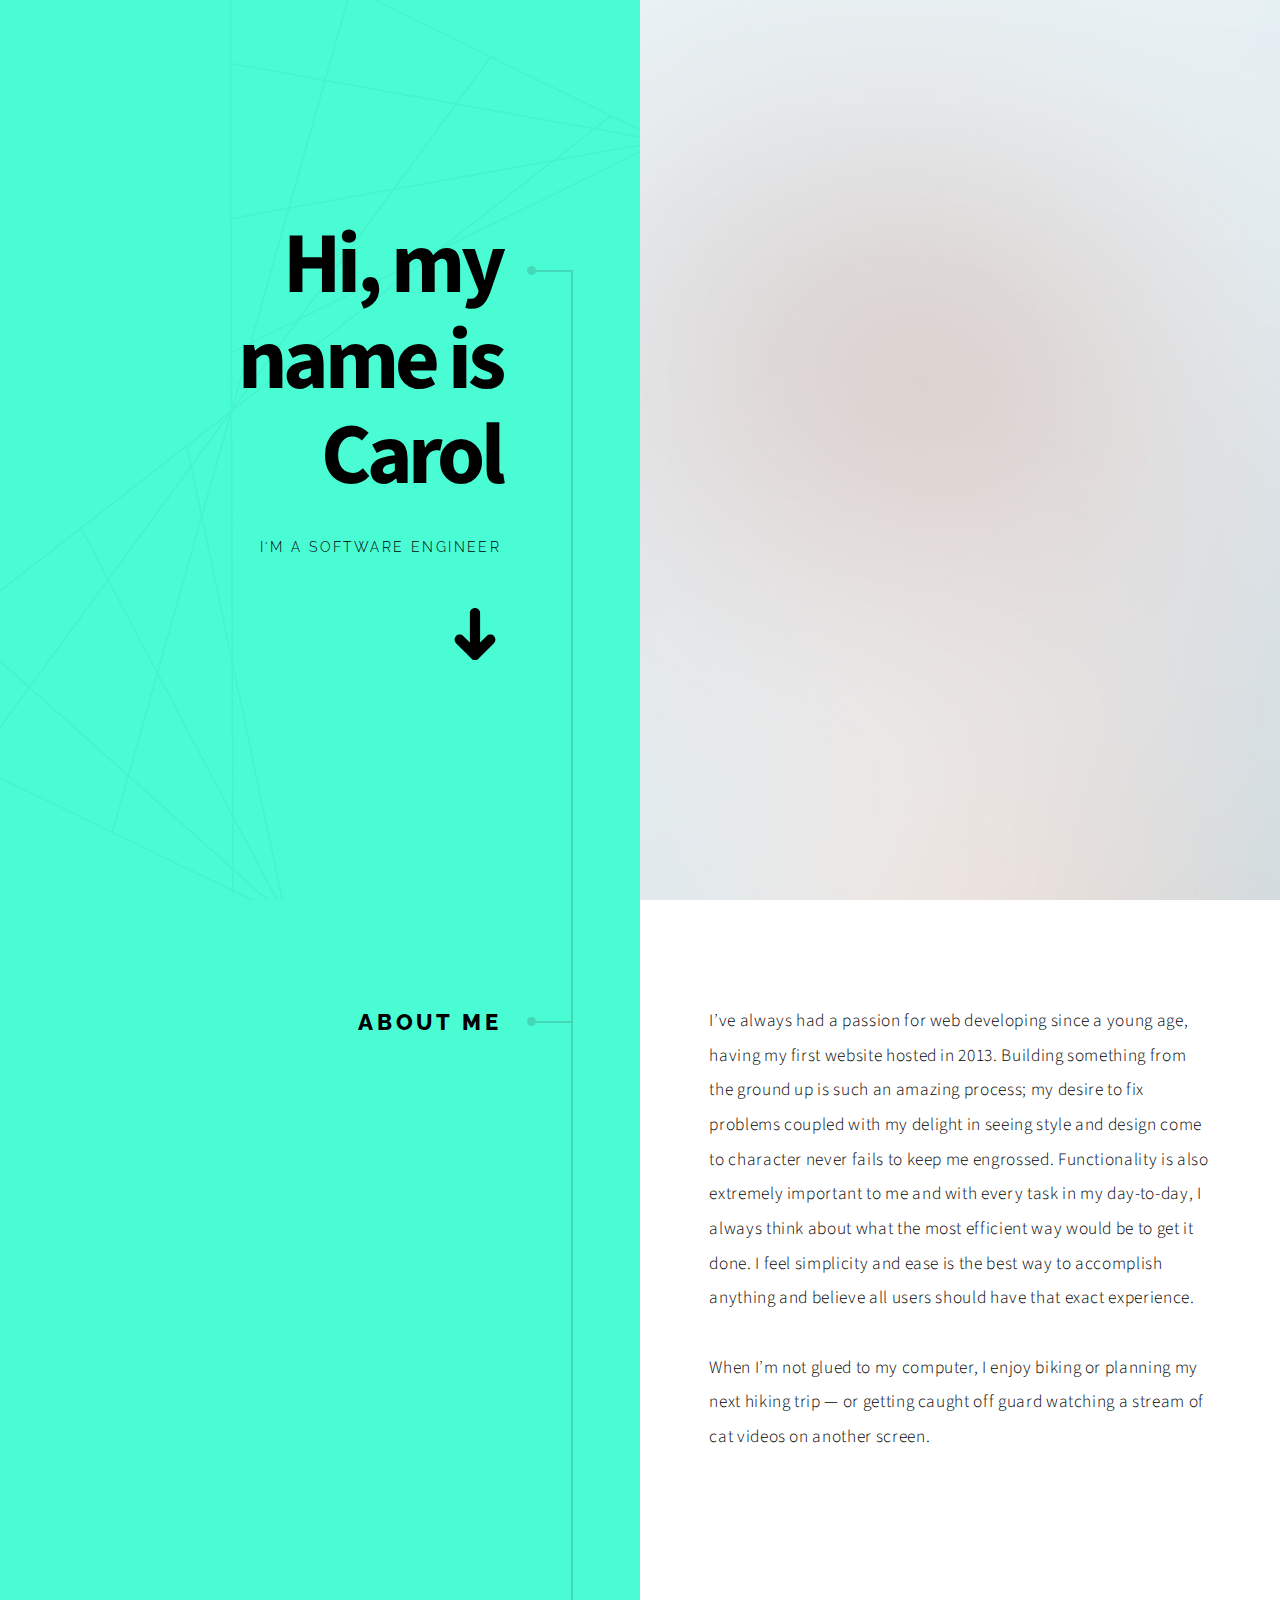
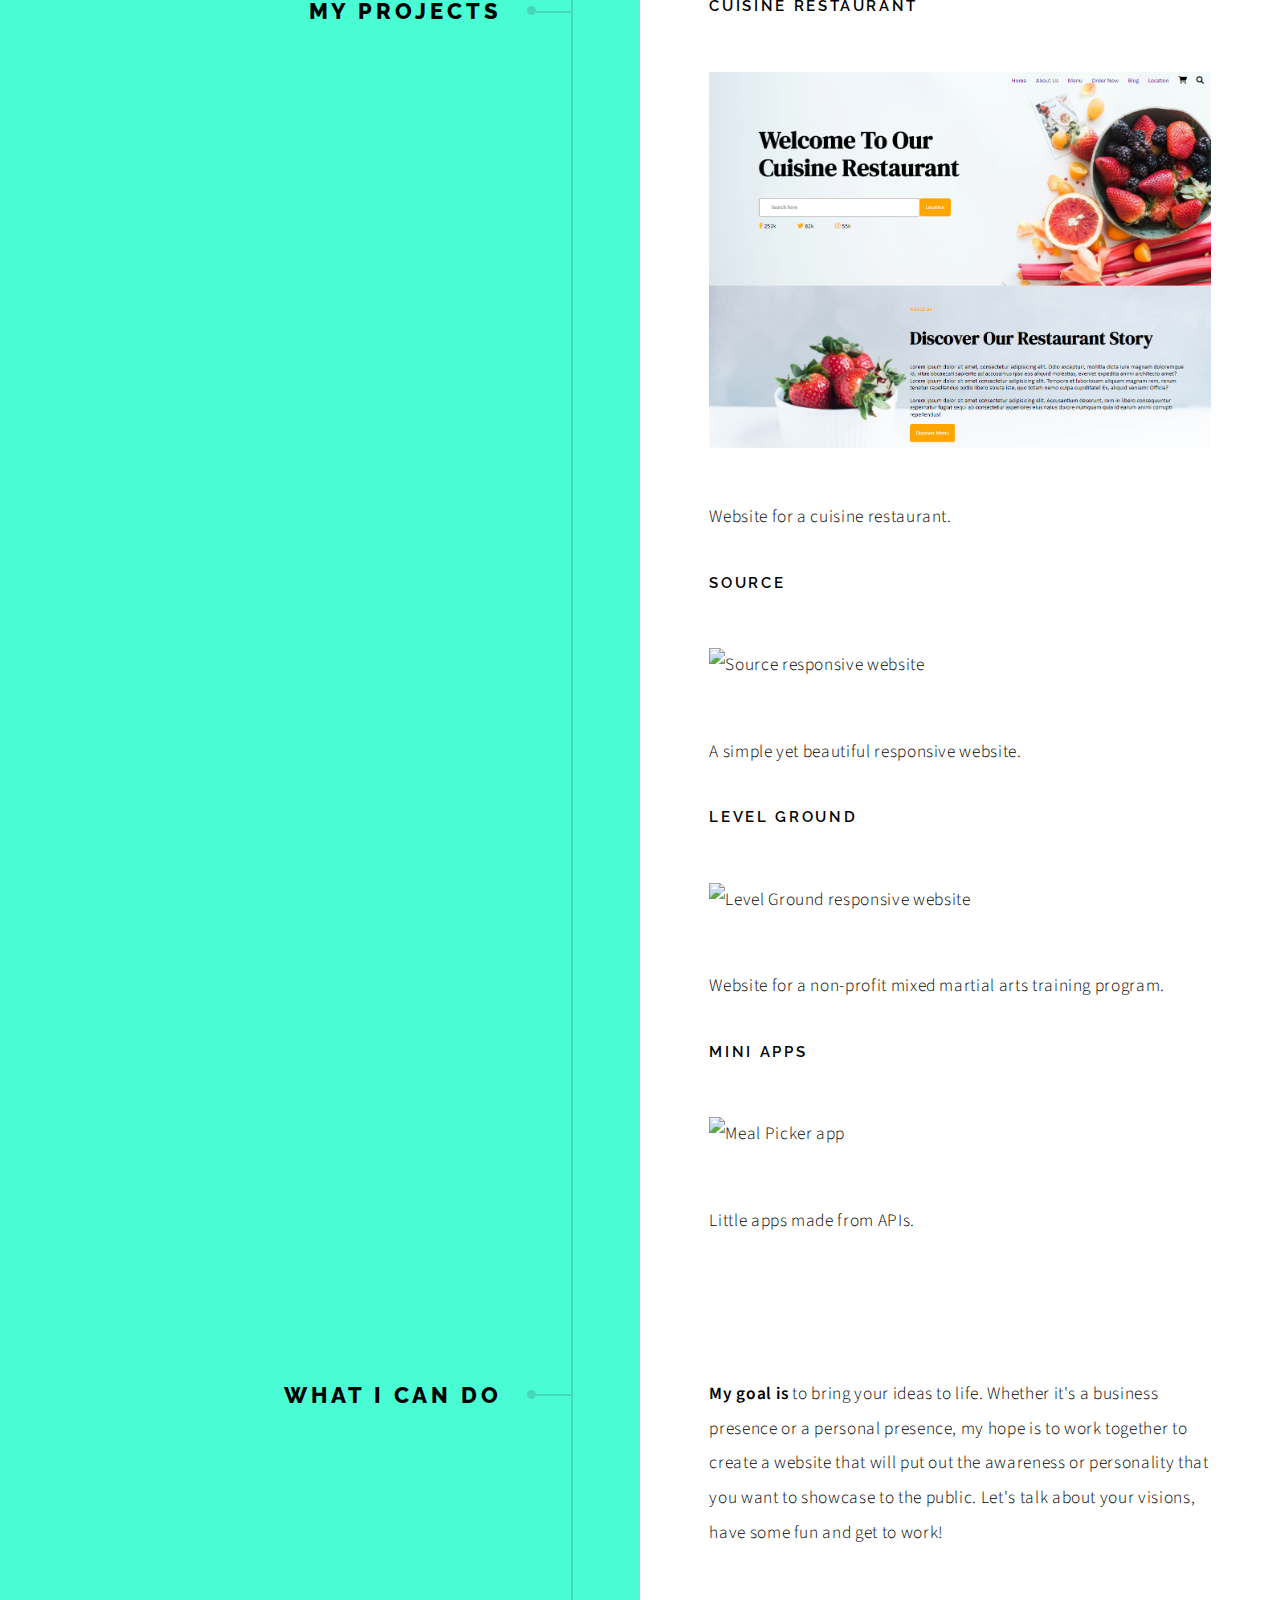
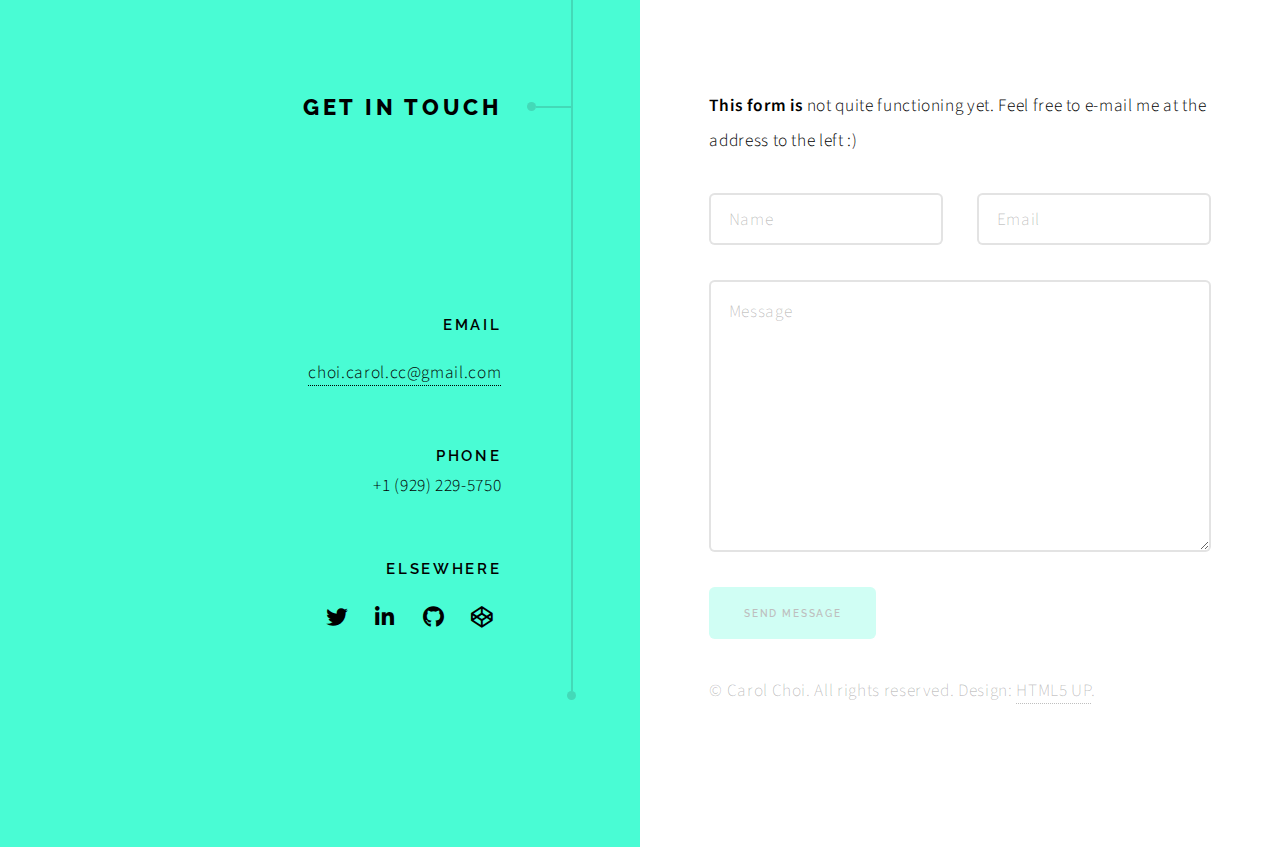
==== index.html @ a2bea5db "added cuisine restaurant to projects" ====
<!DOCTYPE HTML>
<!--
	Paradigm Shift by HTML5 UP
	html5up.net | @ajlkn
	Free for personal and commercial use under the CCA 3.0 license (html5up.net/license)
-->
<html>
	<head>
		<title>Carol Choi's Portfolio</title>
		<meta charset="utf-8" />
		<meta name="viewport" content="width=device-width, initial-scale=1, user-scalable=no" />
		<meta name="description" content="" />
		<meta name="keywords" content="" />
		<link rel="stylesheet" href="assets/css/main.css" />
	</head>
	<body class="is-preload">

		<!-- Wrapper -->
			<div id="wrapper">

				<!-- Intro -->
					<section class="intro">
						<header>
							<h1>Hi, my name is Carol</h1>
							<p>I'm a software engineer</p>
							<ul class="actions">
								<li><a href="#aboutMe" class="arrow scrolly"><span class="label">Next</span></a></li>
							</ul>
						</header>
						<div class="content">
							<span class="image fill" data-position="center"><img src="images/pic01.jpg" alt="" /></span>
						</div>
					</section>

				<!-- Section -->
					<section id="aboutMe">
						<header>
							<h2>About Me</h2>
						</header>
						<div class="content">
							<p>I’ve always had a passion for web developing since a young age, having my first website hosted in 2013. Building something from the ground up is such an amazing process; my desire to fix problems coupled with my delight in seeing style and design come to character never fails to keep me engrossed. Functionality is also extremely important to me and with every task in my day-to-day, I always think about what the most efficient way would be to get it done. I feel simplicity and ease is the best way to accomplish anything and believe all users should have that exact experience.</p>

							<p>When I’m not glued to my computer, I enjoy biking or planning my next hiking trip — or getting caught off guard watching a stream of cat videos on another screen.</p>

							<!-- <p>I have always enjoyed building websites from a young age. Finding new ways to create beautiful designs and spending hours on making the overall look and feel of a site better has always been a passion of mine. I look forward to using my skills and collaborating to create even more beautiful projects. I also enjoy finding answers to problems, so bring it on!</p> -->

							<!-- <span class="image main"><img src="images/pic02.jpg" alt="" /></span> -->
						</div>
					</section>

				<!-- Section -->
					<section>
						<header>
							<h2>My Projects</h2>
						</header>
						<div class="content">
							<!-- <p><strong>This portfolio is</strong> a work in progress. Please check back for updates :)</p>
							<ul class="feature-icons">
								<li class="icon solid fa-laptop">Consequat tempus</li>
								<li class="icon solid fa-bolt">Etiam adipiscing</li>
								<li class="icon solid fa-signal">Libero nullam</li>
								<li class="icon solid fa-cog">Blandit condimentum</li>
								<li class="icon solid fa-map-marker-alt">Lorem ipsum dolor</li>
								<li class="icon solid fa-code">Nibh amet venenatis</li>
							</ul> -->
							<h3>Cuisine Restaurant</h3>
							<p>
							<a href="projects/web-layouts/cuisine-restaurant/index.html" target="_blank"><figure class="image main"><img src="projects/thumbs/cuisine-restaurant.PNG" alt="Cuisine Restaurant website"></figure></a>
							<figcaption>Website for a cuisine restaurant.</figcaption>
							</p>

							<h3>Source</h3>
							<p>
							<a href="projects/web-layouts/source/index.html" target="_blank"><figure class="image main"><img src="projects/thumbs/source.png" alt="Source responsive website"></figure></a>
							<figcaption>A simple yet beautiful responsive website.</figcaption>
							</p>

							<h3>Level Ground</h3>
							<p>
								<a href="projects/web-layouts/levelground/index.html" target="_blank"><figure class="image main"><img src="projects/thumbs/levelground.png" alt="Level Ground responsive website"></figure></a>
								<figcaption>Website for a non-profit mixed martial arts training program.</figcaption>
								</p>
							
							<h3>Mini Apps</h3>
							<p>
							<a href="https://ccppmini-apps.netlify.app/" target="_blank"><figure class="image main"><img src="projects/thumbs/meal-picker.jpg" alt="Meal Picker app"></figure></a>
							<figcaption>Little apps made from APIs.</figcaption>
							</p>
						</div>
					</section>

				<!-- Section -->
					<section>
						<header>
							<h2>What I can do</h2>
						</header>
						<div class="content">
							<p><strong>My goal is</strong> to bring your ideas to life. Whether it's a business presence or a personal presence, my hope is to work together to create a website that will put out the awareness or personality that you want to showcase to the public. Let's talk about your visions, have some fun and get to work!</p>

							<!-- Section -->
								<!-- <section>
									<header>
										<h3>Erat aliquam</h3>
										<p>Vehicula ultrices dolor amet ultricies et condimentum. Magna sed etiam consequat, et lorem adipiscing sed dolor sit amet, consectetur amet do eiusmod tempor incididunt  ipsum suspendisse ultrices gravida.</p>
									</header>
									<div class="content">
										<div class="gallery">
											<a href="images/gallery/fulls/01.jpg" class="landscape"><img src="images/gallery/thumbs/01.jpg" alt="" /></a>
											<a href="images/gallery/fulls/02.jpg"><img src="images/gallery/thumbs/02.jpg" alt="" /></a>
											<a href="images/gallery/fulls/03.jpg"><img src="images/gallery/thumbs/03.jpg" alt="" /></a>
											<a href="images/gallery/fulls/04.jpg" class="landscape"><img src="images/gallery/thumbs/04.jpg" alt="" /></a>
										</div>
									</div>
								</section> -->

							<!-- Section -->
								<!-- <section>
									<header>
										<h3>Nisl consequat</h3>
										<p>Aenean ornare velit lacus, ac varius enim ullamcorper eu. Proin aliquam sed facilisis ante interdum congue. Integer mollis, nisl amet convallis, porttitor magna ullamcorper, amet mauris. Ut magna finibus nisi nec lacinia ipsum maximus.</p>
									</header>
									<div class="content">
										<div class="gallery">
											<a href="images/gallery/fulls/05.jpg" class="landscape"><img src="images/gallery/thumbs/05.jpg" alt="" /></a>
											<a href="images/gallery/fulls/06.jpg"><img src="images/gallery/thumbs/06.jpg" alt="" /></a>
											<a href="images/gallery/fulls/07.jpg"><img src="images/gallery/thumbs/07.jpg" alt="" /></a>
										</div>
									</div>
								</section> -->

							<!-- Section -->
								<!-- <section>
									<header>
										<h3>Lorem gravida</h3>
										<p>Proin aliquam facilisis ante interdum. Sed nulla amet lorem feugiat tempus aenean ornare velit lacus, ac varius sed enim lorem ullamcorper dolore.  ac varius enim lorem ullamcorper dolore. Proin aliquam facilisis.</p>
									</header>
									<div class="content">
										<div class="gallery">
											<a href="images/gallery/fulls/08.jpg" class="portrait"><img src="images/gallery/thumbs/08.jpg" alt="" /></a>
											<a href="images/gallery/fulls/09.jpg" class="portrait"><img src="images/gallery/thumbs/09.jpg" alt="" /></a>
											<a href="images/gallery/fulls/10.jpg" class="landscape"><img src="images/gallery/thumbs/10.jpg" alt="" /></a>
										</div>
									</div>
								</section> -->

						</div>
					</section>

				<!-- Section -->
					<!-- <section>
						<header>
							<h2>Duis sed adpiscing veroeros amet</h2>
						</header>
						<div class="content">
							<p><strong>Proin tempus feugiat</strong> sed varius enim lorem ullamcorper dolore aliquam aenean ornare velit lacus, ac varius enim lorem ullamcorper dolore.</p>
							<ul class="actions">
								<li><a href="#" class="button primary large">Get Started</a></li>
								<li><a href="#" class="button large">Learn More</a></li>
							</ul>
						</div>
					</section> -->

				<!-- Elements -->
<!-- 				
					<section>
						<header>
							<h2>Elements</h2>
						</header>
						<div class="content">

							<section>
								<header>
									<h3>Text</h3>
								</header>
								<div class="content">
									<p>This is <b>bold</b> and this is <strong>strong</strong>. This is <i>italic</i> and this is <em>emphasized</em>.
									This is <sup>superscript</sup> text and this is <sub>subscript</sub> text.
									This is <u>underlined</u> and this is code: <code>for (;;) { ... }</code>. Finally, <a href="#">this is a link</a>.</p>
									<hr />
									<h2>Heading Level 2</h2>
									<h3>Heading Level 3</h3>
									<h4>Heading Level 4</h4>
									<h5>Heading Level 5</h5>
									<hr />
									<h5>Blockquote</h5>
									<blockquote>Fringilla nisl. Donec accumsan interdum nisi, quis tincidunt felis sagittis eget tempus euismod. Vestibulum ante ipsum primis in faucibus vestibulum. Blandit adipiscing eu felis iaculis volutpat ac adipiscing accumsan faucibus. Vestibulum ante ipsum primis in faucibus lorem ipsum dolor sit amet nullam adipiscing eu felis.</blockquote>
									<h5>Preformatted</h5>
									<pre><code>i = 0;

while (!deck.isInOrder()) {
  print 'Iteration ' + i;
  deck.shuffle();
  i++;
}

print 'Sorted in ' + i + ' iterations.';</code></pre>
								</div>
							</section>

							<section>
								<header>
									<h3>Lists</h3>
								</header>
								<div class="content">

									<h4>Unordered</h4>
									<ul>
										<li>Dolor pulvinar etiam.</li>
										<li>Sagittis adipiscing.</li>
										<li>Felis enim feugiat.</li>
									</ul>

									<h4>Alternate</h4>
									<ul class="alt">
										<li>Dolor pulvinar etiam.</li>
										<li>Sagittis adipiscing.</li>
										<li>Felis enim feugiat.</li>
									</ul>

									<h4>Ordered</h4>
									<ol>
										<li>Dolor pulvinar etiam.</li>
										<li>Etiam vel felis viverra.</li>
										<li>Felis enim feugiat.</li>
										<li>Dolor pulvinar etiam.</li>
										<li>Etiam vel felis lorem.</li>
										<li>Felis enim et feugiat.</li>
									</ol>
									<h4>Icons</h4>
									<ul class="icons">
										<li><a href="#" class="icon brands fa-twitter"><span class="label">Twitter</span></a></li>
										<li><a href="#" class="icon brands fa-facebook-f"><span class="label">Facebook</span></a></li>
										<li><a href="#" class="icon brands fa-instagram"><span class="label">Instagram</span></a></li>
										<li><a href="#" class="icon brands fa-github"><span class="label">Github</span></a></li>
									</ul>

									<h4>Actions</h4>
									<ul class="actions">
										<li><a href="#" class="button primary">Default</a></li>
										<li><a href="#" class="button">Default</a></li>
									</ul>
									<ul class="actions stacked">
										<li><a href="#" class="button primary">Default</a></li>
										<li><a href="#" class="button">Default</a></li>
									</ul>
								</div>
							</section>

							<section>
								<header>
									<h3>Table</h3>
								</header>
								<div class="content">
									<h4>Default</h4>
									<div class="table-wrapper">
										<table>
											<thead>
												<tr>
													<th>Name</th>
													<th>Description</th>
													<th>Price</th>
												</tr>
											</thead>
											<tbody>
												<tr>
													<td>Item One</td>
													<td>Ante turpis integer aliquet porttitor.</td>
													<td>29.99</td>
												</tr>
												<tr>
													<td>Item Two</td>
													<td>Vis ac commodo adipiscing arcu aliquet.</td>
													<td>19.99</td>
												</tr>
												<tr>
													<td>Item Three</td>
													<td> Morbi faucibus arcu accumsan lorem.</td>
													<td>29.99</td>
												</tr>
												<tr>
													<td>Item Four</td>
													<td>Vitae integer tempus condimentum.</td>
													<td>19.99</td>
												</tr>
												<tr>
													<td>Item Five</td>
													<td>Ante turpis integer aliquet porttitor.</td>
													<td>29.99</td>
												</tr>
											</tbody>
											<tfoot>
												<tr>
													<td colspan="2"></td>
													<td>100.00</td>
												</tr>
											</tfoot>
										</table>
									</div>

									<h4>Alternate</h4>
									<div class="table-wrapper">
										<table class="alt">
											<thead>
												<tr>
													<th>Name</th>
													<th>Description</th>
													<th>Price</th>
												</tr>
											</thead>
											<tbody>
												<tr>
													<td>Item One</td>
													<td>Ante turpis integer aliquet porttitor.</td>
													<td>29.99</td>
												</tr>
												<tr>
													<td>Item Two</td>
													<td>Vis ac commodo adipiscing arcu aliquet.</td>
													<td>19.99</td>
												</tr>
												<tr>
													<td>Item Three</td>
													<td> Morbi faucibus arcu accumsan lorem.</td>
													<td>29.99</td>
												</tr>
												<tr>
													<td>Item Four</td>
													<td>Vitae integer tempus condimentum.</td>
													<td>19.99</td>
												</tr>
												<tr>
													<td>Item Five</td>
													<td>Ante turpis integer aliquet porttitor.</td>
													<td>29.99</td>
												</tr>
											</tbody>
											<tfoot>
												<tr>
													<td colspan="2"></td>
													<td>100.00</td>
												</tr>
											</tfoot>
										</table>
									</div>
								</div>
							</section>

							<section>
								<header>
									<h3>Buttons</h3>
								</header>
								<div class="content">
									<ul class="actions">
										<li><a href="#" class="button primary">Primary</a></li>
										<li><a href="#" class="button">Default</a></li>
									</ul>
									<ul class="actions">
										<li><a href="#" class="button large">Large</a></li>
										<li><a href="#" class="button">Default</a></li>
										<li><a href="#" class="button small">Small</a></li>
									</ul>
									<ul class="actions">
										<li><a href="#" class="button primary icon solid fa-download">Icon</a></li>
										<li><a href="#" class="button icon solid fa-download">Icon</a></li>
									</ul>
									<ul class="actions">
										<li><span class="button primary disabled">Disabled</span></li>
										<li><span class="button disabled">Disabled</span></li>
									</ul>
								</div>
							</section>

							<section>
								<header>
									<h3>Form</h3>
								</header>
								<div class="content">
									<form method="post" action="#">
										<div class="fields">
											<div class="field half">
												<label for="demo-name">Name</label>
												<input type="text" name="demo-name" id="demo-name" value="" placeholder="Jane Doe" />
											</div>
											<div class="field half">
												<label for="demo-email">Email</label>
												<input type="email" name="demo-email" id="demo-email" value="" placeholder="jane@untitled.tld" />
											</div>
											<div class="field">
												<label for="demo-category">Category</label>
												<select name="demo-category" id="demo-category">
													<option value="">-</option>
													<option value="1">Manufacturing</option>
													<option value="1">Shipping</option>
													<option value="1">Administration</option>
													<option value="1">Human Resources</option>
												</select>
											</div>
											<div class="field half">
												<input type="radio" id="demo-priority-low" name="demo-priority" checked>
												<label for="demo-priority-low">Low</label>
											</div>
											<div class="field half">
												<input type="radio" id="demo-priority-high" name="demo-priority">
												<label for="demo-priority-high">High</label>
											</div>
											<div class="field half">
												<input type="checkbox" id="demo-copy" name="demo-copy">
												<label for="demo-copy">Email me a copy</label>
											</div>
											<div class="field half">
												<input type="checkbox" id="demo-human" name="demo-human" checked>
												<label for="demo-human">Not a robot</label>
											</div>
											<div class="field">
												<label for="demo-message">Message</label>
												<textarea name="demo-message" id="demo-message" placeholder="Enter your message" rows="6"></textarea>
											</div>
										</div>
										<ul class="actions">
											<li><input type="submit" value="Send Message" class="primary" /></li>
											<li><input type="reset" value="Reset" /></li>
										</ul>
									</form>
								</div>
							</section>

						</div>
					</section>
				 -->

				<!-- Section -->
					<section>
						<header>
							<h2>Get in touch</h2>
						</header>
						<div class="content">
							<p><strong>This form is</strong> not quite functioning yet. Feel free to e-mail me at the address to the left :)</p>
							<form>
								<div class="fields">
									<div class="field half">
										<input type="text" name="name" id="name" placeholder="Name" />
									</div>
									<div class="field half">
										<input type="email" name="email" id="email" placeholder="Email" />
									</div>
									<div class="field">
										<textarea name="message" id="message" placeholder="Message" rows="7"></textarea>
									</div>
								</div>
								<ul class="actions">
									<li><input type="submit" value="Send Message" class="button primary disabled" /></li>
								</ul>
							</form>
						</div>
						<footer>
							<ul class="items">
								<li>
									<h3>Email</h3>
									<a href="mailto:choi.carol.cc@gmail.com?subject=Reaching out from your Portfolio">choi.carol.cc@gmail.com</a>
								</li>
								<li>
									<h3>Phone</h3>
									+1 (929) 229-5750
								</li>
								<!-- <li>
									<h3>Address</h3>
									<span>1234 Somewhere Road, Nashville, TN 00000</span>
								</li> -->
								<li>
									<h3>Elsewhere</h3>
									<ul class="icons">
										<li><a href="https://twitter.com/vNuime" class="icon brands fa-twitter" target="_blank"><span class="label">Twitter</span></a></li>
										<!-- <li><a href="#" class="icon brands fa-facebook-f"><span class="label">Facebook</span></a></li> -->
										<!-- <li><a href="#" class="icon brands fa-instagram"><span class="label">Instagram</span></a></li> -->
										<li><a href="https://www.linkedin.com/in/choi-carol/" class="icon brands fa-linkedin-in" target="_blank"><span class="label">LinkedIn</span></a></li>
										<li><a href="https://github.com/saekimidori" class="icon brands fa-github" target="_blank"><span class="label">GitHub</span></a></li>
										<li><a href="https://codepen.io/saekimidori" class="icon brands fa-codepen" target="_blank"><span class="label">Codepen</span></a></li>
									</ul>
								</li>
							</ul>
						</footer>
					</section>

				<!-- Copyright -->
					<div class="copyright">&copy; Carol Choi. All rights reserved. Design: <a href="https://html5up.net">HTML5 UP</a>.</div>

			</div>

		<!-- Scripts -->
			<script src="assets/js/jquery.min.js"></script>
			<script src="assets/js/jquery.scrolly.min.js"></script>
			<script src="assets/js/browser.min.js"></script>
			<script src="assets/js/breakpoints.min.js"></script>
			<script src="assets/js/util.js"></script>
			<script src="assets/js/main.js"></script>

	</body>
</html>
---- assets/css/main.css ----
@import url(fontawesome-all.min.css);
@import url("https://fonts.googleapis.com/css?family=Source+Sans+Pro:300,600,700,300i,600i,700i|Raleway:600,800");

/*
	Paradigm Shift by HTML5 UP
	html5up.net | @ajlkn
	Free for personal and commercial use under the CCA 3.0 license (html5up.net/license)
*/

html, body, div, span, applet, object,
iframe, h1, h2, h3, h4, h5, h6, p, blockquote,
pre, a, abbr, acronym, address, big, cite,
code, del, dfn, em, img, ins, kbd, q, s, samp,
small, strike, strong, sub, sup, tt, var, b,
u, i, center, dl, dt, dd, ol, ul, li, fieldset,
form, label, legend, table, caption, tbody,
tfoot, thead, tr, th, td, article, aside,
canvas, details, embed, figure, figcaption,
footer, header, hgroup, menu, nav, output, ruby,
section, summary, time, mark, audio, video {
	margin: 0;
	padding: 0;
	border: 0;
	font-size: 100%;
	font: inherit;
	vertical-align: baseline;}

article, aside, details, figcaption, figure,
footer, header, hgroup, menu, nav, section {
	display: block;}

body {
	line-height: 1;
}

ol, ul {
	list-style: none;
}

blockquote, q {
	quotes: none;
}

	blockquote:before, blockquote:after, q:before, q:after {
		content: '';
		content: none;
	}

table {
	border-collapse: collapse;
	border-spacing: 0;
}

body {
	-webkit-text-size-adjust: none;
}

mark {
	background-color: transparent;
	color: inherit;
}

input::-moz-focus-inner {
	border: 0;
	padding: 0;
}

input, select, textarea {
	-moz-appearance: none;
	-webkit-appearance: none;
	-ms-appearance: none;
	appearance: none;
}

/* Basic */

	@-ms-viewport {
		width: device-width;
	}

	body {
		-ms-overflow-style: scrollbar;
	}

	@media screen and (max-width: 480px) {

		html, body {
			min-width: 320px;
		}

	}

	html {
		box-sizing: border-box;
	}

	*, *:before, *:after {
		box-sizing: inherit;
	}

	html {
		overflow-x: hidden;
	}

	body {
		background: #ffffff;
		overflow-x: hidden;
	}

		body.is-preload *, body.is-preload *:before, body.is-preload *:after {
			-moz-animation: none !important;
			-webkit-animation: none !important;
			-ms-animation: none !important;
			animation: none !important;
			-moz-transition: none !important;
			-webkit-transition: none !important;
			-ms-transition: none !important;
			transition: none !important;
		}

/* Typography */

	html {
		font-size: 18pt;
	}

		@media screen and (max-width: 1920px) {

			html {
				font-size: 13pt;
			}

		}

		@media screen and (max-width: 1152px) {

			html {
				font-size: 14pt;
			}

		}

		@media screen and (max-width: 736px) {

			html {
				font-size: 12pt;
			}

		}

		@media screen and (max-width: 480px) {

			html {
				font-size: 11pt;
			}

		}

	body {
		background-color: #ffffff;
		color: #000000;
	}

	body, input, select, textarea {
		color: #000000;
		font-family: "Source Sans Pro", Helvetica, sans-serif;
		font-size: 1rem;
		font-weight: 300;
		letter-spacing: 0.0375em;
		line-height: 2;
	}

	a {
		-moz-transition: border-bottom-color 0.25s ease-in-out;
		-webkit-transition: border-bottom-color 0.25s ease-in-out;
		-ms-transition: border-bottom-color 0.25s ease-in-out;
		transition: border-bottom-color 0.25s ease-in-out;
		text-decoration: none;
		color: #000000;
		border-bottom: dotted 1px;
	}

		a:hover {
			text-decoration: none;
			border-bottom-color: transparent;
		}

	strong, b {
		font-weight: 600;
		color: #000000;
	}

	em, i {
		font-style: italic;
	}

	p {
		margin: 0 0 2rem 0;
	}

	h1, h2, h3, h4, h5, h6 {
		color: #000000;
		font-family: "Raleway", Helvetica, sans-serif;
		font-weight: 600;
		letter-spacing: 0.175em;
		line-height: 1.75;
		margin: 0 0 1.5rem 0;
		text-transform: uppercase;
	}

		h1 a, h2 a, h3 a, h4 a, h5 a, h6 a {
			color: inherit;
			text-decoration: none;
		}

	h1 {
		font-family: "Source Sans Pro", Helvetica, sans-serif;
		font-size: 5rem;
		font-weight: 700;
		letter-spacing: -0.05em;
		line-height: 1.1;
		margin: 0 0 1.5rem 0;
		text-transform: none;
	}

	h2 {
		font-size: 1.25rem;
		font-weight: 800;
		margin: 0 0 2rem 0;
	}

	h3 {
		font-size: 0.875rem;
	}

	h4 {
		font-size: 0.875rem;
	}

	h5 {
		font-size: 0.75rem;
	}

	h6 {
		font-size: 0.625rem;
	}

	@media screen and (max-width: 736px) {

		h1 {
			font-size: 4.5rem;
			line-height: 1.1;
		}

		h2 {
			font-size: 1.25rem;
			line-height: 1.7;
		}

		h3 {
			font-size: 0.9rem;
		}

		h4 {
			font-size: 0.75rem;
		}

		h5 {
			font-size: 0.675rem;
		}

	}

	@media screen and (max-width: 360px) {

		h1 {
			font-size: 3.75rem;
		}

		h2 {
			font-size: 1.125rem;
		}

		h3 {
			font-size: 0.8rem;
		}

		h4 {
			font-size: 0.675rem;
		}

		h5 {
			font-size: 0.675rem;
		}

	}

	sub {
		font-size: 0.8rem;
		position: relative;
		top: 0.5rem;
	}

	sup {
		font-size: 0.8rem;
		position: relative;
		top: -0.5rem;
	}

	blockquote {
		border-left: solid 0.5rem rgba(144, 144, 144, 0.25);
		font-style: italic;
		margin: 0 0 2rem 0;
		padding: 1rem 0 1rem 2rem;
	}

	code {
		background: rgba(144, 144, 144, 0.1);
		border-radius: 0.325rem;
		font-family: "Courier New", monospace;
		font-size: 0.9rem;
		margin: 0 0.25rem;
		padding: 0.25rem 0.65rem;
	}

	pre {
		-webkit-overflow-scrolling: touch;
		font-family: "Courier New", monospace;
		font-size: 0.9rem;
		margin: 0 0 2rem 0;
		width: 100%;
	}

		pre code {
			display: block;
			line-height: 1.75;
			padding: 1rem 1.5rem;
			overflow-x: auto;
		}

	hr {
		border: 0;
		border-bottom: solid 2px rgba(144, 144, 144, 0.25);
		margin: 3rem 0;
	}

		hr.major {
			margin: 5rem 0;
		}

		@media screen and (max-width: 736px) {

			hr.major {
				margin: 3rem 0;
			}

		}

/* Row */

	.row {
		display: flex;
		flex-wrap: wrap;
		box-sizing: border-box;
		align-items: stretch;
	}

		.row > * {
			box-sizing: border-box;
		}

		.row.gtr-uniform > * > :last-child {
			margin-bottom: 0;
		}

		.row.aln-left {
			justify-content: flex-start;
		}

		.row.aln-center {
			justify-content: center;
		}

		.row.aln-right {
			justify-content: flex-end;
		}

		.row.aln-top {
			align-items: flex-start;
		}

		.row.aln-middle {
			align-items: center;
		}

		.row.aln-bottom {
			align-items: flex-end;
		}

		.row > .imp {
			order: -1;
		}

		.row > .col-1 {
			width: 8.33333%;
		}

		.row > .off-1 {
			margin-left: 8.33333%;
		}

		.row > .col-2 {
			width: 16.66667%;
		}

		.row > .off-2 {
			margin-left: 16.66667%;
		}

		.row > .col-3 {
			width: 25%;
		}

		.row > .off-3 {
			margin-left: 25%;
		}

		.row > .col-4 {
			width: 33.33333%;
		}

		.row > .off-4 {
			margin-left: 33.33333%;
		}

		.row > .col-5 {
			width: 41.66667%;
		}

		.row > .off-5 {
			margin-left: 41.66667%;
		}

		.row > .col-6 {
			width: 50%;
		}

		.row > .off-6 {
			margin-left: 50%;
		}

		.row > .col-7 {
			width: 58.33333%;
		}

		.row > .off-7 {
			margin-left: 58.33333%;
		}

		.row > .col-8 {
			width: 66.66667%;
		}

		.row > .off-8 {
			margin-left: 66.66667%;
		}

		.row > .col-9 {
			width: 75%;
		}

		.row > .off-9 {
			margin-left: 75%;
		}

		.row > .col-10 {
			width: 83.33333%;
		}

		.row > .off-10 {
			margin-left: 83.33333%;
		}

		.row > .col-11 {
			width: 91.66667%;
		}

		.row > .off-11 {
			margin-left: 91.66667%;
		}

		.row > .col-12 {
			width: 100%;
		}

		.row > .off-12 {
			margin-left: 100%;
		}

		.row.gtr-0 {
			margin-top: 0;
			margin-left: 0rem;
		}

			.row.gtr-0 > * {
				padding: 0 0 0 0rem;
			}

			.row.gtr-0.gtr-uniform {
				margin-top: 0rem;
			}

				.row.gtr-0.gtr-uniform > * {
					padding-top: 0rem;
				}

		.row.gtr-25 {
			margin-top: 0;
			margin-left: -0.5rem;
		}

			.row.gtr-25 > * {
				padding: 0 0 0 0.5rem;
			}

			.row.gtr-25.gtr-uniform {
				margin-top: -0.5rem;
			}

				.row.gtr-25.gtr-uniform > * {
					padding-top: 0.5rem;
				}

		.row.gtr-50 {
			margin-top: 0;
			margin-left: -1rem;
		}

			.row.gtr-50 > * {
				padding: 0 0 0 1rem;
			}

			.row.gtr-50.gtr-uniform {
				margin-top: -1rem;
			}

				.row.gtr-50.gtr-uniform > * {
					padding-top: 1rem;
				}

		.row {
			margin-top: 0;
			margin-left: -2rem;
		}

			.row > * {
				padding: 0 0 0 2rem;
			}

			.row.gtr-uniform {
				margin-top: -2rem;
			}

				.row.gtr-uniform > * {
					padding-top: 2rem;
				}

		.row.gtr-150 {
			margin-top: 0;
			margin-left: -3rem;
		}

			.row.gtr-150 > * {
				padding: 0 0 0 3rem;
			}

			.row.gtr-150.gtr-uniform {
				margin-top: -3rem;
			}

				.row.gtr-150.gtr-uniform > * {
					padding-top: 3rem;
				}

		.row.gtr-200 {
			margin-top: 0;
			margin-left: -4rem;
		}

			.row.gtr-200 > * {
				padding: 0 0 0 4rem;
			}

			.row.gtr-200.gtr-uniform {
				margin-top: -4rem;
			}

				.row.gtr-200.gtr-uniform > * {
					padding-top: 4rem;
				}

		@media screen and (max-width: 1920px) {

			.row {
				display: flex;
				flex-wrap: wrap;
				box-sizing: border-box;
				align-items: stretch;
			}

				.row > * {
					box-sizing: border-box;
				}

				.row.gtr-uniform > * > :last-child {
					margin-bottom: 0;
				}

				.row.aln-left {
					justify-content: flex-start;
				}

				.row.aln-center {
					justify-content: center;
				}

				.row.aln-right {
					justify-content: flex-end;
				}

				.row.aln-top {
					align-items: flex-start;
				}

				.row.aln-middle {
					align-items: center;
				}

				.row.aln-bottom {
					align-items: flex-end;
				}

				.row > .imp-xlarge {
					order: -1;
				}

				.row > .col-1-xlarge {
					width: 8.33333%;
				}

				.row > .off-1-xlarge {
					margin-left: 8.33333%;
				}

				.row > .col-2-xlarge {
					width: 16.66667%;
				}

				.row > .off-2-xlarge {
					margin-left: 16.66667%;
				}

				.row > .col-3-xlarge {
					width: 25%;
				}

				.row > .off-3-xlarge {
					margin-left: 25%;
				}

				.row > .col-4-xlarge {
					width: 33.33333%;
				}

				.row > .off-4-xlarge {
					margin-left: 33.33333%;
				}

				.row > .col-5-xlarge {
					width: 41.66667%;
				}

				.row > .off-5-xlarge {
					margin-left: 41.66667%;
				}

				.row > .col-6-xlarge {
					width: 50%;
				}

				.row > .off-6-xlarge {
					margin-left: 50%;
				}

				.row > .col-7-xlarge {
					width: 58.33333%;
				}

				.row > .off-7-xlarge {
					margin-left: 58.33333%;
				}

				.row > .col-8-xlarge {
					width: 66.66667%;
				}

				.row > .off-8-xlarge {
					margin-left: 66.66667%;
				}

				.row > .col-9-xlarge {
					width: 75%;
				}

				.row > .off-9-xlarge {
					margin-left: 75%;
				}

				.row > .col-10-xlarge {
					width: 83.33333%;
				}

				.row > .off-10-xlarge {
					margin-left: 83.33333%;
				}

				.row > .col-11-xlarge {
					width: 91.66667%;
				}

				.row > .off-11-xlarge {
					margin-left: 91.66667%;
				}

				.row > .col-12-xlarge {
					width: 100%;
				}

				.row > .off-12-xlarge {
					margin-left: 100%;
				}

				.row.gtr-0 {
					margin-top: 0;
					margin-left: 0rem;
				}

					.row.gtr-0 > * {
						padding: 0 0 0 0rem;
					}

					.row.gtr-0.gtr-uniform {
						margin-top: 0rem;
					}

						.row.gtr-0.gtr-uniform > * {
							padding-top: 0rem;
						}

				.row.gtr-25 {
					margin-top: 0;
					margin-left: -0.5rem;
				}

					.row.gtr-25 > * {
						padding: 0 0 0 0.5rem;
					}

					.row.gtr-25.gtr-uniform {
						margin-top: -0.5rem;
					}

						.row.gtr-25.gtr-uniform > * {
							padding-top: 0.5rem;
						}

				.row.gtr-50 {
					margin-top: 0;
					margin-left: -1rem;
				}

					.row.gtr-50 > * {
						padding: 0 0 0 1rem;
					}

					.row.gtr-50.gtr-uniform {
						margin-top: -1rem;
					}

						.row.gtr-50.gtr-uniform > * {
							padding-top: 1rem;
						}

				.row {
					margin-top: 0;
					margin-left: -2rem;
				}

					.row > * {
						padding: 0 0 0 2rem;
					}

					.row.gtr-uniform {
						margin-top: -2rem;
					}

						.row.gtr-uniform > * {
							padding-top: 2rem;
						}

				.row.gtr-150 {
					margin-top: 0;
					margin-left: -3rem;
				}

					.row.gtr-150 > * {
						padding: 0 0 0 3rem;
					}

					.row.gtr-150.gtr-uniform {
						margin-top: -3rem;
					}

						.row.gtr-150.gtr-uniform > * {
							padding-top: 3rem;
						}

				.row.gtr-200 {
					margin-top: 0;
					margin-left: -4rem;
				}

					.row.gtr-200 > * {
						padding: 0 0 0 4rem;
					}

					.row.gtr-200.gtr-uniform {
						margin-top: -4rem;
					}

						.row.gtr-200.gtr-uniform > * {
							padding-top: 4rem;
						}

		}

		@media screen and (max-width: 1280px) {

			.row {
				display: flex;
				flex-wrap: wrap;
				box-sizing: border-box;
				align-items: stretch;
			}

				.row > * {
					box-sizing: border-box;
				}

				.row.gtr-uniform > * > :last-child {
					margin-bottom: 0;
				}

				.row.aln-left {
					justify-content: flex-start;
				}

				.row.aln-center {
					justify-content: center;
				}

				.row.aln-right {
					justify-content: flex-end;
				}

				.row.aln-top {
					align-items: flex-start;
				}

				.row.aln-middle {
					align-items: center;
				}

				.row.aln-bottom {
					align-items: flex-end;
				}

				.row > .imp-large {
					order: -1;
				}

				.row > .col-1-large {
					width: 8.33333%;
				}

				.row > .off-1-large {
					margin-left: 8.33333%;
				}

				.row > .col-2-large {
					width: 16.66667%;
				}

				.row > .off-2-large {
					margin-left: 16.66667%;
				}

				.row > .col-3-large {
					width: 25%;
				}

				.row > .off-3-large {
					margin-left: 25%;
				}

				.row > .col-4-large {
					width: 33.33333%;
				}

				.row > .off-4-large {
					margin-left: 33.33333%;
				}

				.row > .col-5-large {
					width: 41.66667%;
				}

				.row > .off-5-large {
					margin-left: 41.66667%;
				}

				.row > .col-6-large {
					width: 50%;
				}

				.row > .off-6-large {
					margin-left: 50%;
				}

				.row > .col-7-large {
					width: 58.33333%;
				}

				.row > .off-7-large {
					margin-left: 58.33333%;
				}

				.row > .col-8-large {
					width: 66.66667%;
				}

				.row > .off-8-large {
					margin-left: 66.66667%;
				}

				.row > .col-9-large {
					width: 75%;
				}

				.row > .off-9-large {
					margin-left: 75%;
				}

				.row > .col-10-large {
					width: 83.33333%;
				}

				.row > .off-10-large {
					margin-left: 83.33333%;
				}

				.row > .col-11-large {
					width: 91.66667%;
				}

				.row > .off-11-large {
					margin-left: 91.66667%;
				}

				.row > .col-12-large {
					width: 100%;
				}

				.row > .off-12-large {
					margin-left: 100%;
				}

				.row.gtr-0 {
					margin-top: 0;
					margin-left: 0rem;
				}

					.row.gtr-0 > * {
						padding: 0 0 0 0rem;
					}

					.row.gtr-0.gtr-uniform {
						margin-top: 0rem;
					}

						.row.gtr-0.gtr-uniform > * {
							padding-top: 0rem;
						}

				.row.gtr-25 {
					margin-top: 0;
					margin-left: -0.375rem;
				}

					.row.gtr-25 > * {
						padding: 0 0 0 0.375rem;
					}

					.row.gtr-25.gtr-uniform {
						margin-top: -0.375rem;
					}

						.row.gtr-25.gtr-uniform > * {
							padding-top: 0.375rem;
						}

				.row.gtr-50 {
					margin-top: 0;
					margin-left: -0.75rem;
				}

					.row.gtr-50 > * {
						padding: 0 0 0 0.75rem;
					}

					.row.gtr-50.gtr-uniform {
						margin-top: -0.75rem;
					}

						.row.gtr-50.gtr-uniform > * {
							padding-top: 0.75rem;
						}

				.row {
					margin-top: 0;
					margin-left: -1.5rem;
				}

					.row > * {
						padding: 0 0 0 1.5rem;
					}

					.row.gtr-uniform {
						margin-top: -1.5rem;
					}

						.row.gtr-uniform > * {
							padding-top: 1.5rem;
						}

				.row.gtr-150 {
					margin-top: 0;
					margin-left: -2.25rem;
				}

					.row.gtr-150 > * {
						padding: 0 0 0 2.25rem;
					}

					.row.gtr-150.gtr-uniform {
						margin-top: -2.25rem;
					}

						.row.gtr-150.gtr-uniform > * {
							padding-top: 2.25rem;
						}

				.row.gtr-200 {
					margin-top: 0;
					margin-left: -3rem;
				}

					.row.gtr-200 > * {
						padding: 0 0 0 3rem;
					}

					.row.gtr-200.gtr-uniform {
						margin-top: -3rem;
					}

						.row.gtr-200.gtr-uniform > * {
							padding-top: 3rem;
						}

		}

		@media screen and (max-width: 1152px) {

			.row {
				display: flex;
				flex-wrap: wrap;
				box-sizing: border-box;
				align-items: stretch;
			}

				.row > * {
					box-sizing: border-box;
				}

				.row.gtr-uniform > * > :last-child {
					margin-bottom: 0;
				}

				.row.aln-left {
					justify-content: flex-start;
				}

				.row.aln-center {
					justify-content: center;
				}

				.row.aln-right {
					justify-content: flex-end;
				}

				.row.aln-top {
					align-items: flex-start;
				}

				.row.aln-middle {
					align-items: center;
				}

				.row.aln-bottom {
					align-items: flex-end;
				}

				.row > .imp-medium {
					order: -1;
				}

				.row > .col-1-medium {
					width: 8.33333%;
				}

				.row > .off-1-medium {
					margin-left: 8.33333%;
				}

				.row > .col-2-medium {
					width: 16.66667%;
				}

				.row > .off-2-medium {
					margin-left: 16.66667%;
				}

				.row > .col-3-medium {
					width: 25%;
				}

				.row > .off-3-medium {
					margin-left: 25%;
				}

				.row > .col-4-medium {
					width: 33.33333%;
				}

				.row > .off-4-medium {
					margin-left: 33.33333%;
				}

				.row > .col-5-medium {
					width: 41.66667%;
				}

				.row > .off-5-medium {
					margin-left: 41.66667%;
				}

				.row > .col-6-medium {
					width: 50%;
				}

				.row > .off-6-medium {
					margin-left: 50%;
				}

				.row > .col-7-medium {
					width: 58.33333%;
				}

				.row > .off-7-medium {
					margin-left: 58.33333%;
				}

				.row > .col-8-medium {
					width: 66.66667%;
				}

				.row > .off-8-medium {
					margin-left: 66.66667%;
				}

				.row > .col-9-medium {
					width: 75%;
				}

				.row > .off-9-medium {
					margin-left: 75%;
				}

				.row > .col-10-medium {
					width: 83.33333%;
				}

				.row > .off-10-medium {
					margin-left: 83.33333%;
				}

				.row > .col-11-medium {
					width: 91.66667%;
				}

				.row > .off-11-medium {
					margin-left: 91.66667%;
				}

				.row > .col-12-medium {
					width: 100%;
				}

				.row > .off-12-medium {
					margin-left: 100%;
				}

				.row.gtr-0 {
					margin-top: 0;
					margin-left: 0rem;
				}

					.row.gtr-0 > * {
						padding: 0 0 0 0rem;
					}

					.row.gtr-0.gtr-uniform {
						margin-top: 0rem;
					}

						.row.gtr-0.gtr-uniform > * {
							padding-top: 0rem;
						}

				.row.gtr-25 {
					margin-top: 0;
					margin-left: -0.375rem;
				}

					.row.gtr-25 > * {
						padding: 0 0 0 0.375rem;
					}

					.row.gtr-25.gtr-uniform {
						margin-top: -0.375rem;
					}

						.row.gtr-25.gtr-uniform > * {
							padding-top: 0.375rem;
						}

				.row.gtr-50 {
					margin-top: 0;
					margin-left: -0.75rem;
				}

					.row.gtr-50 > * {
						padding: 0 0 0 0.75rem;
					}

					.row.gtr-50.gtr-uniform {
						margin-top: -0.75rem;
					}

						.row.gtr-50.gtr-uniform > * {
							padding-top: 0.75rem;
						}

				.row {
					margin-top: 0;
					margin-left: -1.5rem;
				}

					.row > * {
						padding: 0 0 0 1.5rem;
					}

					.row.gtr-uniform {
						margin-top: -1.5rem;
					}

						.row.gtr-uniform > * {
							padding-top: 1.5rem;
						}

				.row.gtr-150 {
					margin-top: 0;
					margin-left: -2.25rem;
				}

					.row.gtr-150 > * {
						padding: 0 0 0 2.25rem;
					}

					.row.gtr-150.gtr-uniform {
						margin-top: -2.25rem;
					}

						.row.gtr-150.gtr-uniform > * {
							padding-top: 2.25rem;
						}

				.row.gtr-200 {
					margin-top: 0;
					margin-left: -3rem;
				}

					.row.gtr-200 > * {
						padding: 0 0 0 3rem;
					}

					.row.gtr-200.gtr-uniform {
						margin-top: -3rem;
					}

						.row.gtr-200.gtr-uniform > * {
							padding-top: 3rem;
						}

		}

		@media screen and (max-width: 736px) {

			.row {
				display: flex;
				flex-wrap: wrap;
				box-sizing: border-box;
				align-items: stretch;
			}

				.row > * {
					box-sizing: border-box;
				}

				.row.gtr-uniform > * > :last-child {
					margin-bottom: 0;
				}

				.row.aln-left {
					justify-content: flex-start;
				}

				.row.aln-center {
					justify-content: center;
				}

				.row.aln-right {
					justify-content: flex-end;
				}

				.row.aln-top {
					align-items: flex-start;
				}

				.row.aln-middle {
					align-items: center;
				}

				.row.aln-bottom {
					align-items: flex-end;
				}

				.row > .imp-small {
					order: -1;
				}

				.row > .col-1-small {
					width: 8.33333%;
				}

				.row > .off-1-small {
					margin-left: 8.33333%;
				}

				.row > .col-2-small {
					width: 16.66667%;
				}

				.row > .off-2-small {
					margin-left: 16.66667%;
				}

				.row > .col-3-small {
					width: 25%;
				}

				.row > .off-3-small {
					margin-left: 25%;
				}

				.row > .col-4-small {
					width: 33.33333%;
				}

				.row > .off-4-small {
					margin-left: 33.33333%;
				}

				.row > .col-5-small {
					width: 41.66667%;
				}

				.row > .off-5-small {
					margin-left: 41.66667%;
				}

				.row > .col-6-small {
					width: 50%;
				}

				.row > .off-6-small {
					margin-left: 50%;
				}

				.row > .col-7-small {
					width: 58.33333%;
				}

				.row > .off-7-small {
					margin-left: 58.33333%;
				}

				.row > .col-8-small {
					width: 66.66667%;
				}

				.row > .off-8-small {
					margin-left: 66.66667%;
				}

				.row > .col-9-small {
					width: 75%;
				}

				.row > .off-9-small {
					margin-left: 75%;
				}

				.row > .col-10-small {
					width: 83.33333%;
				}

				.row > .off-10-small {
					margin-left: 83.33333%;
				}

				.row > .col-11-small {
					width: 91.66667%;
				}

				.row > .off-11-small {
					margin-left: 91.66667%;
				}

				.row > .col-12-small {
					width: 100%;
				}

				.row > .off-12-small {
					margin-left: 100%;
				}

				.row.gtr-0 {
					margin-top: 0;
					margin-left: 0rem;
				}

					.row.gtr-0 > * {
						padding: 0 0 0 0rem;
					}

					.row.gtr-0.gtr-uniform {
						margin-top: 0rem;
					}

						.row.gtr-0.gtr-uniform > * {
							padding-top: 0rem;
						}

				.row.gtr-25 {
					margin-top: 0;
					margin-left: -0.3125rem;
				}

					.row.gtr-25 > * {
						padding: 0 0 0 0.3125rem;
					}

					.row.gtr-25.gtr-uniform {
						margin-top: -0.3125rem;
					}

						.row.gtr-25.gtr-uniform > * {
							padding-top: 0.3125rem;
						}

				.row.gtr-50 {
					margin-top: 0;
					margin-left: -0.625rem;
				}

					.row.gtr-50 > * {
						padding: 0 0 0 0.625rem;
					}

					.row.gtr-50.gtr-uniform {
						margin-top: -0.625rem;
					}

						.row.gtr-50.gtr-uniform > * {
							padding-top: 0.625rem;
						}

				.row {
					margin-top: 0;
					margin-left: -1.25rem;
				}

					.row > * {
						padding: 0 0 0 1.25rem;
					}

					.row.gtr-uniform {
						margin-top: -1.25rem;
					}

						.row.gtr-uniform > * {
							padding-top: 1.25rem;
						}

				.row.gtr-150 {
					margin-top: 0;
					margin-left: -1.875rem;
				}

					.row.gtr-150 > * {
						padding: 0 0 0 1.875rem;
					}

					.row.gtr-150.gtr-uniform {
						margin-top: -1.875rem;
					}

						.row.gtr-150.gtr-uniform > * {
							padding-top: 1.875rem;
						}

				.row.gtr-200 {
					margin-top: 0;
					margin-left: -2.5rem;
				}

					.row.gtr-200 > * {
						padding: 0 0 0 2.5rem;
					}

					.row.gtr-200.gtr-uniform {
						margin-top: -2.5rem;
					}

						.row.gtr-200.gtr-uniform > * {
							padding-top: 2.5rem;
						}

		}

		@media screen and (max-width: 480px) {

			.row {
				display: flex;
				flex-wrap: wrap;
				box-sizing: border-box;
				align-items: stretch;
			}

				.row > * {
					box-sizing: border-box;
				}

				.row.gtr-uniform > * > :last-child {
					margin-bottom: 0;
				}

				.row.aln-left {
					justify-content: flex-start;
				}

				.row.aln-center {
					justify-content: center;
				}

				.row.aln-right {
					justify-content: flex-end;
				}

				.row.aln-top {
					align-items: flex-start;
				}

				.row.aln-middle {
					align-items: center;
				}

				.row.aln-bottom {
					align-items: flex-end;
				}

				.row > .imp-xsmall {
					order: -1;
				}

				.row > .col-1-xsmall {
					width: 8.33333%;
				}

				.row > .off-1-xsmall {
					margin-left: 8.33333%;
				}

				.row > .col-2-xsmall {
					width: 16.66667%;
				}

				.row > .off-2-xsmall {
					margin-left: 16.66667%;
				}

				.row > .col-3-xsmall {
					width: 25%;
				}

				.row > .off-3-xsmall {
					margin-left: 25%;
				}

				.row > .col-4-xsmall {
					width: 33.33333%;
				}

				.row > .off-4-xsmall {
					margin-left: 33.33333%;
				}

				.row > .col-5-xsmall {
					width: 41.66667%;
				}

				.row > .off-5-xsmall {
					margin-left: 41.66667%;
				}

				.row > .col-6-xsmall {
					width: 50%;
				}

				.row > .off-6-xsmall {
					margin-left: 50%;
				}

				.row > .col-7-xsmall {
					width: 58.33333%;
				}

				.row > .off-7-xsmall {
					margin-left: 58.33333%;
				}

				.row > .col-8-xsmall {
					width: 66.66667%;
				}

				.row > .off-8-xsmall {
					margin-left: 66.66667%;
				}

				.row > .col-9-xsmall {
					width: 75%;
				}

				.row > .off-9-xsmall {
					margin-left: 75%;
				}

				.row > .col-10-xsmall {
					width: 83.33333%;
				}

				.row > .off-10-xsmall {
					margin-left: 83.33333%;
				}

				.row > .col-11-xsmall {
					width: 91.66667%;
				}

				.row > .off-11-xsmall {
					margin-left: 91.66667%;
				}

				.row > .col-12-xsmall {
					width: 100%;
				}

				.row > .off-12-xsmall {
					margin-left: 100%;
				}

				.row.gtr-0 {
					margin-top: 0;
					margin-left: 0rem;
				}

					.row.gtr-0 > * {
						padding: 0 0 0 0rem;
					}

					.row.gtr-0.gtr-uniform {
						margin-top: 0rem;
					}

						.row.gtr-0.gtr-uniform > * {
							padding-top: 0rem;
						}

				.row.gtr-25 {
					margin-top: 0;
					margin-left: -0.3125rem;
				}

					.row.gtr-25 > * {
						padding: 0 0 0 0.3125rem;
					}

					.row.gtr-25.gtr-uniform {
						margin-top: -0.3125rem;
					}

						.row.gtr-25.gtr-uniform > * {
							padding-top: 0.3125rem;
						}

				.row.gtr-50 {
					margin-top: 0;
					margin-left: -0.625rem;
				}

					.row.gtr-50 > * {
						padding: 0 0 0 0.625rem;
					}

					.row.gtr-50.gtr-uniform {
						margin-top: -0.625rem;
					}

						.row.gtr-50.gtr-uniform > * {
							padding-top: 0.625rem;
						}

				.row {
					margin-top: 0;
					margin-left: -1.25rem;
				}

					.row > * {
						padding: 0 0 0 1.25rem;
					}

					.row.gtr-uniform {
						margin-top: -1.25rem;
					}

						.row.gtr-uniform > * {
							padding-top: 1.25rem;
						}

				.row.gtr-150 {
					margin-top: 0;
					margin-left: -1.875rem;
				}

					.row.gtr-150 > * {
						padding: 0 0 0 1.875rem;
					}

					.row.gtr-150.gtr-uniform {
						margin-top: -1.875rem;
					}

						.row.gtr-150.gtr-uniform > * {
							padding-top: 1.875rem;
						}

				.row.gtr-200 {
					margin-top: 0;
					margin-left: -2.5rem;
				}

					.row.gtr-200 > * {
						padding: 0 0 0 2.5rem;
					}

					.row.gtr-200.gtr-uniform {
						margin-top: -2.5rem;
					}

						.row.gtr-200.gtr-uniform > * {
							padding-top: 2.5rem;
						}

		}

/* Box */

	.box {
		border: solid 2px rgba(144, 144, 144, 0.25);
		border-radius: 0.325rem;
		margin-bottom: 2rem;
		padding: 1.5rem;
	}

		.box > :last-child {
			margin-bottom: 0;
		}

		.box.alt {
			border: 0;
			border-radius: 0;
			padding: 0;
		}

/* Button */

	input[type="submit"],
	input[type="reset"],
	input[type="button"],
	button,
	.button {
		-moz-appearance: none;
		-webkit-appearance: none;
		-ms-appearance: none;
		appearance: none;
		-moz-transition: background-color 0.25s ease-in-out, box-shadow 0.25s ease-in-out, color 0.25s ease-in-out;
		-webkit-transition: background-color 0.25s ease-in-out, box-shadow 0.25s ease-in-out, color 0.25s ease-in-out;
		-ms-transition: background-color 0.25s ease-in-out, box-shadow 0.25s ease-in-out, color 0.25s ease-in-out;
		transition: background-color 0.25s ease-in-out, box-shadow 0.25s ease-in-out, color 0.25s ease-in-out;
		background-color: transparent;
		border-radius: 0.325rem;
		border: 0;
		box-shadow: inset 0 0 0 2px rgba(144, 144, 144, 0.25);
		color: #000000 !important;
		cursor: pointer;
		display: inline-block;
		font-family: "Raleway", Helvetica, sans-serif;
		font-size: 0.6rem;
		font-weight: 600;
		height: 3rem;
		letter-spacing: 0.175em;
		line-height: 3rem;
		padding: 0 2rem;
		text-align: center;
		text-decoration: none;
		text-transform: uppercase;
		white-space: nowrap;
	}

		input[type="submit"]:hover,
		input[type="reset"]:hover,
		input[type="button"]:hover,
		button:hover,
		.button:hover {
			box-shadow: inset 0 0 0 2px #2ee4bb;
			color: #2ee4bb !important;
		}

		input[type="submit"]:active,
		input[type="reset"]:active,
		input[type="button"]:active,
		button:active,
		.button:active {
			background-color: rgba(73, 252, 212, 0.25);
			box-shadow: inset 0 0 0 2px #2ee4bb;
			color: #2ee4bb !important;
		}

		input[type="submit"].small,
		input[type="reset"].small,
		input[type="button"].small,
		button.small,
		.button.small {
			font-size: 0.5rem;
			height: 2.25rem;
			line-height: 2.25rem;
			padding: 0 1.25rem;
		}

		input[type="submit"].large,
		input[type="reset"].large,
		input[type="button"].large,
		button.large,
		.button.large {
			font-size: 0.7rem;
			height: 3.2625rem;
			line-height: 3.2625rem;
			padding: 0 3.25rem;
		}

		input[type="submit"].wide,
		input[type="reset"].wide,
		input[type="button"].wide,
		button.wide,
		.button.wide {
			min-width: 13rem;
		}

		input[type="submit"].icon:before,
		input[type="reset"].icon:before,
		input[type="button"].icon:before,
		button.icon:before,
		.button.icon:before {
			margin-right: 0.5rem;
		}

		input[type="submit"].fit,
		input[type="reset"].fit,
		input[type="button"].fit,
		button.fit,
		.button.fit {
			width: 100%;
		}

		input[type="submit"].disabled, input[type="submit"]:disabled,
		input[type="reset"].disabled,
		input[type="reset"]:disabled,
		input[type="button"].disabled,
		input[type="button"]:disabled,
		button.disabled,
		button:disabled,
		.button.disabled,
		.button:disabled {
			pointer-events: none;
			opacity: 0.25;
		}

		input[type="submit"].primary,
		input[type="reset"].primary,
		input[type="button"].primary,
		button.primary,
		.button.primary {
			background-color: #49fcd4;
			box-shadow: none;
			color: #000000 !important;
		}

			input[type="submit"].primary:hover,
			input[type="reset"].primary:hover,
			input[type="button"].primary:hover,
			button.primary:hover,
			.button.primary:hover {
				background-color: #93ffe7;
			}

			input[type="submit"].primary:active,
			input[type="reset"].primary:active,
			input[type="button"].primary:active,
			button.primary:active,
			.button.primary:active {
				background-color: #44f2cb;
			}

		@media screen and (max-width: 736px) {

			input[type="submit"],
			input[type="reset"],
			input[type="button"],
			button,
			.button {
				font-size: 0.7rem;
				height: 3.3rem;
				line-height: 3.3rem;
			}

				input[type="submit"].large,
				input[type="reset"].large,
				input[type="button"].large,
				button.large,
				.button.large {
					font-size: 0.8rem;
					height: 3.75rem;
					line-height: 3.75rem;
				}

				input[type="submit"].small,
				input[type="reset"].small,
				input[type="button"].small,
				button.small,
				.button.small {
					font-size: 0.6rem;
					height: 3rem;
					line-height: 3rem;
				}

		}

/* Form */

	form {
		margin: 0 0 2rem 0;
	}

		form > :last-child {
			margin-bottom: 0;
		}

		form > .fields {
			display: -moz-flex;
			display: -webkit-flex;
			display: -ms-flex;
			display: flex;
			-moz-flex-wrap: wrap;
			-webkit-flex-wrap: wrap;
			-ms-flex-wrap: wrap;
			flex-wrap: wrap;
			margin: -2rem 0 2rem -2rem;
			width: calc(100% + 4rem);
		}

			form > .fields > .field {
				-moz-flex-grow: 0;
				-webkit-flex-grow: 0;
				-ms-flex-grow: 0;
				flex-grow: 0;
				-moz-flex-shrink: 0;
				-webkit-flex-shrink: 0;
				-ms-flex-shrink: 0;
				flex-shrink: 0;
				padding: 2rem 0 0 2rem;
				width: calc(100% - 2rem);
			}

				form > .fields > .field > :last-child {
					margin-bottom: 0;
				}

				form > .fields > .field.half {
					width: calc(50% - 1rem);
				}

				form > .fields > .field.third {
					width: calc(100%/3 - 0.66667rem);
				}

				form > .fields > .field.quarter {
					width: calc(25% - 0.5rem);
				}

		@media screen and (max-width: 480px) {

			form > .fields {
				margin: -1.5rem 0 2rem -1.5rem;
				width: calc(100% + 3rem);
			}

				form > .fields > .field {
					padding: 1.5rem 0 0 1.5rem;
					width: calc(100% - 1.5rem);
				}

					form > .fields > .field.half {
						width: calc(100% - 1.5rem);
					}

					form > .fields > .field.third {
						width: calc(100% - 1.5rem);
					}

					form > .fields > .field.quarter {
						width: calc(100% - 1.5rem);
					}

		}

	input[type="text"],
	input[type="password"],
	input[type="email"],
	input[type="tel"],
	input[type="search"],
	input[type="url"],
	select,
	textarea {
		-moz-appearance: none;
		-webkit-appearance: none;
		-ms-appearance: none;
		appearance: none;
		border-radius: 0.325rem;
		border: solid 2px rgba(144, 144, 144, 0.25);
		color: inherit;
		display: block;
		outline: 0;
		padding: 0 1rem;
		text-decoration: none;
		width: 100%;
	}

		input[type="text"]:invalid,
		input[type="password"]:invalid,
		input[type="email"]:invalid,
		input[type="tel"]:invalid,
		input[type="search"]:invalid,
		input[type="url"]:invalid,
		select:invalid,
		textarea:invalid {
			box-shadow: none;
		}

		input[type="text"]:focus,
		input[type="password"]:focus,
		input[type="email"]:focus,
		input[type="tel"]:focus,
		input[type="search"]:focus,
		input[type="url"]:focus,
		select:focus,
		textarea:focus {
			border-color: #2ee4bb;
		}

	label {
		color: #000000;
		display: block;
		font-family: "Raleway", Helvetica, sans-serif;
		font-size: 0.75rem;
		font-weight: 600;
		letter-spacing: 0.175em;
		line-height: 1.75;
		margin: 0 0 1rem 0;
		text-transform: uppercase;
	}

	input[type="text"],
	input[type="password"],
	input[type="email"],
	input[type="tel"],
	input[type="search"],
	input[type="url"] {
		height: 3rem;
	}

	select {
		background-image: url("data:image/svg+xml;charset=utf8,%3Csvg xmlns='http://www.w3.org/2000/svg' width='40' height='40' preserveAspectRatio='none' viewBox='0 0 40 40'%3E%3Cpath d='M9.4,12.3l10.4,10.4l10.4-10.4c0.2-0.2,0.5-0.4,0.9-0.4c0.3,0,0.6,0.1,0.9,0.4l3.3,3.3c0.2,0.2,0.4,0.5,0.4,0.9 c0,0.4-0.1,0.6-0.4,0.9L20.7,31.9c-0.2,0.2-0.5,0.4-0.9,0.4c-0.3,0-0.6-0.1-0.9-0.4L4.3,17.3c-0.2-0.2-0.4-0.5-0.4-0.9 c0-0.4,0.1-0.6,0.4-0.9l3.3-3.3c0.2-0.2,0.5-0.4,0.9-0.4S9.1,12.1,9.4,12.3z' fill='rgba(144, 144, 144, 0.25)' /%3E%3C/svg%3E");
		background-position: calc(100% - 1rem) center;
		background-repeat: no-repeat;
		background-size: 1.25rem;
		height: 3rem;
		padding-right: 3rem;
		text-overflow: ellipsis;
	}

		select option {
			background-color: #ffffff;
			color: #000000;
		}

		select:focus::-ms-value {
			background-color: transparent;
		}

		select::-ms-expand {
			display: none;
		}

	textarea {
		padding: 0.75rem 1rem;
	}

	input[type="checkbox"],
	input[type="radio"] {
		-moz-appearance: none;
		-webkit-appearance: none;
		-ms-appearance: none;
		appearance: none;
		display: block;
		float: left;
		margin-right: -2rem;
		opacity: 0;
		width: 1rem;
		z-index: -1;
	}

		input[type="checkbox"] + label,
		input[type="radio"] + label {
			text-decoration: none;
			color: #000000;
			cursor: pointer;
			display: inline-block;
			font-family: "Source Sans Pro", Helvetica, sans-serif;
			font-size: 1rem;
			font-weight: 300;
			letter-spacing: 0.0375em;
			padding-left: 2.675rem;
			padding-right: 0.875rem;
			position: relative;
			text-transform: none;
		}

			input[type="checkbox"] + label:before,
			input[type="radio"] + label:before {
				-moz-osx-font-smoothing: grayscale;
				-webkit-font-smoothing: antialiased;
				display: inline-block;
				font-style: normal;
				font-variant: normal;
				text-rendering: auto;
				line-height: 1;
				text-transform: none !important;
				font-family: 'Font Awesome 5 Free';
				font-weight: 900;
			}

			input[type="checkbox"] + label:before,
			input[type="radio"] + label:before {
				border-radius: 0.325rem;
				border: solid 2px rgba(144, 144, 144, 0.25);
				content: '';
				display: inline-block;
				font-size: 0.8rem;
				height: 2.25rem;
				left: 0;
				line-height: 2.25rem;
				position: absolute;
				text-align: center;
				top: -0.15rem;
				width: 2.25rem;
			}

		input[type="checkbox"]:checked + label:before,
		input[type="radio"]:checked + label:before {
			content: '\f00c';
			background-color: #49fcd4;
			border-color: #49fcd4;
			color: #ffffff;
		}

		input[type="checkbox"]:focus + label:before,
		input[type="radio"]:focus + label:before {
			border-color: #49fcd4;
			box-shadow: 0 0 0 1px #49fcd4;
		}

	input[type="checkbox"] + label:before {
		border-radius: 0.325rem;
	}

	input[type="radio"] + label:before {
		border-radius: 100%;
	}

	::-webkit-input-placeholder {
		opacity: 1.0;
		color: rgba(0, 0, 0, 0.25) !important;
	}

	:-moz-placeholder {
		opacity: 1.0;
		color: rgba(0, 0, 0, 0.25) !important;
	}

	::-moz-placeholder {
		opacity: 1.0;
		color: rgba(0, 0, 0, 0.25) !important;
	}

	:-ms-input-placeholder {
		opacity: 1.0;
		color: rgba(0, 0, 0, 0.25) !important;
	}

	@media screen and (max-width: 736px) {

		label {
			font-size: 0.675rem;
		}

		input[type="checkbox"] + label,
		input[type="radio"] + label {
			font-size: 1rem;
		}

	}

	@media screen and (max-width: 360px) {

		label {
			font-size: 0.675rem;
		}

		input[type="checkbox"] + label,
		input[type="radio"] + label {
			font-size: 1rem;
		}

	}

/* Icon */

	.icon {
		text-decoration: none;
		border-bottom: none;
		position: relative;
	}

		.icon:before {
			-moz-osx-font-smoothing: grayscale;
			-webkit-font-smoothing: antialiased;
			display: inline-block;
			font-style: normal;
			font-variant: normal;
			text-rendering: auto;
			line-height: 1;
			text-transform: none !important;
			font-family: 'Font Awesome 5 Free';
			font-weight: 400;
		}

		.icon > .label {
			display: none;
		}

		.icon.solid:before {
			font-weight: 900;
		}

		.icon.brands:before {
			font-family: 'Font Awesome 5 Brands';
		}

/* Image */

	.image {
		border: 0;
		display: inline-block;
		position: relative;
	}

		.image img {
			display: block;
		}

		.image[data-position] img {
			-moz-object-fit: cover;
			-webkit-object-fit: cover;
			-ms-object-fit: cover;
			object-fit: cover;
			display: block;
			position: absolute;
			top: 0;
			left: 0;
			width: 100%;
			height: 100%;
		}

		.image[data-position="top left"] img {
			-moz-object-position: top left;
			-webkit-object-position: top left;
			-ms-object-position: top left;
			object-position: top left;
		}

		.image[data-position="top"] img {
			-moz-object-position: top;
			-webkit-object-position: top;
			-ms-object-position: top;
			object-position: top;
		}

		.image[data-position="top right"] img {
			-moz-object-position: top right;
			-webkit-object-position: top right;
			-ms-object-position: top right;
			object-position: top right;
		}

		.image[data-position="right"] img {
			-moz-object-position: right;
			-webkit-object-position: right;
			-ms-object-position: right;
			object-position: right;
		}

		.image[data-position="bottom right"] img {
			-moz-object-position: bottom right;
			-webkit-object-position: bottom right;
			-ms-object-position: bottom right;
			object-position: bottom right;
		}

		.image[data-position="bottom"] img {
			-moz-object-position: bottom;
			-webkit-object-position: bottom;
			-ms-object-position: bottom;
			object-position: bottom;
		}

		.image[data-position="bottom left"] img {
			-moz-object-position: bottom left;
			-webkit-object-position: bottom left;
			-ms-object-position: bottom left;
			object-position: bottom left;
		}

		.image[data-position="left"] img {
			-moz-object-position: left;
			-webkit-object-position: left;
			-ms-object-position: left;
			object-position: left;
		}

		.image[data-position="center"] img {
			-moz-object-position: center;
			-webkit-object-position: center;
			-ms-object-position: center;
			object-position: center;
		}

		.image[data-position="25% 25%"] img {
			-moz-object-position: 25% 25%;
			-webkit-object-position: 25% 25%;
			-ms-object-position: 25% 25%;
			object-position: 25% 25%;
		}

		.image[data-position="75% 25%"] img {
			-moz-object-position: 75% 25%;
			-webkit-object-position: 75% 25%;
			-ms-object-position: 75% 25%;
			object-position: 75% 25%;
		}

		.image[data-position="75% 75%"] img {
			-moz-object-position: 75% 75%;
			-webkit-object-position: 75% 75%;
			-ms-object-position: 75% 75%;
			object-position: 75% 75%;
		}

		.image[data-position="25% 75%"] img {
			-moz-object-position: 25% 75%;
			-webkit-object-position: 25% 75%;
			-ms-object-position: 25% 75%;
			object-position: 25% 75%;
		}

		.image.left, .image.right {
			max-width: 40%;
		}

			.image.left img, .image.right img {
				width: 100%;
			}

		.image.left {
			float: left;
			margin: 0 2rem 2rem 0;
			top: 0.25rem;
		}

		.image.right {
			float: right;
			margin: 0 0 2rem 2rem;
			top: 0.25rem;
		}

		.image.fit {
			display: block;
			margin: 0 0 2rem 0;
			width: 100%;
		}

			.image.fit img {
				width: 100%;
			}

		.image.main {
			display: block;
			margin: 3rem 0;
			width: 100%;
		}

			.image.main img {
				width: 100%;
			}

			.image.main:first-child {
				margin-top: 0;
			}

		.image.fill {
			height: 100%;
			left: 0;
			position: absolute;
			top: 0;
			width: 100%;
		}

			.image.fill img {
				height: 100%;
				left: 0;
				position: absolute;
				top: 0;
				width: 100%;
			}

/* List */

	ol {
		list-style: decimal;
		margin: 0 0 2rem 0;
		padding-left: 1.25rem;
	}

		ol li {
			padding-left: 0.25rem;
		}

	ul {
		list-style: disc;
		margin: 0 0 2rem 0;
		padding-left: 1rem;
	}

		ul li {
			padding-left: 0.325rem;
		}

		ul.alt {
			list-style: none;
			padding-left: 0;
		}

			ul.alt > li {
				border-top: solid 1px rgba(144, 144, 144, 0.25);
				padding: 0.75rem 0;
			}

				ul.alt > li:first-child {
					border-top: 0;
					padding-top: 0;
				}

				ul.alt > li:last-child {
					padding-bottom: 0;
				}

		ul.items {
			list-style: none;
			padding-left: 0;
		}

			ul.items > li {
				padding-left: 0;
				margin: 0 0 3rem 0;
			}

				ul.items > li > h3 {
					margin: 0 0 1rem 0;
				}

				ul.items > li > :last-child {
					margin-bottom: 0;
				}

				ul.items > li:last-child {
					margin-bottom: 0;
				}

		@media screen and (max-width: 736px) {

			ul.items > li {
				margin: 0 0 2rem 0;
			}

		}

	dl {
		margin: 0 0 2rem 0;
	}

		dl dt {
			display: block;
			font-weight: 600;
			margin: 0 0 1rem 0;
		}

		dl dd {
			margin-left: 1.5rem;
		}

/* Actions */

	ul.actions {
		display: -moz-flex;
		display: -webkit-flex;
		display: -ms-flex;
		display: flex;
		cursor: default;
		list-style: none;
		margin-left: -1rem;
		padding-left: 0;
	}

		ul.actions li {
			padding: 0 0 0 1rem;
			vertical-align: middle;
		}

		ul.actions.special {
			-moz-justify-content: center;
			-webkit-justify-content: center;
			-ms-justify-content: center;
			justify-content: center;
			width: 100%;
			margin-left: 0;
		}

			ul.actions.special li:first-child {
				padding-left: 0;
			}

		ul.actions.stacked {
			-moz-flex-direction: column;
			-webkit-flex-direction: column;
			-ms-flex-direction: column;
			flex-direction: column;
			margin-left: 0;
		}

			ul.actions.stacked li {
				padding: 1.3rem 0 0 0;
			}

				ul.actions.stacked li:first-child {
					padding-top: 0;
				}

		ul.actions.fit {
			width: calc(100% + 1rem);
		}

			ul.actions.fit li {
				-moz-flex-grow: 1;
				-webkit-flex-grow: 1;
				-ms-flex-grow: 1;
				flex-grow: 1;
				-moz-flex-shrink: 1;
				-webkit-flex-shrink: 1;
				-ms-flex-shrink: 1;
				flex-shrink: 1;
				width: 100%;
			}

				ul.actions.fit li > * {
					width: 100%;
				}

			ul.actions.fit.stacked {
				width: 100%;
			}

		@media screen and (max-width: 480px) {

			ul.actions:not(.fixed) {
				-moz-flex-direction: column;
				-webkit-flex-direction: column;
				-ms-flex-direction: column;
				flex-direction: column;
				margin-left: 0;
				width: 100% !important;
			}

				ul.actions:not(.fixed) li {
					-moz-flex-grow: 1;
					-webkit-flex-grow: 1;
					-ms-flex-grow: 1;
					flex-grow: 1;
					-moz-flex-shrink: 1;
					-webkit-flex-shrink: 1;
					-ms-flex-shrink: 1;
					flex-shrink: 1;
					padding: 1rem 0 0 0;
					text-align: center;
					width: 100%;
				}

					ul.actions:not(.fixed) li > * {
						width: 100%;
					}

					ul.actions:not(.fixed) li:first-child {
						padding-top: 0;
					}

					ul.actions:not(.fixed) li input[type="submit"],
					ul.actions:not(.fixed) li input[type="reset"],
					ul.actions:not(.fixed) li input[type="button"],
					ul.actions:not(.fixed) li button,
					ul.actions:not(.fixed) li .button {
						width: 100%;
					}

						ul.actions:not(.fixed) li input[type="submit"].icon:before,
						ul.actions:not(.fixed) li input[type="reset"].icon:before,
						ul.actions:not(.fixed) li input[type="button"].icon:before,
						ul.actions:not(.fixed) li button.icon:before,
						ul.actions:not(.fixed) li .button.icon:before {
							margin-left: -0.5rem;
						}

		}

/* Icons */

	ul.icons {
		cursor: default;
		list-style: none;
		padding-left: 0;
	}

		ul.icons li {
			display: inline-block;
		}

			ul.icons li:last-child {
				padding-right: 0;
			}

			ul.icons li .icon {
				-moz-transition: background-color 0.25s ease-in-out;
				-webkit-transition: background-color 0.25s ease-in-out;
				-ms-transition: background-color 0.25s ease-in-out;
				transition: background-color 0.25s ease-in-out;
				width: 2.25rem;
				height: 2.25rem;
				text-align: center;
				line-height: 2.25rem;
				border-radius: 2.25rem;
				display: inline-block;
			}

				ul.icons li .icon:before {
					font-size: 1.25rem;
				}

				ul.icons li .icon:hover {
					background-color: rgba(144, 144, 144, 0.1);
				}

/* Table */

	.table-wrapper {
		-webkit-overflow-scrolling: touch;
		overflow-x: auto;
	}

	table {
		margin: 0 0 2rem 0;
		width: 100%;
	}

		table tbody tr {
			border: solid 1px rgba(144, 144, 144, 0.25);
			border-left: 0;
			border-right: 0;
		}

			table tbody tr:nth-child(2n + 1) {
				background-color: rgba(144, 144, 144, 0.1);
			}

		table td {
			padding: 0.75rem 0.75rem;
		}

		table th {
			color: #000000;
			font-size: 0.9rem;
			font-weight: 600;
			padding: 0 0.75rem 0.75rem 0.75rem;
			text-align: left;
		}

		table thead {
			border-bottom: solid 2px rgba(144, 144, 144, 0.25);
		}

		table tfoot {
			border-top: solid 2px rgba(144, 144, 144, 0.25);
		}

		table.alt {
			border-collapse: separate;
		}

			table.alt tbody tr td {
				border: solid 1px rgba(144, 144, 144, 0.25);
				border-left-width: 0;
				border-top-width: 0;
			}

				table.alt tbody tr td:first-child {
					border-left-width: 1px;
				}

			table.alt tbody tr:first-child td {
				border-top-width: 1px;
			}

			table.alt thead {
				border-bottom: 0;
			}

			table.alt tfoot {
				border-top: 0;
			}

/* Arrow */

	a.arrow {
		border-bottom: 0;
		display: inline-block;
		height: 4rem;
		position: relative;
		width: 6rem;
	}

		a.arrow .label {
			display: none;
		}

		a.arrow:before {
			background-image: url("data:image/svg+xml;charset=utf8,%3Csvg xmlns='http://www.w3.org/2000/svg' x='0px' y='0px' viewBox='0 0 512 512'%3E%3Cpath d='M442.53,346.28L293.65,495.16c-0.33,0.33-0.7,0.62-1.05,0.94c-9.16,9.77-22.15,15.9-36.6,15.9 c-14.44,0-27.43-6.13-36.59-15.88c-0.35-0.33-0.72-0.62-1.06-0.96L69.47,346.28c-19.62-19.62-19.62-51.44,0-71.05 c19.62-19.62,51.43-19.62,71.06,0l65.23,65.23V50.24C205.76,22.5,228.25,0,256,0s50.24,22.5,50.24,50.24v290.21l65.23-65.23 c19.62-19.62,51.43-19.62,71.05,0C462.15,294.84,462.15,326.66,442.53,346.28z' fill='%23000000' /%3E%3C/svg%3E");
			background-position: center;
			background-repeat: no-repeat;
			background-size: contain;
			content: '';
			display: inline-block;
			height: 100%;
			position: relative;
			width: 3rem;
		}

/* Gallery */

	@-moz-keyframes gallery-modal-spinner {
		0% {
			-moz-transform: rotate(0deg);
			-webkit-transform: rotate(0deg);
			-ms-transform: rotate(0deg);
			transform: rotate(0deg);
		}

		100% {
			-moz-transform: rotate(360deg);
			-webkit-transform: rotate(360deg);
			-ms-transform: rotate(360deg);
			transform: rotate(360deg);
		}
	}

	@-webkit-keyframes gallery-modal-spinner {
		0% {
			-moz-transform: rotate(0deg);
			-webkit-transform: rotate(0deg);
			-ms-transform: rotate(0deg);
			transform: rotate(0deg);
		}

		100% {
			-moz-transform: rotate(360deg);
			-webkit-transform: rotate(360deg);
			-ms-transform: rotate(360deg);
			transform: rotate(360deg);
		}
	}

	@-ms-keyframes gallery-modal-spinner {
		0% {
			-moz-transform: rotate(0deg);
			-webkit-transform: rotate(0deg);
			-ms-transform: rotate(0deg);
			transform: rotate(0deg);
		}

		100% {
			-moz-transform: rotate(360deg);
			-webkit-transform: rotate(360deg);
			-ms-transform: rotate(360deg);
			transform: rotate(360deg);
		}
	}

	@keyframes gallery-modal-spinner {
		0% {
			-moz-transform: rotate(0deg);
			-webkit-transform: rotate(0deg);
			-ms-transform: rotate(0deg);
			transform: rotate(0deg);
		}

		100% {
			-moz-transform: rotate(360deg);
			-webkit-transform: rotate(360deg);
			-ms-transform: rotate(360deg);
			transform: rotate(360deg);
		}
	}

	.gallery {
		display: flex;
		flex-wrap: wrap;
		margin: -1.25rem 0 0 -1.25rem;
		width: calc(100% + 1.25rem);
	}

		.gallery a {
			border-bottom: 0;
			display: block;
			margin: 1.25rem 0 0 1.25rem;
			outline: 0;
			position: relative;
			width: calc(50% - 1.25rem);
		}

			.gallery a img {
				display: block;
				height: 25vw;
				min-height: 18rem;
				object-fit: cover;
				object-position: center;
				width: 100%;
			}

			.gallery a.landscape {
				width: 100%;
			}

				.gallery a.landscape img {
					height: 30vw;
				}

			.gallery a.portrait img {
				height: 30vw;
			}

		.gallery .modal {
			display: -moz-flex;
			display: -webkit-flex;
			display: -ms-flex;
			display: flex;
			-moz-align-items: center;
			-webkit-align-items: center;
			-ms-align-items: center;
			align-items: center;
			-moz-justify-content: center;
			-webkit-justify-content: center;
			-ms-justify-content: center;
			justify-content: center;
			pointer-events: none;
			-moz-user-select: none;
			-webkit-user-select: none;
			-ms-user-select: none;
			user-select: none;
			-moz-transition: opacity 0.5s ease, visibility 0.5s, z-index 0.5s;
			-webkit-transition: opacity 0.5s ease, visibility 0.5s, z-index 0.5s;
			-ms-transition: opacity 0.5s ease, visibility 0.5s, z-index 0.5s;
			transition: opacity 0.5s ease, visibility 0.5s, z-index 0.5s;
			-webkit-tap-highlight-color: rgba(0, 0, 0, 0);
			background-color: rgba(255, 255, 255, 0.875);
			height: 100%;
			left: 0;
			opacity: 0;
			outline: 0;
			position: fixed;
			top: 0;
			visibility: none;
			width: 100%;
			z-index: 0;
		}

			.gallery .modal:before {
				-moz-animation: gallery-modal-spinner 1s infinite linear;
				-webkit-animation: gallery-modal-spinner 1s infinite linear;
				-ms-animation: gallery-modal-spinner 1s infinite linear;
				animation: gallery-modal-spinner 1s infinite linear;
				-moz-transition: opacity 0.25s ease;
				-webkit-transition: opacity 0.25s ease;
				-ms-transition: opacity 0.25s ease;
				transition: opacity 0.25s ease;
				-moz-transition-delay: 0.5s;
				-webkit-transition-delay: 0.5s;
				-ms-transition-delay: 0.5s;
				transition-delay: 0.5s;
				background-image: url("data:image/svg+xml;charset=utf8,%3Csvg xmlns='http://www.w3.org/2000/svg' xmlns:xlink='http://www.w3.org/1999/xlink' width='96px' height='96px' viewBox='0 0 96 96' zoomAndPan='disable'%3E%3Cstyle%3Ecircle %7Bfill: transparent%3B stroke: %23000000%3B stroke-width: 2px%3B %7D%3C/style%3E%3Cdefs%3E%3CclipPath id='corner'%3E%3Cpolygon points='0,0 48,0 48,48 96,48 96,96 0,96' /%3E%3C/clipPath%3E%3C/defs%3E%3Cg clip-path='url(%23corner)'%3E%3Ccircle cx='48' cy='48' r='32'/%3E%3C/g%3E%3C/svg%3E");
				background-position: center;
				background-repeat: no-repeat;
				background-size: 4rem;
				content: '';
				display: block;
				height: 4rem;
				left: 50%;
				margin: -2rem 0 0 -2rem;
				opacity: 0;
				position: absolute;
				top: 50%;
				width: 4rem;
			}

			.gallery .modal:after {
				background-image: url("data:image/svg+xml;charset=utf8,%3Csvg xmlns='http://www.w3.org/2000/svg' xmlns:xlink='http://www.w3.org/1999/xlink' width='64px' height='64px' viewBox='0 0 64 64' zoomAndPan='disable'%3E%3Cstyle%3Eline %7Bstroke: %23000000%3Bstroke-width: 2px%3B%7D%3C/style%3E%3Cline x1='20' y1='20' x2='44' y2='44' /%3E%3Cline x1='20' y1='44' x2='44' y2='20' /%3E%3C/svg%3E");
				background-position: center;
				background-repeat: no-repeat;
				background-size: 3rem;
				content: '';
				cursor: pointer;
				display: block;
				height: 4rem;
				position: absolute;
				right: 0.5rem;
				top: 0.5rem;
				width: 4rem;
			}

			.gallery .modal .inner {
				-moz-transform: translateY(0.75rem);
				-webkit-transform: translateY(0.75rem);
				-ms-transform: translateY(0.75rem);
				transform: translateY(0.75rem);
				-moz-transition: opacity 0.25s ease, -moz-transform 0.25s ease;
				-webkit-transition: opacity 0.25s ease, -webkit-transform 0.25s ease;
				-ms-transition: opacity 0.25s ease, -ms-transform 0.25s ease;
				transition: opacity 0.25s ease, transform 0.25s ease;
				opacity: 0;
			}

				.gallery .modal .inner img {
					box-shadow: 0 1rem 3rem 0 rgba(0, 0, 0, 0.35);
					display: block;
					max-height: 90vh;
					max-width: 90vw;
				}

			.gallery .modal.visible {
				pointer-events: auto;
				opacity: 1;
				visibility: visible;
				z-index: 11000;
			}

				.gallery .modal.visible:before {
					opacity: 1;
				}

			.gallery .modal.loaded .inner {
				-moz-transform: translateY(0);
				-webkit-transform: translateY(0);
				-ms-transform: translateY(0);
				transform: translateY(0);
				-moz-transition: opacity 0.5s ease, -moz-transform 0.5s ease;
				-webkit-transition: opacity 0.5s ease, -webkit-transform 0.5s ease;
				-ms-transition: opacity 0.5s ease, -ms-transform 0.5s ease;
				transition: opacity 0.5s ease, transform 0.5s ease;
				opacity: 1;
			}

			.gallery .modal.loaded:before {
				-moz-transition-delay: 0s;
				-webkit-transition-delay: 0s;
				-ms-transition-delay: 0s;
				transition-delay: 0s;
				opacity: 0;
			}

		@media screen and (max-width: 1152px) {

			.gallery a img {
				height: 20rem;
			}

			.gallery a.landscape img {
				height: 25rem;
			}

			.gallery a.portrait img {
				height: 25rem;
			}

			.gallery .modal .inner img {
				max-width: 100vw;
			}

		}

		@media screen and (max-width: 736px) {

			.gallery {
				margin: -0.625rem 0 0 -0.625rem;
				width: calc(100% + 0.625rem);
			}

				.gallery a {
					margin: 0.625rem 0 0 0.625rem;
					width: calc(50% - 0.625rem);
				}

					.gallery a img {
						height: 20rem;
					}

					.gallery a.landscape img {
						height: 20rem;
					}

					.gallery a.portrait img {
						height: 30rem;
					}

		}

		@media screen and (max-width: 480px) {

			.gallery a img {
				height: 12rem;
				min-height: 0;
			}

			.gallery a.landscape img {
				height: 12rem;
			}

			.gallery a.portrait img {
				height: 14rem;
			}

		}

/* Feature Icons */

	ul.feature-icons {
		display: flex;
		flex-wrap: wrap;
		list-style: none;
		margin: 3rem 0;
		padding-left: 0;
	}

		ul.feature-icons:first-child {
			margin-top: 0;
		}

		ul.feature-icons li {
			margin: 2.5rem 0 0 0;
			padding: 0.5rem 0 0 4.5rem;
			position: relative;
			width: 50%;
		}

			ul.feature-icons li:before {
				background-image: url("data:image/svg+xml;charset=utf8,%3Csvg xmlns='http://www.w3.org/2000/svg' x='0px' y='0px' viewBox='0 0 512 512'%3E%3Cpath d='M256,0l221.7,128v256L256,512L34.3,384V128L256,0z' fill='rgba(144, 144, 144, 0.1)' /%3E%3C/svg%3E");
				background-position: center;
				background-repeat: no-repeat;
				background-size: contain;
				color: #000000;
				display: block;
				font-size: 1.25rem;
				height: 3.25rem;
				left: 0;
				line-height: 3.25rem;
				position: absolute;
				text-align: center;
				top: 0;
				width: 3.25rem;
			}

			ul.feature-icons li:nth-child(1), ul.feature-icons li:nth-child(2) {
				margin-top: 0;
			}

		@media screen and (max-width: 736px) {

			ul.feature-icons {
				margin: 0 0 3rem 0;
			}

				ul.feature-icons li {
					width: 100%;
				}

					ul.feature-icons li:nth-child(2) {
						margin-top: 2rem;
					}

		}

/* Wrapper */

	#wrapper {
		position: relative;
		width: 100vw;
		padding: 0 0 10rem 0;
	}

		#wrapper:before {
			background-attachment: fixed;
			background-color: #49fcd4;
			background-image: url("data:image/svg+xml;charset=utf8,%3Csvg xmlns='http://www.w3.org/2000/svg' viewBox='0 0 920 1750' x='0px' y='0px'%3E %3Cpath style='fill: rgba(67, 217, 184, 0.25)' d='M889.72,1137.55l-2.91-0.75l-364.39,282.94l-0.7-0.9l-0.51,0.11l-94.77-451.5l-32.51-15.75l-16.73-8.11l0,0.68 l-1.46,0l0-1.39l-1.89-0.92l-112.41-54.47l-0.29,1.03l-1.41-0.37l0.37-1.31l-34.14-16.54l-98.56-47.76l-0.59,0.81l-1.16-0.88 l0.42-0.57L11.43,766.33l-0.25,0.2l-0.9-1.15l102.87-79.98l0.08-0.1l0.02,0.02l116.68-90.72l-0.18-0.34l1.3-0.66l0.05,0.09 l100.5-78.14l-0.07-0.32l0.65-0.14l42.3-32.89l-0.15-54.54l-0.59,0.29l-0.64-1.31l1.23-0.6l-0.01-4.54l-0.33-122.47l-0.99,0.18 l-0.28-1.43l1.27-0.23l-0.4-147.49l-0.87-0.16l0.28-1.43l0.58,0.1l-0.35-127.48l-0.13-0.06l0.64-1.31L489.97,76.8l0.73,0.19 l-0.04,0.14l132.63,65.11l0.33-0.45l1.16,0.88l-0.16,0.22l114.21,56.07l0.45-0.35l0.72,0.93l47.89,23.51l2.76-1.36l0.56,4.61 l-3.32-1.63L571.52,330.88L375.95,482.93l0.66,239.95l51.12,243.57l222.53,107.83l236.23,60.93l2.27-1.77 M375.8,425.34l17.25-8.47 l36.13-127.75l-53.73,9.66L375.8,425.34z M551,241.05l38.19-52.2l-123.83-22.27l-34.13,120.68l98.99-17.81L551,241.05z M532.3,269.09l151.34-27.22l37.63-29.25l-130.48-23.47L532.3,269.09z M303.38,733.9l-2.36-4.48l-44.18-83.78L182.5,747.25 l40.78,36.46l52.69,47.11L303.38,733.9z M277.18,831.91l56.95,50.93L375.69,920l-0.13-49.23l-71.19-135L277.18,831.91z M303.96,731.86l41.93-148.25l-9.74-46.39L257.8,644.33L303.96,731.86z M304.94,733.73l9.55,18.12l61.05,115.78l-0.39-144.6 l-16.9-80.53l-11.71-55.81L304.94,733.73z M375.21,211.79l0.23,85.51l54.17-9.74l34.29-121.23l-88.87-15.98L375.21,211.79z M430.78,288.83l-17.88,63.21L394.81,416l44.01-21.6l90.15-123.23L430.78,288.83z M287.76,898.62l87.99,42.64l-0.05-19.29 l-91.37-81.71l-7.59-6.78l-14.88,52.59L287.76,898.62z M174.26,843.62l86.26,41.8l15-53.03l-93.89-83.95l-53.34,72.91L174.26,843.62 z M113.18,687.22L12.71,765.33l55.69,26.99l58.56,28.38l53.58-73.24l-34.83-31.14L113.18,687.22z M230.62,595.92l-116.27,90.4 l63.02,56.36l4.03,3.61l74.67-102.08l-7.47-14.17L230.62,595.92z M331.94,517.15l-100.15,77.86l25.25,47.88l78.71-107.59l-1.71-8.14 L331.94,517.15z M333.22,516.15l2.02,9.64l1.66,7.92l34.65-47.37L333.22,516.15z M337.31,535.63l9.43,44.95l26.67-94.3 L337.31,535.63z M347.39,583.66l27.74,132.16l-0.62-228.04L347.39,583.66z M374.7,21.83l0.35,127.02l89.27,16.06l24.61-87 L374.7,21.83z M490.25,78.56l-22.26,78.7l-2.24,7.91l124.39,22.37l10.23-13.99l22.04-30.12L490.25,78.56z M623.74,144.09 l-12.29,16.8l-19.71,26.95l131.07,23.58l14.73-11.45L623.74,144.09z M739,200.67l-13.3,10.34l-0.96,0.74l58.14,10.46L739,200.67z M723.19,212.96l-25.33,19.69l-11.14,8.66l97.03-17.45L723.19,212.96z M782.89,225.5l-98.64,17.74l-107.06,83.23L782.89,225.5z M631.68,282.26l49.48-38.47l-150.1,27l-89.41,122.22l129.1-63.37L631.68,282.26z M565.06,334.05l-125.28,61.5l-45.94,62.8 l-14.96,20.44L565.06,334.05z M425.31,412.87l11.65-15.93l-42.69,20.96l-13.66,48.3l-3.58,12.67L425.31,412.87z M392.51,418.76 l-16.71,8.2l0.01,4.72l0.12,45.68L392.51,418.76z M377.21,941.96l21.37,10.36l24.14,11.7l-45.56-40.74L377.21,941.96z M377.15,921.31l34.83,31.15l12.57,11.24l-47.53-90.14L377.15,921.31z M376.63,730.07l0.38,140.33l48.29,91.59L376.63,730.07z M806.29,1197.48l75.8-58.86l-28.56,11.47l-25.6,10.28l14.96,7.25l-0.64,1.31l-16.16-7.83l-124.76,50.1l40.56,36.27L806.29,1197.48z M522.43,1146.18l58.88,111.66l52.71-21.17l64.61-25.95l-75.11-67.17L522.43,1146.18z M621.92,1142.14l-115.78-103.53l-46.8-12.07 l62.33,118.2l7.06-0.18L621.92,1142.14z M700.14,1210.12l124.19-49.87l-42.89-20.78l-155.8,4.04L700.14,1210.12z M679.7,1295.77 l61.03-47.39l-40.9-36.57l-117.85,47.32l42.09,79.82L679.7,1295.77z M522.48,1417.85l1.83-1.42l98.6-76.56l-42.28-80.19 l-84.25,33.83L522.48,1417.85z M496.08,1292.06l83.87-33.68l-59.14-112.16l-55.04,1.43L496.08,1292.06z M465.46,1146.2l54.58-1.42 l-62.61-118.74l-18.03-4.65l0.36-1.41l16.74,4.32l-27.63-52.4L465.46,1146.2z M458.42,1024.79l45.35,11.7l-74.14-66.29 L458.42,1024.79z M431.46,969.87l75.38,67.41l136.26,35.15L431.46,969.87z M649.76,1075.65l-140.54-36.25l114.83,102.68l154.53-4.01 L649.76,1075.65z M656.92,1077.5l124.84,60.5l51.97-1.35l47.7-1.24L656.92,1077.5z M784.62,1139.38l41.54,20.13l56.45-22.67 L784.62,1139.38z'/%3E %3C/svg%3E");
			background-position: -50% 10%;
			background-repeat: repeat-y;
			background-size: 75% auto;
			content: '';
			display: block;
			height: 100%;
			left: 0;
			position: absolute;
			top: 0;
			width: 50vw;
			z-index: -1;
		}

		#wrapper section {
			display: grid;
			grid-template-areas: "header content" "footer content";
			grid-template-columns: 50vw 50vw;
			grid-template-rows: 1fr;
		}

			#wrapper section:first-child {
				margin-top: 0;
			}

			#wrapper section > header {
				grid-area: header;
				justify-self: end;
				text-align: right;
			}

				#wrapper section > header h2 {
					margin: 0 0 5rem 0;
				}

				#wrapper section > header h1 + p {
					font-family: "Raleway", Helvetica, sans-serif;
					font-size: 0.8rem;
					letter-spacing: 0.175em;
					line-height: 2.5;
					text-transform: uppercase;
				}

				#wrapper section > header ul.actions {
					justify-content: flex-end;
				}

			#wrapper section > .content {
				grid-area: content;
				max-width: 60rem;
				position: relative;
			}

			#wrapper section > footer {
				grid-area: footer;
				text-align: right;
			}

				#wrapper section > footer ul.actions {
					justify-content: flex-end;
				}

		#wrapper > section {
			position: relative;
		}

			#wrapper > section > header:before {
				background: #43d9b8;
				content: '';
				display: block;
				margin-top: 1rem;
				position: absolute;
				width: 2px;
			}

			#wrapper > section > header h1, #wrapper > section > header h2 {
				position: relative;
			}

				#wrapper > section > header h1:before, #wrapper > section > header h2:before {
					background: #43d9b8;
					content: '';
					display: block;
					height: 2px;
					position: absolute;
					top: 1rem;
				}

				#wrapper > section > header h1:after, #wrapper > section > header h2:after {
					background: #43d9b8;
					border-radius: 0.5rem;
					content: '';
					display: block;
					height: 0.5rem;
					position: absolute;
					top: 0.75rem;
					width: 0.5rem;
				}

			#wrapper > section > header h1 {
				margin-top: -2rem;
			}

				#wrapper > section > header h1:before {
					top: 3rem;
				}

				#wrapper > section > header h1:after {
					top: 2.75rem;
				}

			#wrapper > section > .content > section {
				position: relative;
			}

				#wrapper > section > .content > section:first-child {
					margin-top: 6rem;
				}

			#wrapper > section.intro {
				align-items: center;
			}

				#wrapper > section.intro > header {
					padding-top: 4rem;
					width: 100%;
				}

					#wrapper > section.intro > header > * {
						margin-left: auto;
					}

					#wrapper > section.intro > header:before {
						left: auto;
					}

				#wrapper > section.intro > .content {
					height: 100vh;
					max-width: none;
				}

			#wrapper > section:last-of-type > header:before {
				height: 100%;
			}

			#wrapper > section:last-of-type > header:after {
				background: #43d9b8;
				border-radius: 0.5rem;
				bottom: -1.5rem;
				content: '';
				display: block;
				height: 0.5rem;
				position: absolute;
				width: 0.5rem;
				z-index: 1;
			}

		#wrapper .copyright {
			color: rgba(0, 0, 0, 0.25);
			font-size: 1rem;
			left: 50vw;
			position: relative;
			width: 50vw;
		}

			#wrapper .copyright a {
				color: inherit;
			}

		#wrapper section {
			margin: 7.5rem 0 0 0;
		}

			#wrapper section > header {
				padding: 0 10rem 0 5rem;
				width: 35rem;
			}

			#wrapper section > .content {
				padding: 0 5rem;
			}

			#wrapper section > footer {
				padding: 0 10rem;
			}

		#wrapper > section > header:before {
			height: calc(100% + 10rem);
			left: calc(50vw - 5rem);
		}

		#wrapper > section > header h1:before, #wrapper > section > header h2:before {
			right: -5rem;
			width: 2.5rem;
		}

		#wrapper > section > header h1:after, #wrapper > section > header h2:after {
			right: -2.5rem;
		}

		#wrapper > section > .content > section {
			left: calc(-50vw - 5rem);
		}

			#wrapper > section > .content > section > header {
				width: 32rem;
			}

		#wrapper > section.intro > header > * {
			width: 20rem;
		}

		#wrapper > section.intro > header:before {
			margin-left: calc(50vw - 10rem);
		}

		@media screen and (max-width: 1152px) {

			#wrapper > section.intro > header > * {
				width: 100%;
			}

			#wrapper > section.intro > header:before {
				margin-left: 0;
			}

		}

		#wrapper > section:last-of-type > header:after {
			left: calc(50vw - 5rem - 0.25rem + 1px);
		}

		#wrapper .copyright {
			padding: 0 5rem;
		}

		@media screen and (max-width: 1280px) {

			#wrapper {
				padding: 0 0 8rem 0;
			}

				#wrapper section {
					margin: 6rem 0 0 0;
				}

					#wrapper section > header {
						padding: 0 8rem 0 4rem;
						width: 33rem;
					}

					#wrapper section > .content {
						padding: 0 4rem;
					}

					#wrapper section > footer {
						padding: 0 8rem;
					}

				#wrapper > section > header:before {
					height: calc(100% + 8rem);
					left: calc(50vw - 4rem);
				}

				#wrapper > section > header h1:before, #wrapper > section > header h2:before {
					right: -4rem;
					width: 2rem;
				}

				#wrapper > section > header h1:after, #wrapper > section > header h2:after {
					right: -2rem;
				}

				#wrapper > section > .content > section {
					left: calc(-50vw - 4rem);
				}

					#wrapper > section > .content > section > header {
						width: 30rem;
					}

				#wrapper > section.intro > header > * {
					width: 21rem;
				}

				#wrapper > section.intro > header:before {
					margin-left: calc(50vw - 8rem);
				}

		}

		@media screen and (max-width: 1280px) and (max-width: 1152px) {

			#wrapper > section.intro > header > * {
				width: 100%;
			}

			#wrapper > section.intro > header:before {
				margin-left: 0;
			}

		}

		@media screen and (max-width: 1280px) {

				#wrapper > section:last-of-type > header:after {
					left: calc(50vw - 4rem - 0.25rem + 1px);
				}

				#wrapper .copyright {
					padding: 0 4rem;
				}

		}

		@media screen and (max-width: 1152px) {

			#wrapper {
				padding: 0;
			}

				#wrapper:before {
					display: none;
				}

				#wrapper section {
					grid-template-areas: "header" "content" "footer";
					grid-template-columns: 1fr;
					grid-template-rows: 3fr;
				}

					#wrapper section > header {
						justify-self: start;
						padding: 0;
						text-align: left;
						width: 100%;
					}

						#wrapper section > header ul.actions {
							justify-content: flex-start;
						}

					#wrapper section > .content {
						padding: 0;
						width: 100%;
						overflow-x: hidden;
					}

					#wrapper section > footer {
						padding: 0;
						text-align: left;
					}

						#wrapper section > footer ul.actions {
							justify-content: flex-start;
						}

				#wrapper > section {
					margin: 0;
				}

					#wrapper > section > header {
						background-attachment: fixed;
						background-color: #49fcd4;
						background-image: url("data:image/svg+xml;charset=utf8,%3Csvg xmlns='http://www.w3.org/2000/svg' viewBox='0 0 920 1750' x='0px' y='0px'%3E %3Cpath style='fill: rgba(67, 217, 184, 0.5)' d='M889.72,1137.55l-2.91-0.75l-364.39,282.94l-0.7-0.9l-0.51,0.11l-94.77-451.5l-32.51-15.75l-16.73-8.11l0,0.68 l-1.46,0l0-1.39l-1.89-0.92l-112.41-54.47l-0.29,1.03l-1.41-0.37l0.37-1.31l-34.14-16.54l-98.56-47.76l-0.59,0.81l-1.16-0.88 l0.42-0.57L11.43,766.33l-0.25,0.2l-0.9-1.15l102.87-79.98l0.08-0.1l0.02,0.02l116.68-90.72l-0.18-0.34l1.3-0.66l0.05,0.09 l100.5-78.14l-0.07-0.32l0.65-0.14l42.3-32.89l-0.15-54.54l-0.59,0.29l-0.64-1.31l1.23-0.6l-0.01-4.54l-0.33-122.47l-0.99,0.18 l-0.28-1.43l1.27-0.23l-0.4-147.49l-0.87-0.16l0.28-1.43l0.58,0.1l-0.35-127.48l-0.13-0.06l0.64-1.31L489.97,76.8l0.73,0.19 l-0.04,0.14l132.63,65.11l0.33-0.45l1.16,0.88l-0.16,0.22l114.21,56.07l0.45-0.35l0.72,0.93l47.89,23.51l2.76-1.36l0.56,4.61 l-3.32-1.63L571.52,330.88L375.95,482.93l0.66,239.95l51.12,243.57l222.53,107.83l236.23,60.93l2.27-1.77 M375.8,425.34l17.25-8.47 l36.13-127.75l-53.73,9.66L375.8,425.34z M551,241.05l38.19-52.2l-123.83-22.27l-34.13,120.68l98.99-17.81L551,241.05z M532.3,269.09l151.34-27.22l37.63-29.25l-130.48-23.47L532.3,269.09z M303.38,733.9l-2.36-4.48l-44.18-83.78L182.5,747.25 l40.78,36.46l52.69,47.11L303.38,733.9z M277.18,831.91l56.95,50.93L375.69,920l-0.13-49.23l-71.19-135L277.18,831.91z M303.96,731.86l41.93-148.25l-9.74-46.39L257.8,644.33L303.96,731.86z M304.94,733.73l9.55,18.12l61.05,115.78l-0.39-144.6 l-16.9-80.53l-11.71-55.81L304.94,733.73z M375.21,211.79l0.23,85.51l54.17-9.74l34.29-121.23l-88.87-15.98L375.21,211.79z M430.78,288.83l-17.88,63.21L394.81,416l44.01-21.6l90.15-123.23L430.78,288.83z M287.76,898.62l87.99,42.64l-0.05-19.29 l-91.37-81.71l-7.59-6.78l-14.88,52.59L287.76,898.62z M174.26,843.62l86.26,41.8l15-53.03l-93.89-83.95l-53.34,72.91L174.26,843.62 z M113.18,687.22L12.71,765.33l55.69,26.99l58.56,28.38l53.58-73.24l-34.83-31.14L113.18,687.22z M230.62,595.92l-116.27,90.4 l63.02,56.36l4.03,3.61l74.67-102.08l-7.47-14.17L230.62,595.92z M331.94,517.15l-100.15,77.86l25.25,47.88l78.71-107.59l-1.71-8.14 L331.94,517.15z M333.22,516.15l2.02,9.64l1.66,7.92l34.65-47.37L333.22,516.15z M337.31,535.63l9.43,44.95l26.67-94.3 L337.31,535.63z M347.39,583.66l27.74,132.16l-0.62-228.04L347.39,583.66z M374.7,21.83l0.35,127.02l89.27,16.06l24.61-87 L374.7,21.83z M490.25,78.56l-22.26,78.7l-2.24,7.91l124.39,22.37l10.23-13.99l22.04-30.12L490.25,78.56z M623.74,144.09 l-12.29,16.8l-19.71,26.95l131.07,23.58l14.73-11.45L623.74,144.09z M739,200.67l-13.3,10.34l-0.96,0.74l58.14,10.46L739,200.67z M723.19,212.96l-25.33,19.69l-11.14,8.66l97.03-17.45L723.19,212.96z M782.89,225.5l-98.64,17.74l-107.06,83.23L782.89,225.5z M631.68,282.26l49.48-38.47l-150.1,27l-89.41,122.22l129.1-63.37L631.68,282.26z M565.06,334.05l-125.28,61.5l-45.94,62.8 l-14.96,20.44L565.06,334.05z M425.31,412.87l11.65-15.93l-42.69,20.96l-13.66,48.3l-3.58,12.67L425.31,412.87z M392.51,418.76 l-16.71,8.2l0.01,4.72l0.12,45.68L392.51,418.76z M377.21,941.96l21.37,10.36l24.14,11.7l-45.56-40.74L377.21,941.96z M377.15,921.31l34.83,31.15l12.57,11.24l-47.53-90.14L377.15,921.31z M376.63,730.07l0.38,140.33l48.29,91.59L376.63,730.07z M806.29,1197.48l75.8-58.86l-28.56,11.47l-25.6,10.28l14.96,7.25l-0.64,1.31l-16.16-7.83l-124.76,50.1l40.56,36.27L806.29,1197.48z M522.43,1146.18l58.88,111.66l52.71-21.17l64.61-25.95l-75.11-67.17L522.43,1146.18z M621.92,1142.14l-115.78-103.53l-46.8-12.07 l62.33,118.2l7.06-0.18L621.92,1142.14z M700.14,1210.12l124.19-49.87l-42.89-20.78l-155.8,4.04L700.14,1210.12z M679.7,1295.77 l61.03-47.39l-40.9-36.57l-117.85,47.32l42.09,79.82L679.7,1295.77z M522.48,1417.85l1.83-1.42l98.6-76.56l-42.28-80.19 l-84.25,33.83L522.48,1417.85z M496.08,1292.06l83.87-33.68l-59.14-112.16l-55.04,1.43L496.08,1292.06z M465.46,1146.2l54.58-1.42 l-62.61-118.74l-18.03-4.65l0.36-1.41l16.74,4.32l-27.63-52.4L465.46,1146.2z M458.42,1024.79l45.35,11.7l-74.14-66.29 L458.42,1024.79z M431.46,969.87l75.38,67.41l136.26,35.15L431.46,969.87z M649.76,1075.65l-140.54-36.25l114.83,102.68l154.53-4.01 L649.76,1075.65z M656.92,1077.5l124.84,60.5l51.97-1.35l47.7-1.24L656.92,1077.5z M784.62,1139.38l41.54,20.13l56.45-22.67 L784.62,1139.38z'/%3E %3C/svg%3E");
						background-position: 25% 50%;
						background-repeat: repeat-y;
						background-size: 40rem auto;
					}

						#wrapper > section > header > * {
							max-width: 25rem;
						}

						#wrapper > section > header > :last-child {
							margin-bottom: 0;
						}

						#wrapper > section > header:before {
							display: none;
						}

						#wrapper > section > header h1:before, #wrapper > section > header h2:before {
							display: none;
						}

						#wrapper > section > header h1:after, #wrapper > section > header h2:after {
							display: none;
						}

					#wrapper > section > .content > :last-child {
						margin-bottom: 0;
					}

					#wrapper > section > .content > section {
						left: 0;
					}

						#wrapper > section > .content > section:first-child {
							margin-top: 0;
						}

						#wrapper > section > .content > section > header {
							width: 100%;
						}

						#wrapper > section > .content > section:last-child {
							margin-bottom: 0;
						}

					#wrapper > section > footer > :last-child {
						margin-bottom: 0;
					}

					#wrapper > section.intro {
						margin-bottom: 0;
					}

						#wrapper > section.intro > header {
							margin-bottom: 0;
						}

							#wrapper > section.intro > header ul.actions {
								display: none;
							}

							#wrapper > section.intro > header > * {
								margin-left: 0;
								margin-right: 0;
								width: 100%;
							}

							#wrapper > section.intro > header > ul.actions {
								margin-left: -1rem;
							}

							#wrapper > section.intro > header:before {
								margin-left: 0;
							}

					#wrapper > section:last-of-type > header:after {
						display: none;
					}

				#wrapper .copyright {
					left: 0;
					width: 100%;
				}

				#wrapper section {
					margin: 6rem 0 0 0;
				}

				#wrapper > section {
					margin: 0;
				}

					#wrapper > section > header {
						padding: 4rem 4rem;
					}

					#wrapper > section > .content {
						padding: 4rem 4rem;
					}

						#wrapper > section > .content > section {
							margin: 4rem 0;
						}

					#wrapper > section > footer {
						padding: 0 4rem 4rem 4rem;
					}

					#wrapper > section.intro > header {
						padding: 8rem 4rem 5rem 4rem;
					}

				#wrapper .copyright {
					padding: 0 4rem 4rem 4rem;
				}

		}

		@media screen and (max-width: 736px) {

			#wrapper section {
				margin: 3rem 0 0 0;
			}

			#wrapper > section {
				margin: 0;
			}

				#wrapper > section > header {
					padding: 3rem 2rem;
				}

				#wrapper > section > .content {
					padding: 3rem 2rem;
				}

					#wrapper > section > .content > section {
						margin: 3rem 0;
					}

				#wrapper > section > footer {
					padding: 0 2rem 3rem 2rem;
				}

				#wrapper > section.intro > header {
					padding: 5.5rem 2rem 2.5rem 2rem;
				}

			#wrapper .copyright {
				padding: 0 2rem 2rem 2rem;
			}

		}

		@media screen and (max-width: 360px) {

			#wrapper section {
				margin: 2.25rem 0 0 0;
			}

			#wrapper > section {
				margin: 0;
			}

				#wrapper > section > header {
					padding: 2.25rem 1.5rem;
				}

				#wrapper > section > .content {
					padding: 2.25rem 1.5rem;
				}

					#wrapper > section > .content > section {
						margin: 2.25rem 0;
					}

				#wrapper > section > footer {
					padding: 0 1.5rem 2.25rem 1.5rem;
				}

				#wrapper > section.intro > header {
					padding: 4.875rem 1.5rem 1.875rem 1.5rem;
				}

			#wrapper .copyright {
				padding: 0 1.5rem 1.5rem 1.5rem;
			}

		}

	body.is-mobile #wrapper:before {
		background-attachment: scroll;
		background-position: 50% -3%;
		background-repeat: repeat-y;
		background-size: 150% auto;
	}

	body.is-mobile #wrapper > section > header {
		background-attachment: scroll;
		background-position: 25% 50%;
	}

	body.is-mobile #wrapper > section.intro > header {
		background-position: 25% 23%;
	}

	#wrapper:before {
		transition: opacity 1s ease;
	}

		body.is-preload #wrapper:before {
			opacity: 0;
		}

	#wrapper > section.intro {
		transition: opacity 1s ease;
		opacity: 1;
	}

		#wrapper > section.intro > header {
			transition: transform 1s ease;
		}

		#wrapper > section.intro > .content {
			transition: transform 1s ease;
		}

		body.is-preload #wrapper > section.intro {
			opacity: 0;
		}

			body.is-preload #wrapper > section.intro > header {
				transform: translateY(1rem);
			}

			body.is-preload #wrapper > section.intro > .content {
				transform: translateY(-1rem);
			}

		@media screen and (max-width: 1280px) {

			#wrapper > section.intro > header > * {
				transition: transform 1s ease, opacity 1s ease;
			}

			body.is-preload #wrapper > section.intro > header {
				transform: none;
			}

				body.is-preload #wrapper > section.intro > header > * {
					transform: translate(-0.5rem);
					opacity: 0;
				}

			body.is-preload #wrapper > section.intro > .content {
				transform: none;
			}

		}

	body.is-ie #wrapper section {
		display: flex;
		flex-wrap: wrap;
	}

		body.is-ie #wrapper section > header {
			width: 50%;
		}

		body.is-ie #wrapper section > .content {
			width: 50%;
		}

		body.is-ie #wrapper section > footer {
			width: 50%;
			text-align: left;
			margin-left: 50%;
			padding: 5rem;
		}

	body.is-ie #wrapper > section > .content > section {
		width: 100vw;
	}

	@media screen and (max-width: 1280px) {

		body.is-ie #wrapper section > footer {
			padding: 4rem;
		}

	}
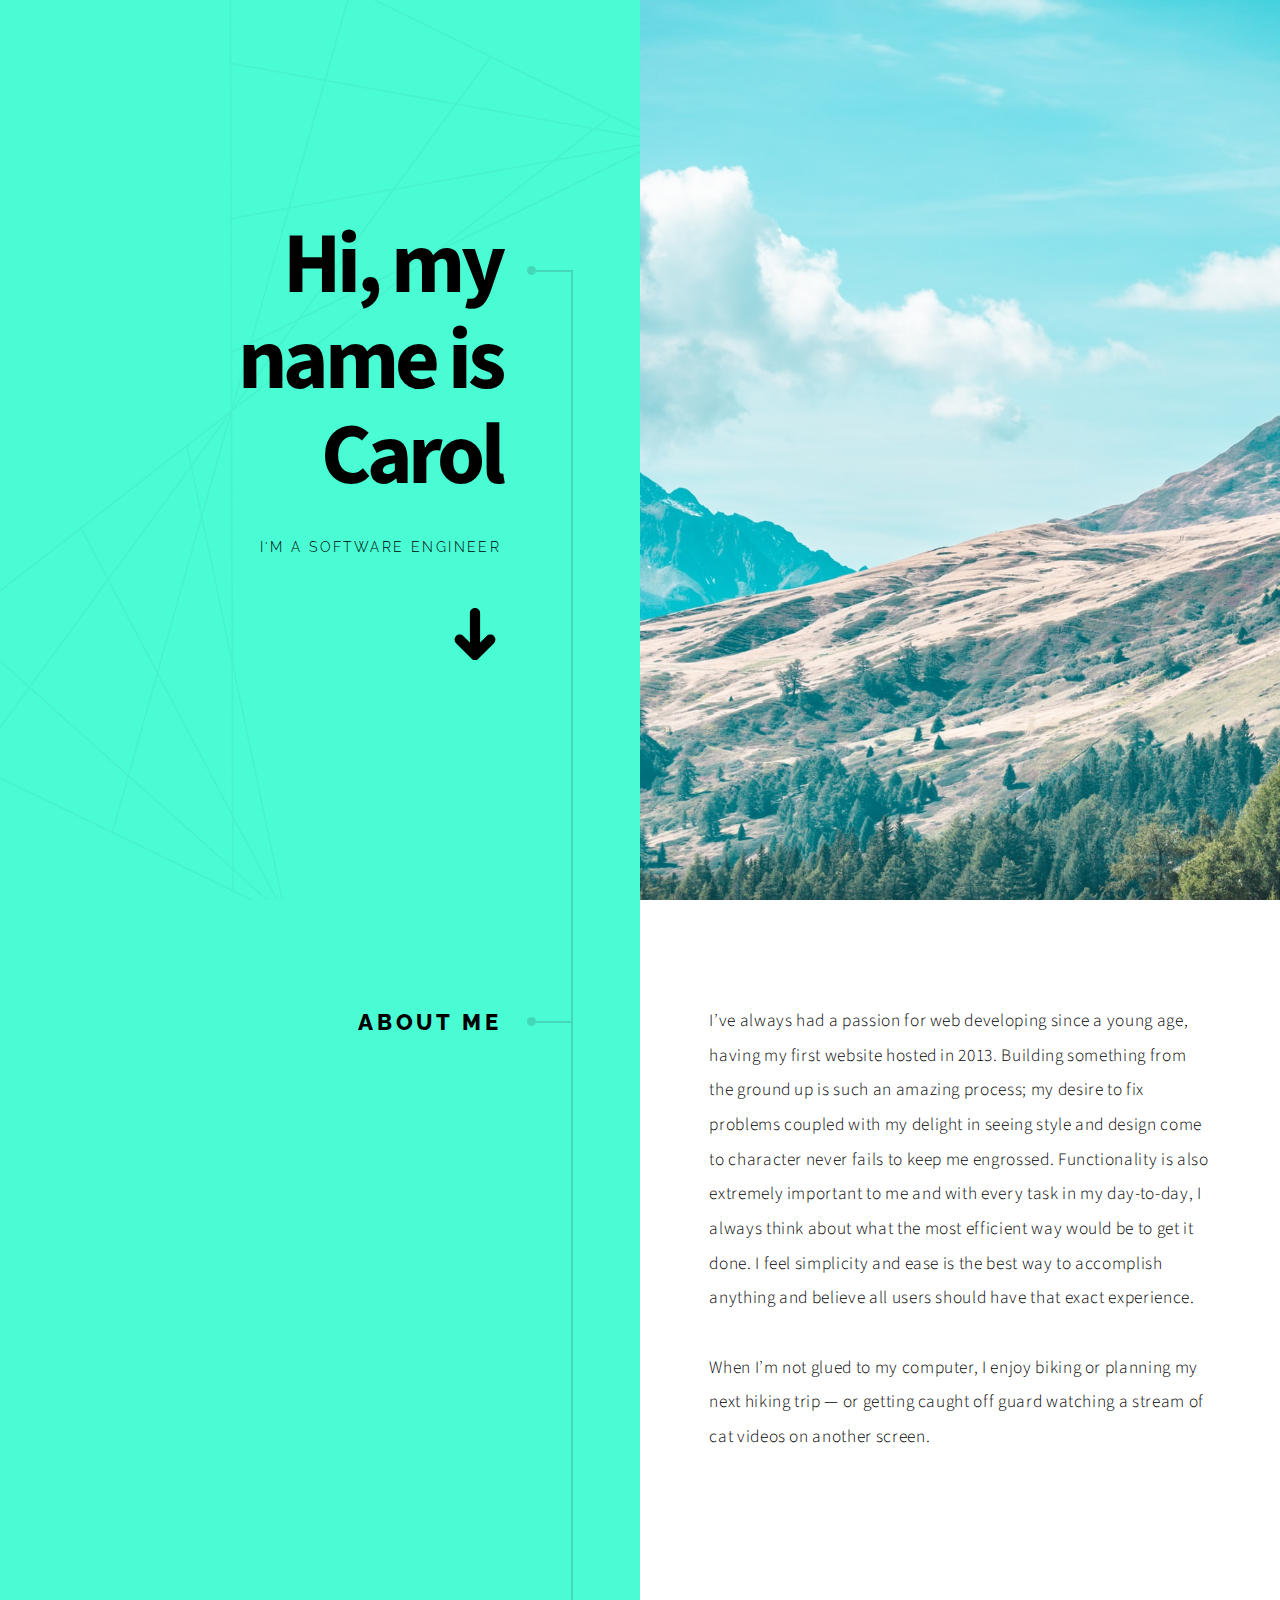
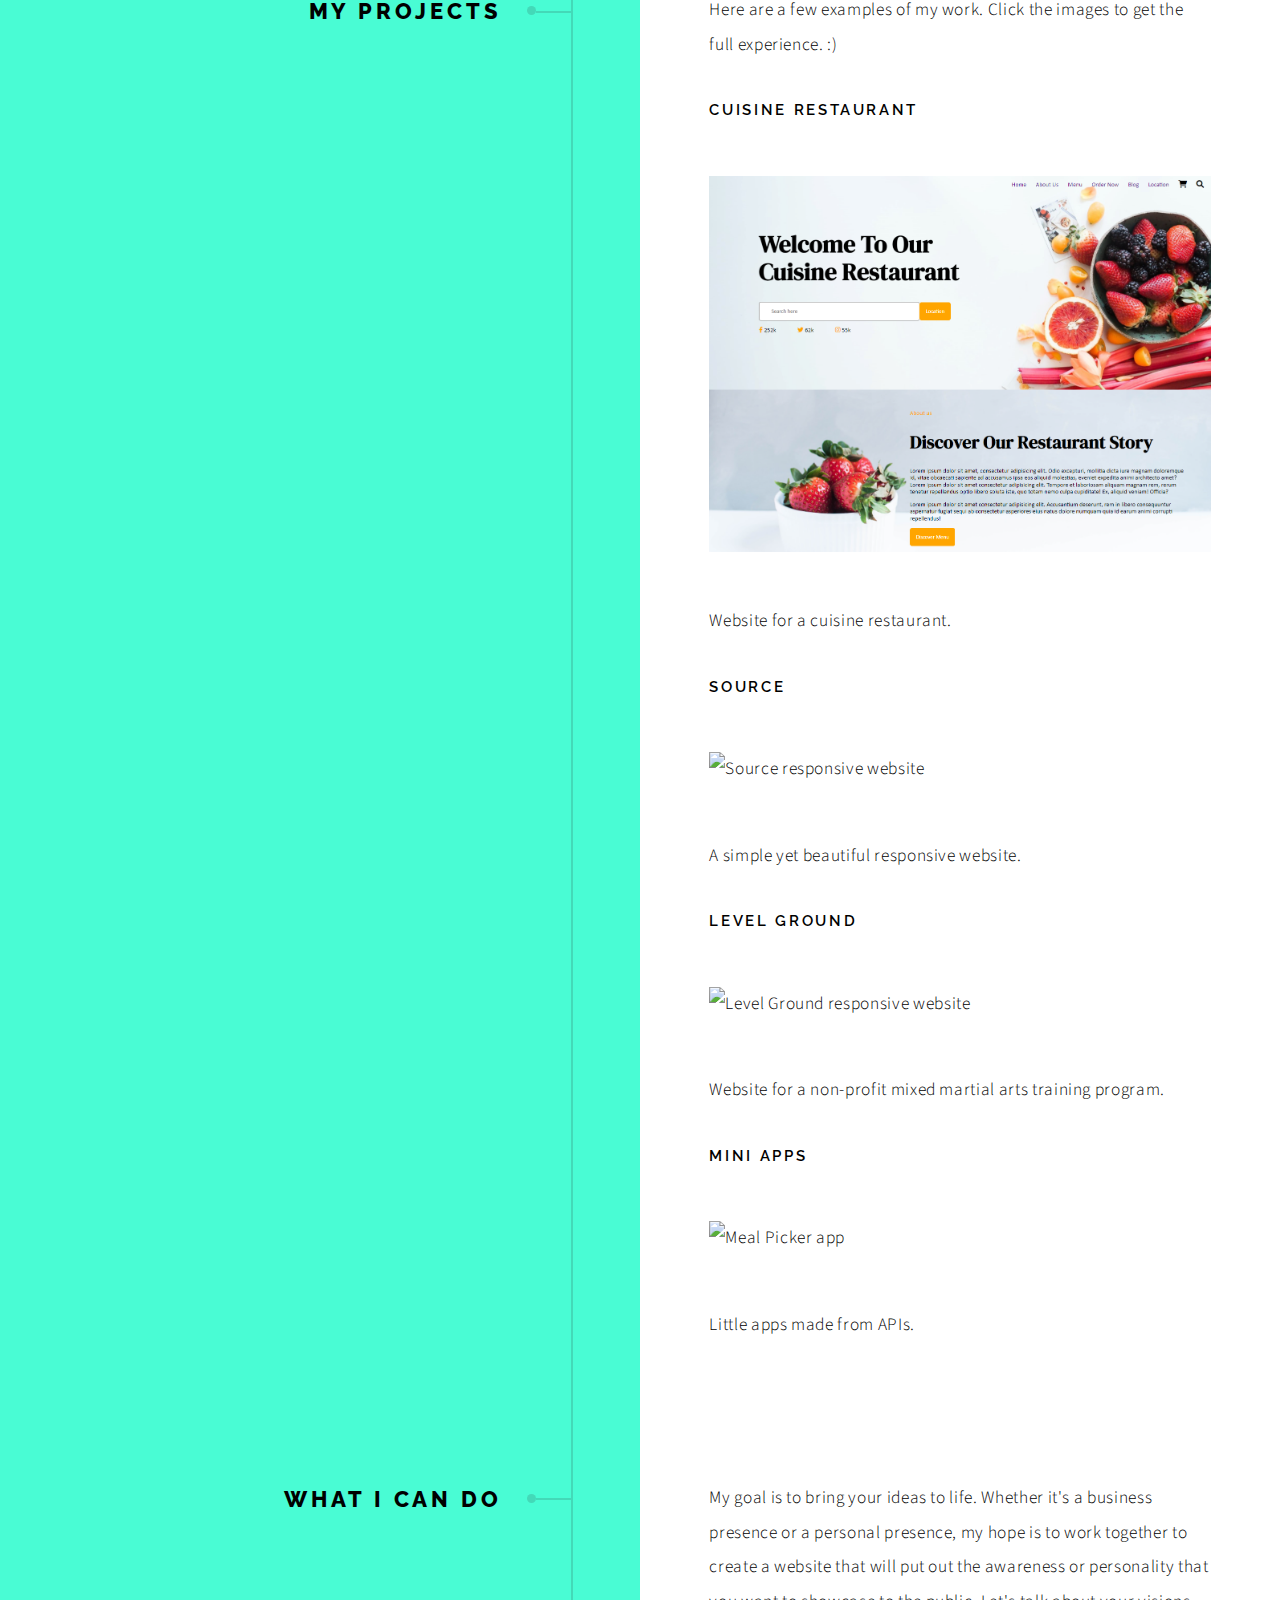
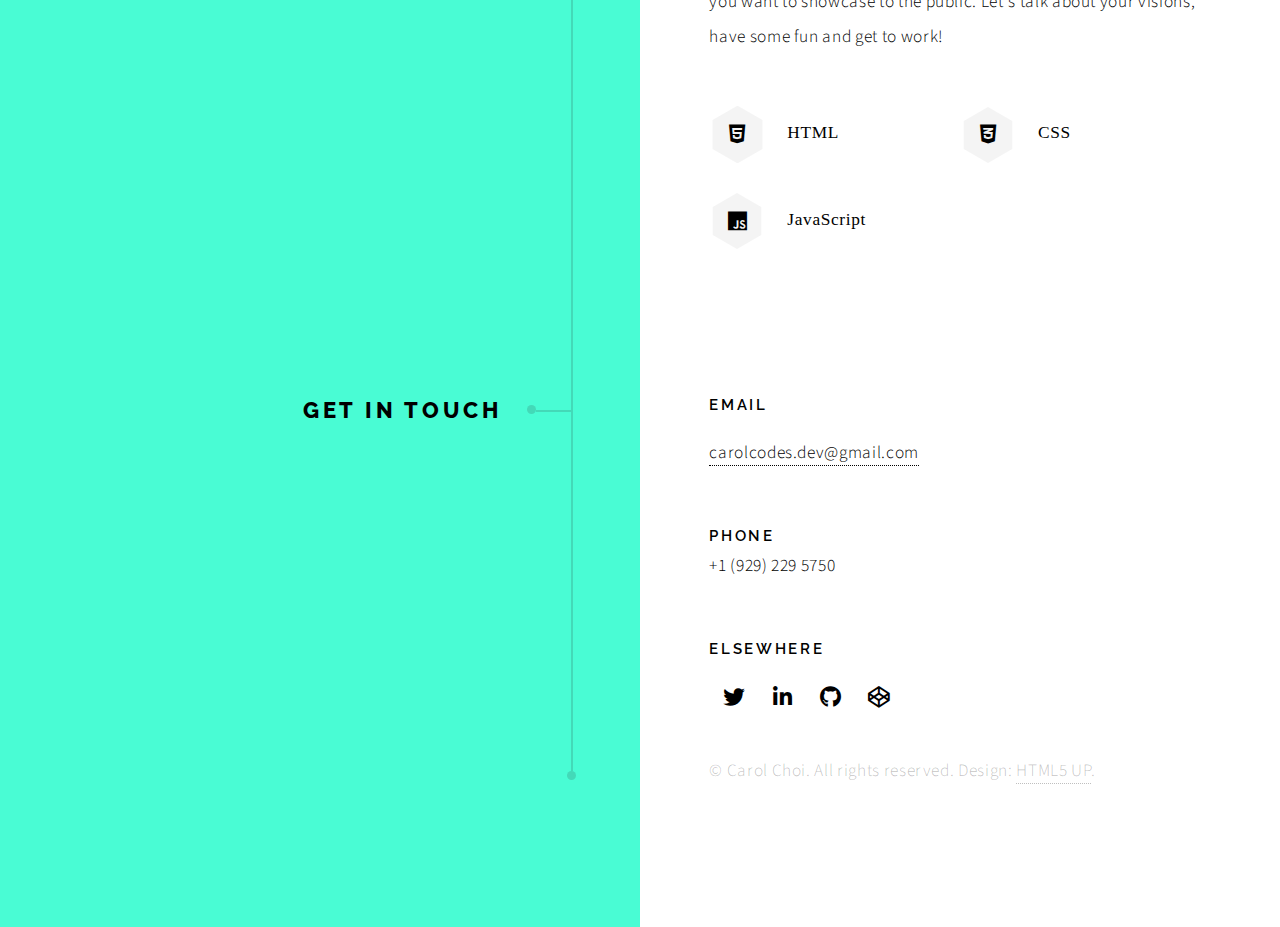
==== commit ab7fecb9: "assets/css/fontawesome-brands.cs" ====
--- a/index.html
+++ b/index.html
@@ -28,7 +28,7 @@
 							</ul>
 						</header>
 						<div class="content">
-							<span class="image fill" data-position="center"><img src="images/pic01.jpg" alt="" /></span>
+							<span class="image fill" data-position="center"><img src="images/main.jpg" alt="" /></span>
 						</div>
 					</section>
 
@@ -54,15 +54,7 @@
 							<h2>My Projects</h2>
 						</header>
 						<div class="content">
-							<!-- <p><strong>This portfolio is</strong> a work in progress. Please check back for updates :)</p>
-							<ul class="feature-icons">
-								<li class="icon solid fa-laptop">Consequat tempus</li>
-								<li class="icon solid fa-bolt">Etiam adipiscing</li>
-								<li class="icon solid fa-signal">Libero nullam</li>
-								<li class="icon solid fa-cog">Blandit condimentum</li>
-								<li class="icon solid fa-map-marker-alt">Lorem ipsum dolor</li>
-								<li class="icon solid fa-code">Nibh amet venenatis</li>
-							</ul> -->
+							<p>Here are a few examples of my work. Click the images to get the full experience. :)</p>
 							<h3>Cuisine Restaurant</h3>
 							<p>
 							<a href="projects/web-layouts/cuisine-restaurant/index.html" target="_blank"><figure class="image main"><img src="projects/thumbs/cuisine-restaurant.PNG" alt="Cuisine Restaurant website"></figure></a>
@@ -95,7 +87,13 @@
 							<h2>What I can do</h2>
 						</header>
 						<div class="content">
-							<p><strong>My goal is</strong> to bring your ideas to life. Whether it's a business presence or a personal presence, my hope is to work together to create a website that will put out the awareness or personality that you want to showcase to the public. Let's talk about your visions, have some fun and get to work!</p>
+							<p>My goal is to bring your ideas to life. Whether it's a business presence or a personal presence, my hope is to work together to create a website that will put out the awareness or personality that you want to showcase to the public. Let's talk about your visions, have some fun and get to work!</p>
+
+							<ul class="feature-icons">
+								<li class="fa-brands fa-html5">HTML</li>
+								<li class="fa-brands fa-css3-alt">CSS</li>
+								<li class="fa-brands fa-js">JavaScript</li>
+							</ul>
 
 							<!-- Section -->
 								<!-- <section>
@@ -434,8 +432,8 @@
 							<h2>Get in touch</h2>
 						</header>
 						<div class="content">
-							<p><strong>This form is</strong> not quite functioning yet. Feel free to e-mail me at the address to the left :)</p>
-							<form>
+							<!-- <p><strong>This form is</strong> not quite functioning yet. Feel free to e-mail me at carolcodes.dev@gmail.com :)</p> -->
+							<!-- <form>
 								<div class="fields">
 									<div class="field half">
 										<input type="text" name="name" id="name" placeholder="Name" />
@@ -450,17 +448,15 @@
 								<ul class="actions">
 									<li><input type="submit" value="Send Message" class="button primary disabled" /></li>
 								</ul>
-							</form>
-						</div>
-						<footer>
+							</form> -->
 							<ul class="items">
 								<li>
 									<h3>Email</h3>
-									<a href="mailto:choi.carol.cc@gmail.com?subject=Reaching out from your Portfolio">choi.carol.cc@gmail.com</a>
+									<a href="mailto:carolcodes.dev@gmail.com?subject=Reaching out from your Portfolio">carolcodes.dev@gmail.com</a>
 								</li>
 								<li>
 									<h3>Phone</h3>
-									+1 (929) 229-5750
+									+1 (929) 229 5750
 								</li>
 								<!-- <li>
 									<h3>Address</h3>
@@ -478,11 +474,14 @@
 									</ul>
 								</li>
 							</ul>
-						</footer>
+						</div>
+						<!-- <footer>
+							
+						</footer> -->
 					</section>
 
 				<!-- Copyright -->
-					<div class="copyright">&copy; Carol Choi. All rights reserved. Design: <a href="https://html5up.net">HTML5 UP</a>.</div>
+					<div class="copyright">&copy; Carol Choi. All rights reserved. Design: <a href="https://html5up.net" target="_blank">HTML5 UP</a>.</div>
 
 			</div>
 
--- a/assets/css/main.css
+++ b/assets/css/main.css
@@ -1,4 +1,5 @@
 @import url(fontawesome-all.min.css);
+@import url(fontawesome-brands.css);
 @import url("https://fonts.googleapis.com/css?family=Source+Sans+Pro:300,600,700,300i,600i,700i|Raleway:600,800");
 
 /*
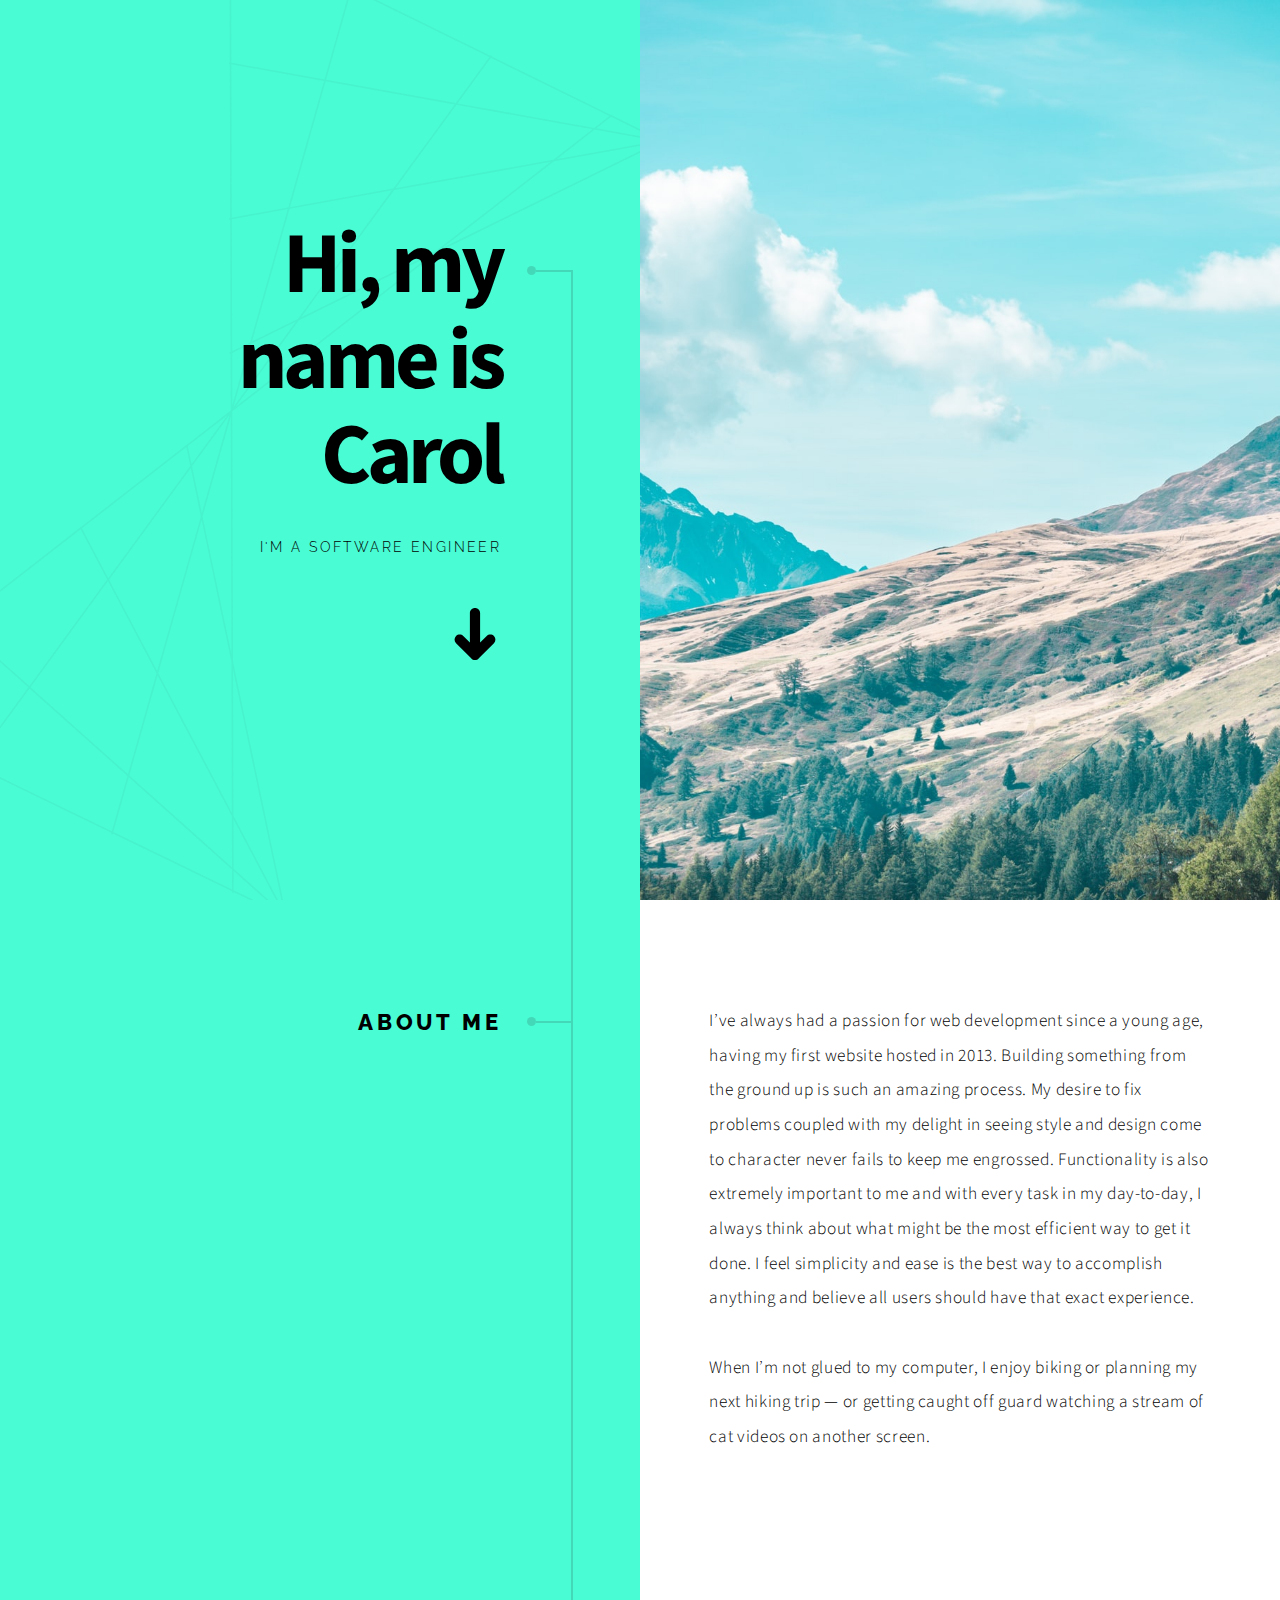
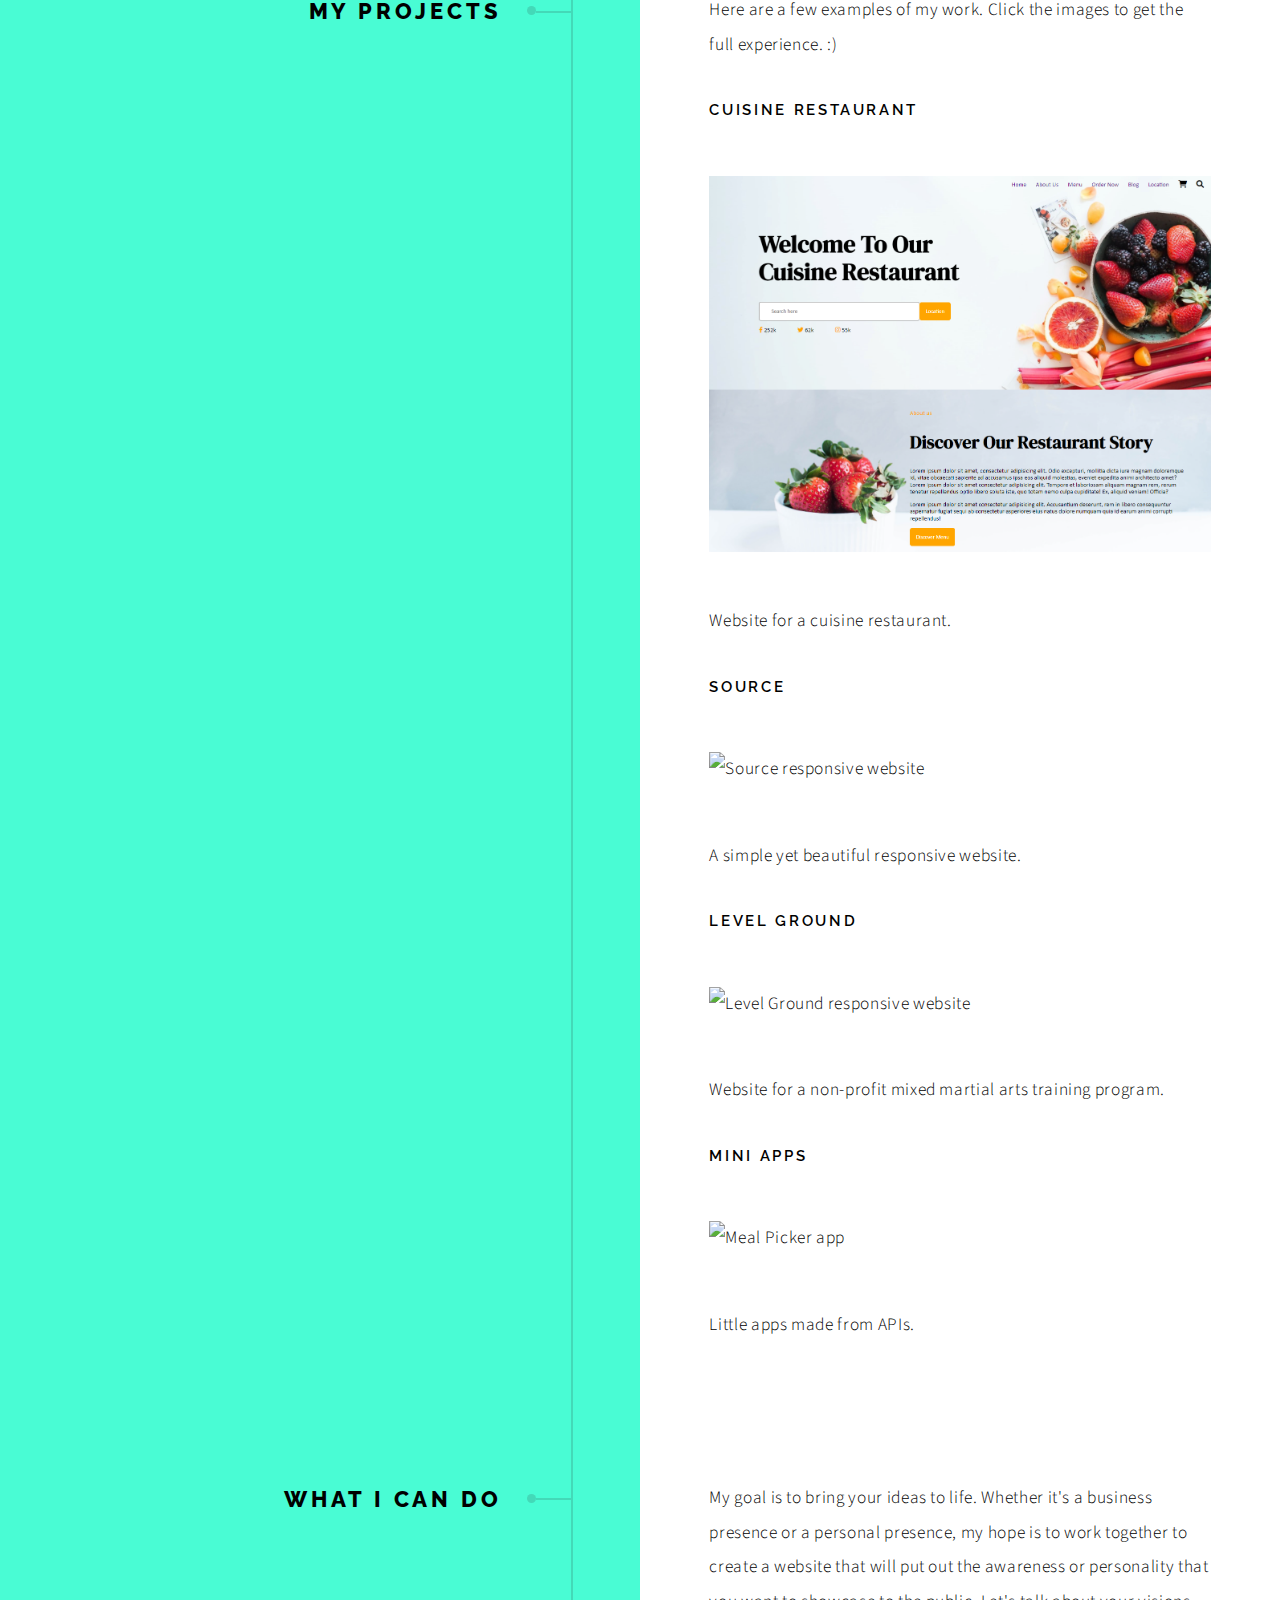
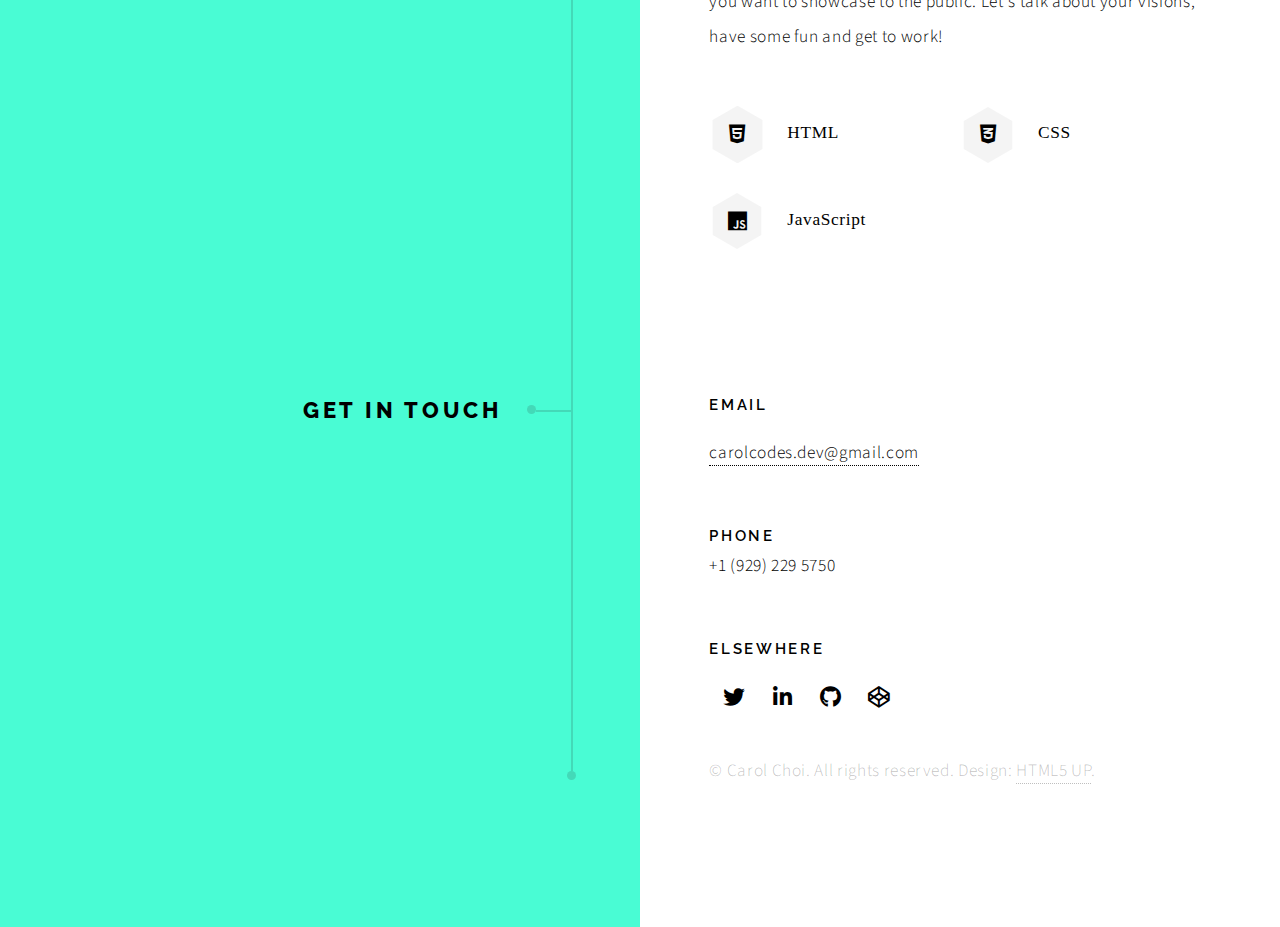
==== commit 4bc18928: "fixed grammar in about me" ====
--- a/index.html
+++ b/index.html
@@ -38,7 +38,7 @@
 							<h2>About Me</h2>
 						</header>
 						<div class="content">
-							<p>I’ve always had a passion for web developing since a young age, having my first website hosted in 2013. Building something from the ground up is such an amazing process; my desire to fix problems coupled with my delight in seeing style and design come to character never fails to keep me engrossed. Functionality is also extremely important to me and with every task in my day-to-day, I always think about what the most efficient way would be to get it done. I feel simplicity and ease is the best way to accomplish anything and believe all users should have that exact experience.</p>
+							<p>I’ve always had a passion for web development since a young age, having my first website hosted in 2013. Building something from the ground up is such an amazing process. My desire to fix problems coupled with my delight in seeing style and design come to character never fails to keep me engrossed. Functionality is also extremely important to me and with every task in my day-to-day, I always think about what might be the most efficient way to get it done. I feel simplicity and ease is the best way to accomplish anything and believe all users should have that exact experience.</p>
 
 							<p>When I’m not glued to my computer, I enjoy biking or planning my next hiking trip — or getting caught off guard watching a stream of cat videos on another screen.</p>
 
@@ -57,25 +57,25 @@
 							<p>Here are a few examples of my work. Click the images to get the full experience. :)</p>
 							<h3>Cuisine Restaurant</h3>
 							<p>
-							<a href="projects/web-layouts/cuisine-restaurant/index.html" target="_blank"><figure class="image main"><img src="projects/thumbs/cuisine-restaurant.PNG" alt="Cuisine Restaurant website"></figure></a>
+							<a href="projects/web-layouts/cuisine-restaurant/index.html"><figure class="image main"><img src="projects/thumbs/cuisine-restaurant.PNG" alt="Cuisine Restaurant website"></figure></a>
 							<figcaption>Website for a cuisine restaurant.</figcaption>
 							</p>
 
 							<h3>Source</h3>
 							<p>
-							<a href="projects/web-layouts/source/index.html" target="_blank"><figure class="image main"><img src="projects/thumbs/source.png" alt="Source responsive website"></figure></a>
+							<a href="projects/web-layouts/source/index.html"><figure class="image main"><img src="projects/thumbs/source.png" alt="Source responsive website"></figure></a>
 							<figcaption>A simple yet beautiful responsive website.</figcaption>
 							</p>
 
 							<h3>Level Ground</h3>
 							<p>
-								<a href="projects/web-layouts/levelground/index.html" target="_blank"><figure class="image main"><img src="projects/thumbs/levelground.png" alt="Level Ground responsive website"></figure></a>
+								<a href="projects/web-layouts/levelground/index.html"><figure class="image main"><img src="projects/thumbs/levelground.png" alt="Level Ground responsive website"></figure></a>
 								<figcaption>Website for a non-profit mixed martial arts training program.</figcaption>
 								</p>
 							
 							<h3>Mini Apps</h3>
 							<p>
-							<a href="https://ccppmini-apps.netlify.app/" target="_blank"><figure class="image main"><img src="projects/thumbs/meal-picker.jpg" alt="Meal Picker app"></figure></a>
+							<a href="https://ccppmini-apps.netlify.app/" target="_blank"><figure class="image main"><img src="projects/thumbs/mini-apps.gif" alt="Meal Picker app"></figure></a>
 							<figcaption>Little apps made from APIs.</figcaption>
 							</p>
 						</div>
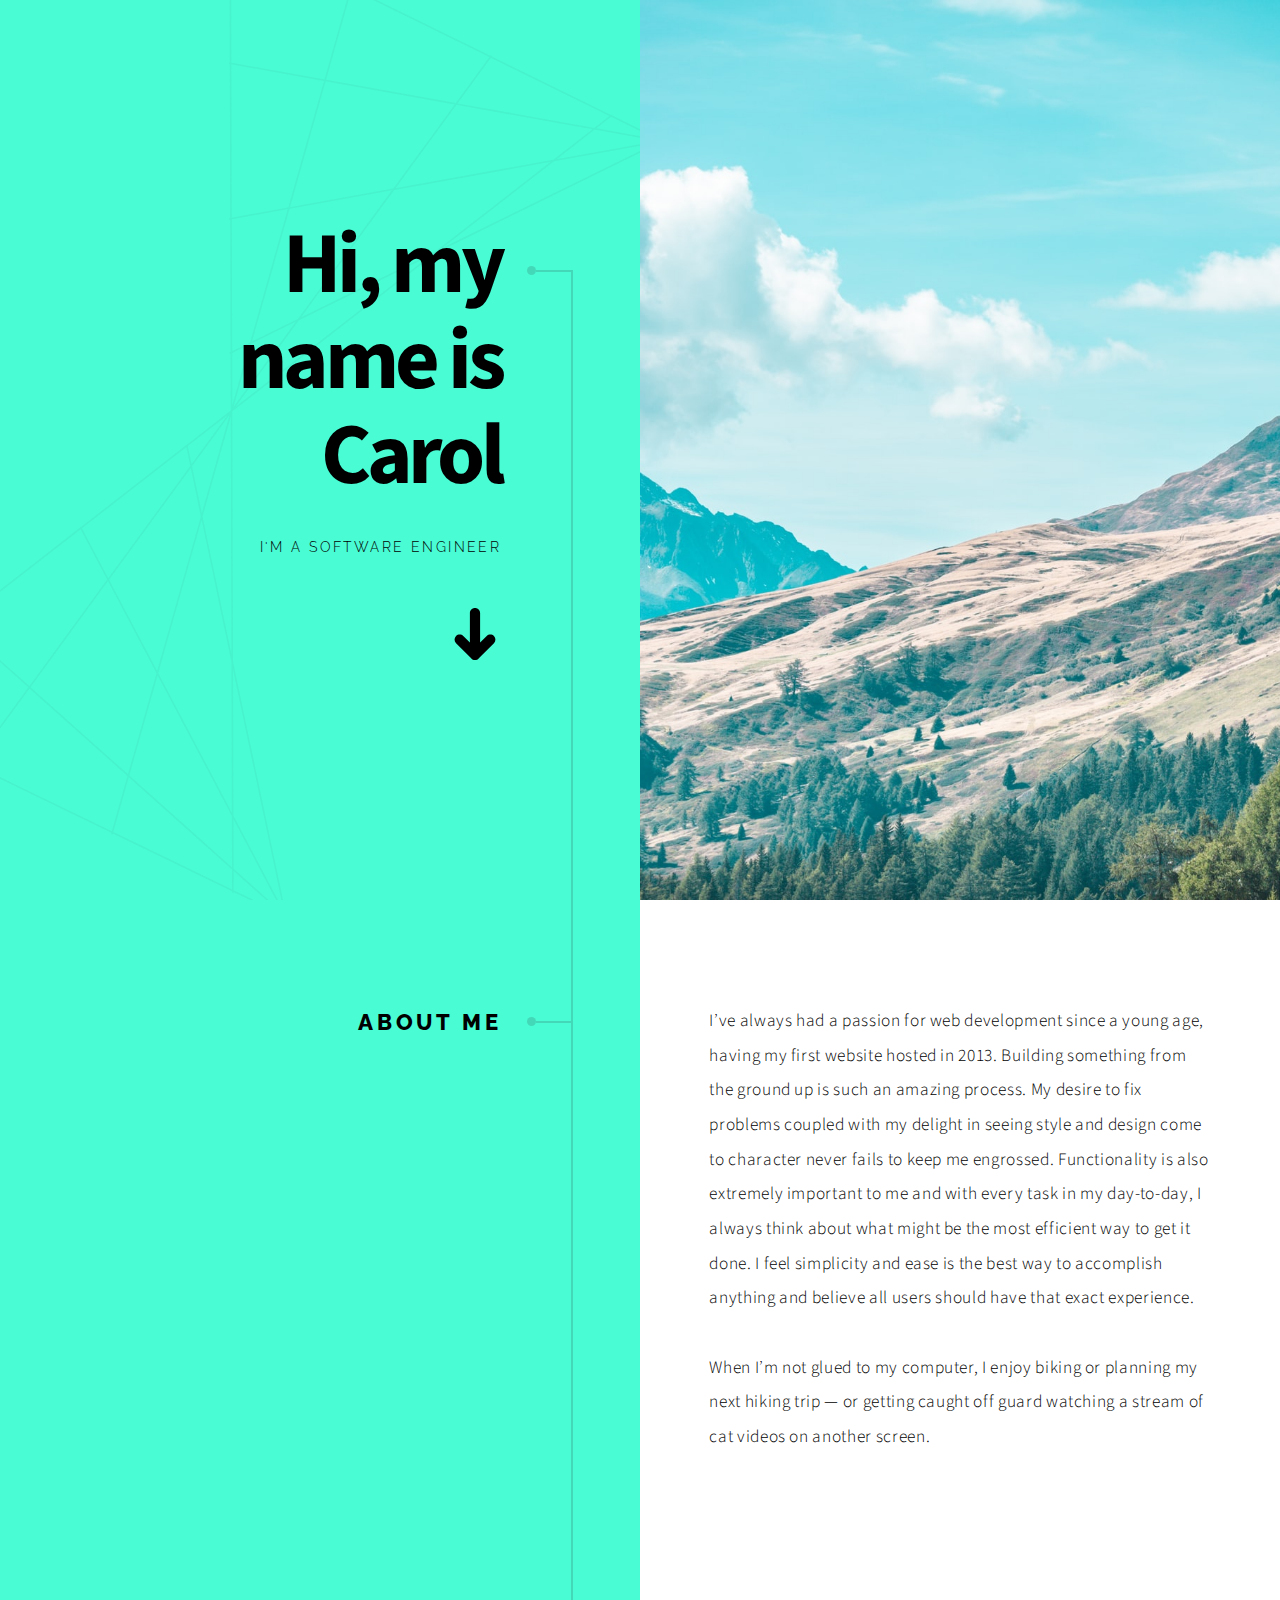
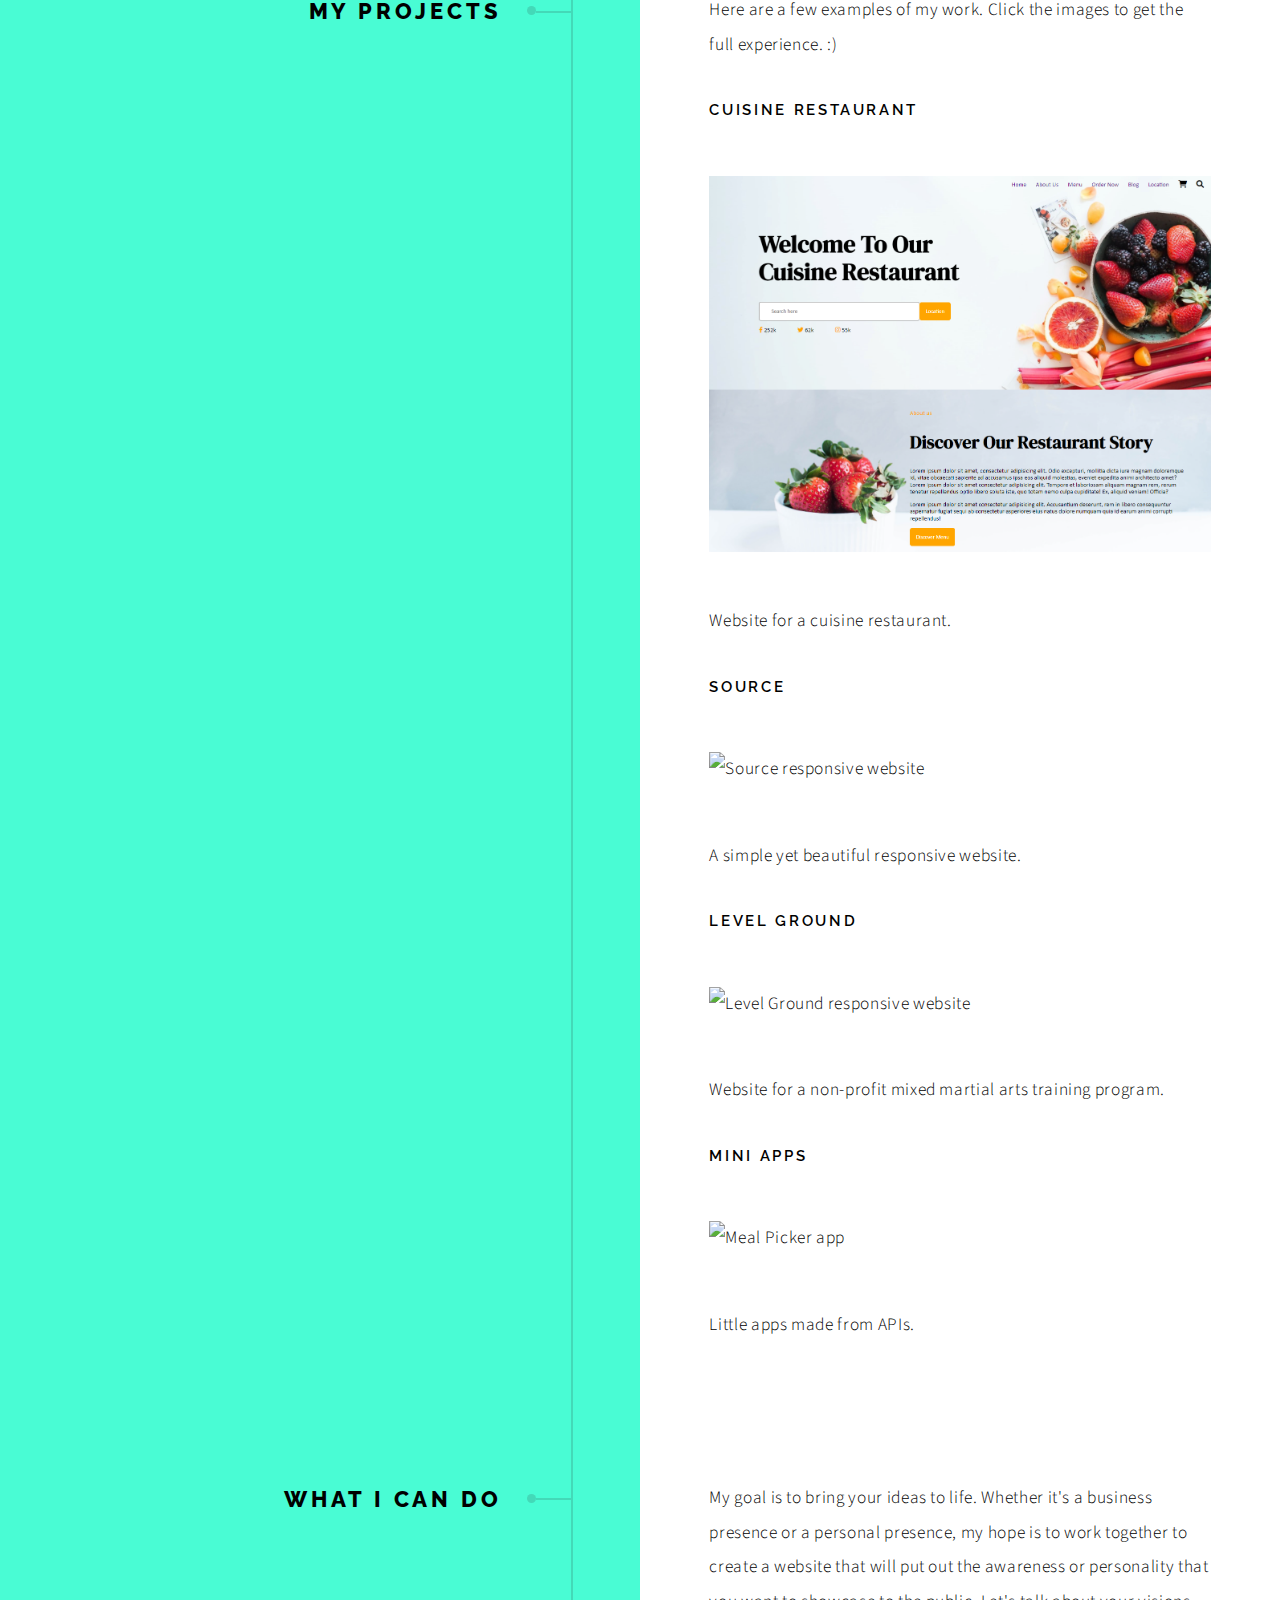
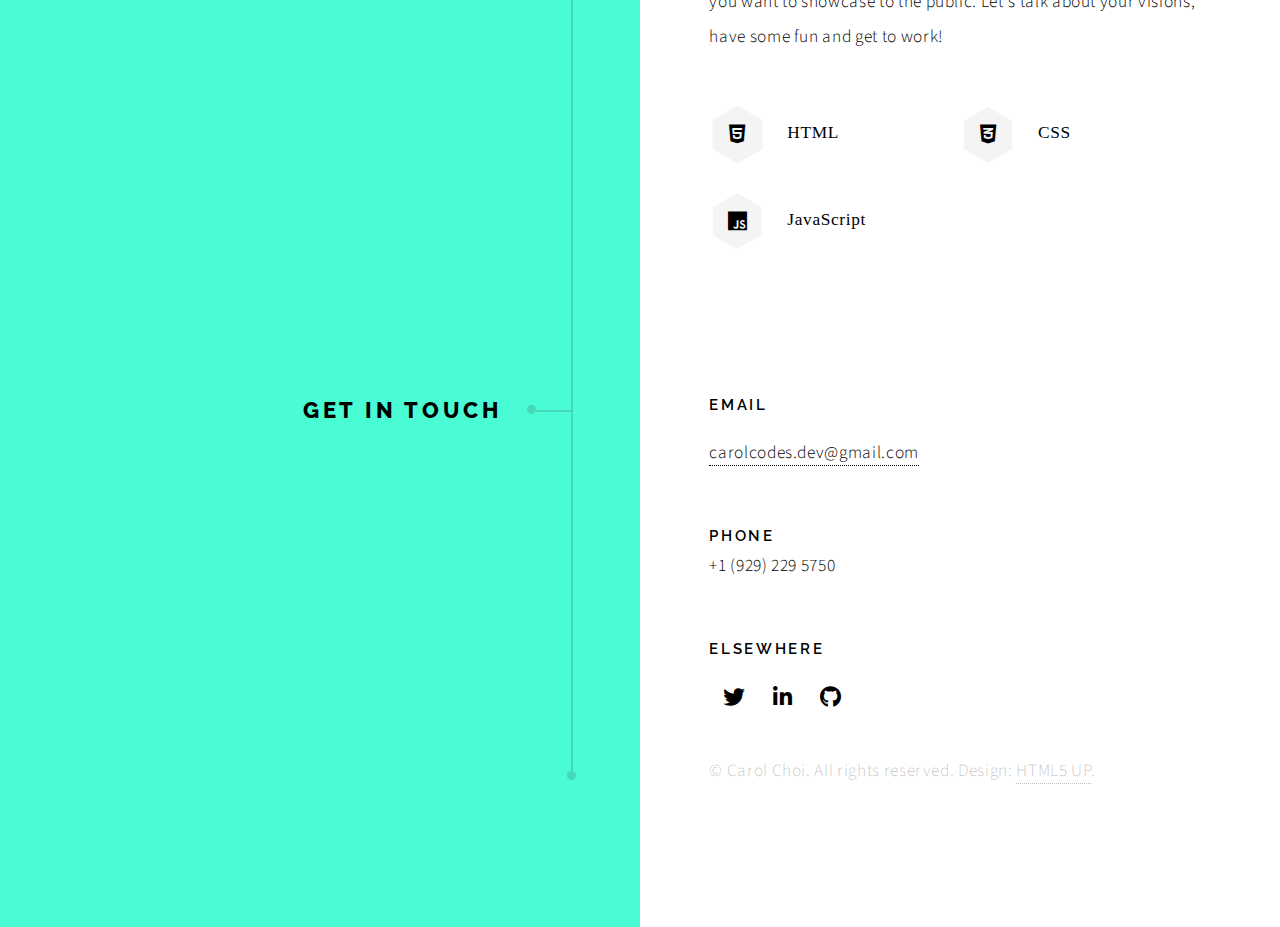
==== commit 0b5c19c7: "removed codepen" ====
--- a/index.html
+++ b/index.html
@@ -470,7 +470,7 @@
 										<!-- <li><a href="#" class="icon brands fa-instagram"><span class="label">Instagram</span></a></li> -->
 										<li><a href="https://www.linkedin.com/in/choi-carol/" class="icon brands fa-linkedin-in" target="_blank"><span class="label">LinkedIn</span></a></li>
 										<li><a href="https://github.com/saekimidori" class="icon brands fa-github" target="_blank"><span class="label">GitHub</span></a></li>
-										<li><a href="https://codepen.io/saekimidori" class="icon brands fa-codepen" target="_blank"><span class="label">Codepen</span></a></li>
+										<!-- <li><a href="https://codepen.io/saekimidori" class="icon brands fa-codepen" target="_blank"><span class="label">Codepen</span></a></li> -->
 									</ul>
 								</li>
 							</ul>
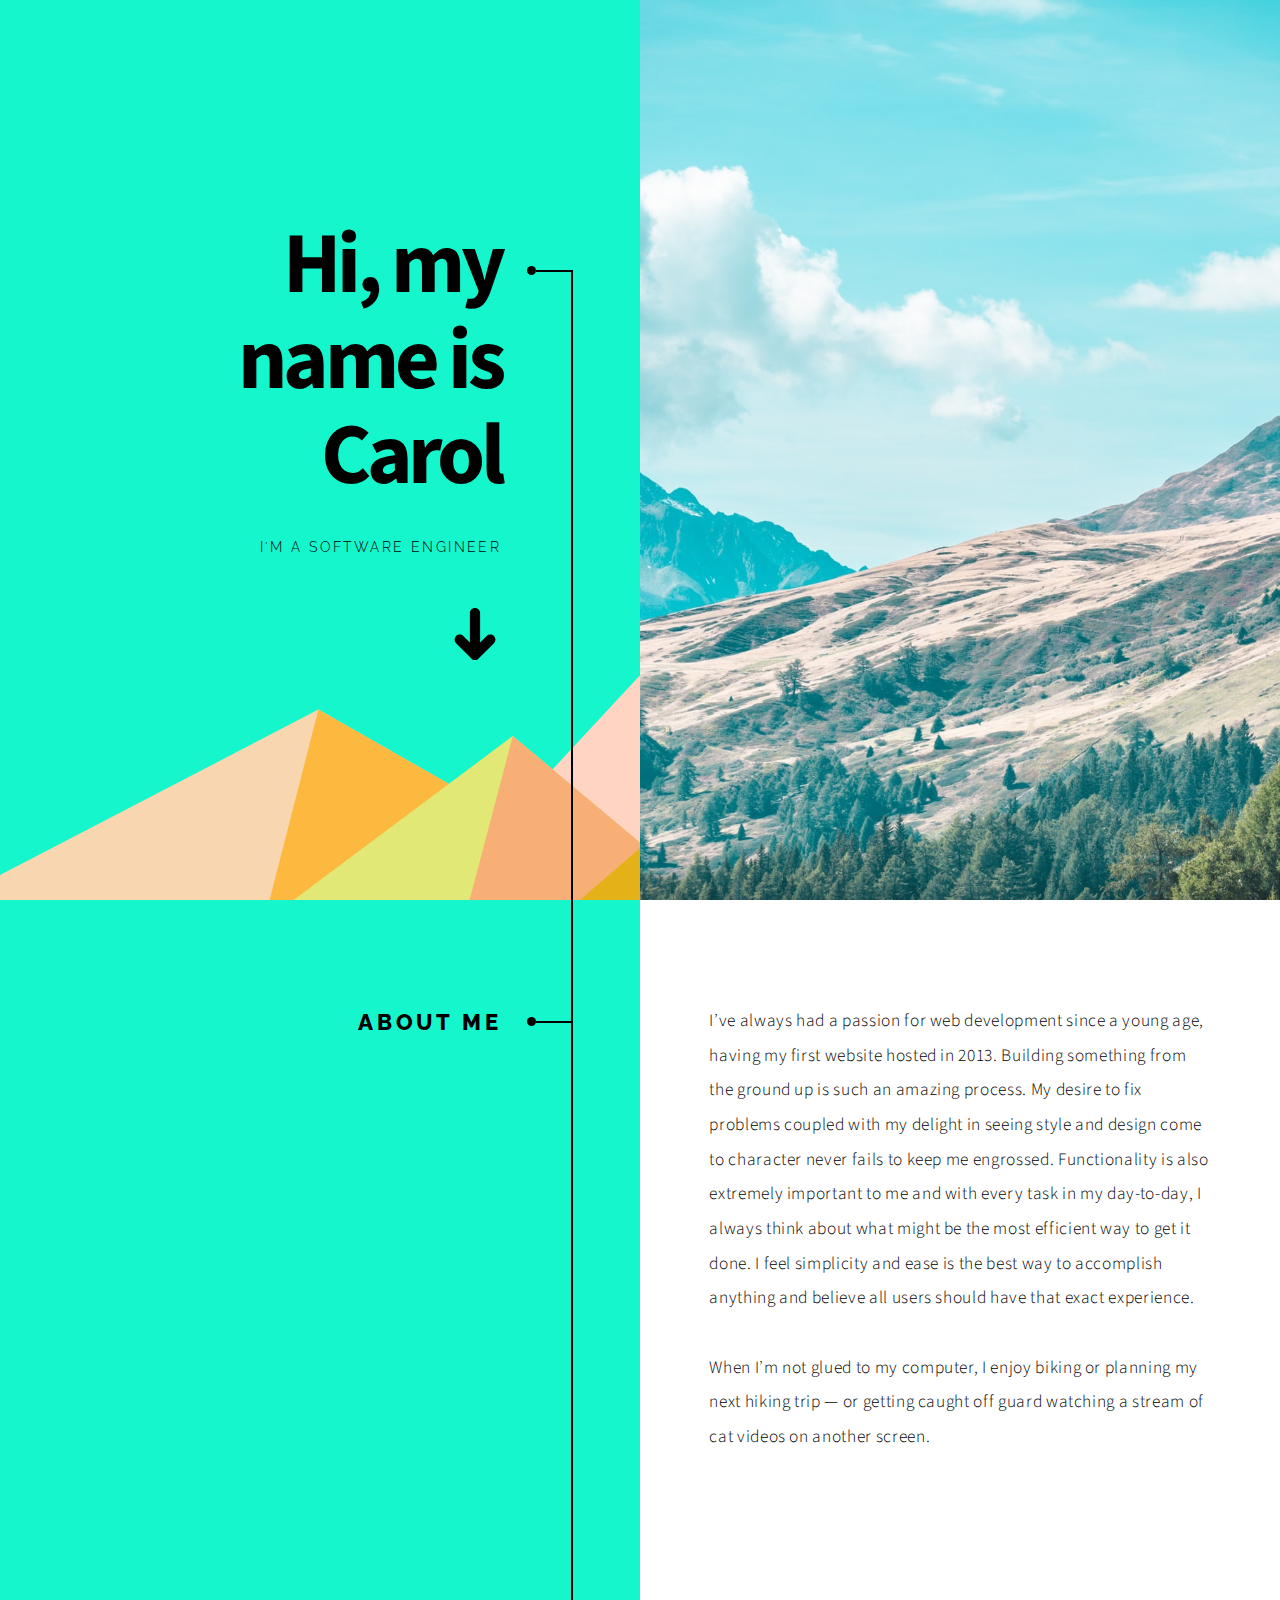
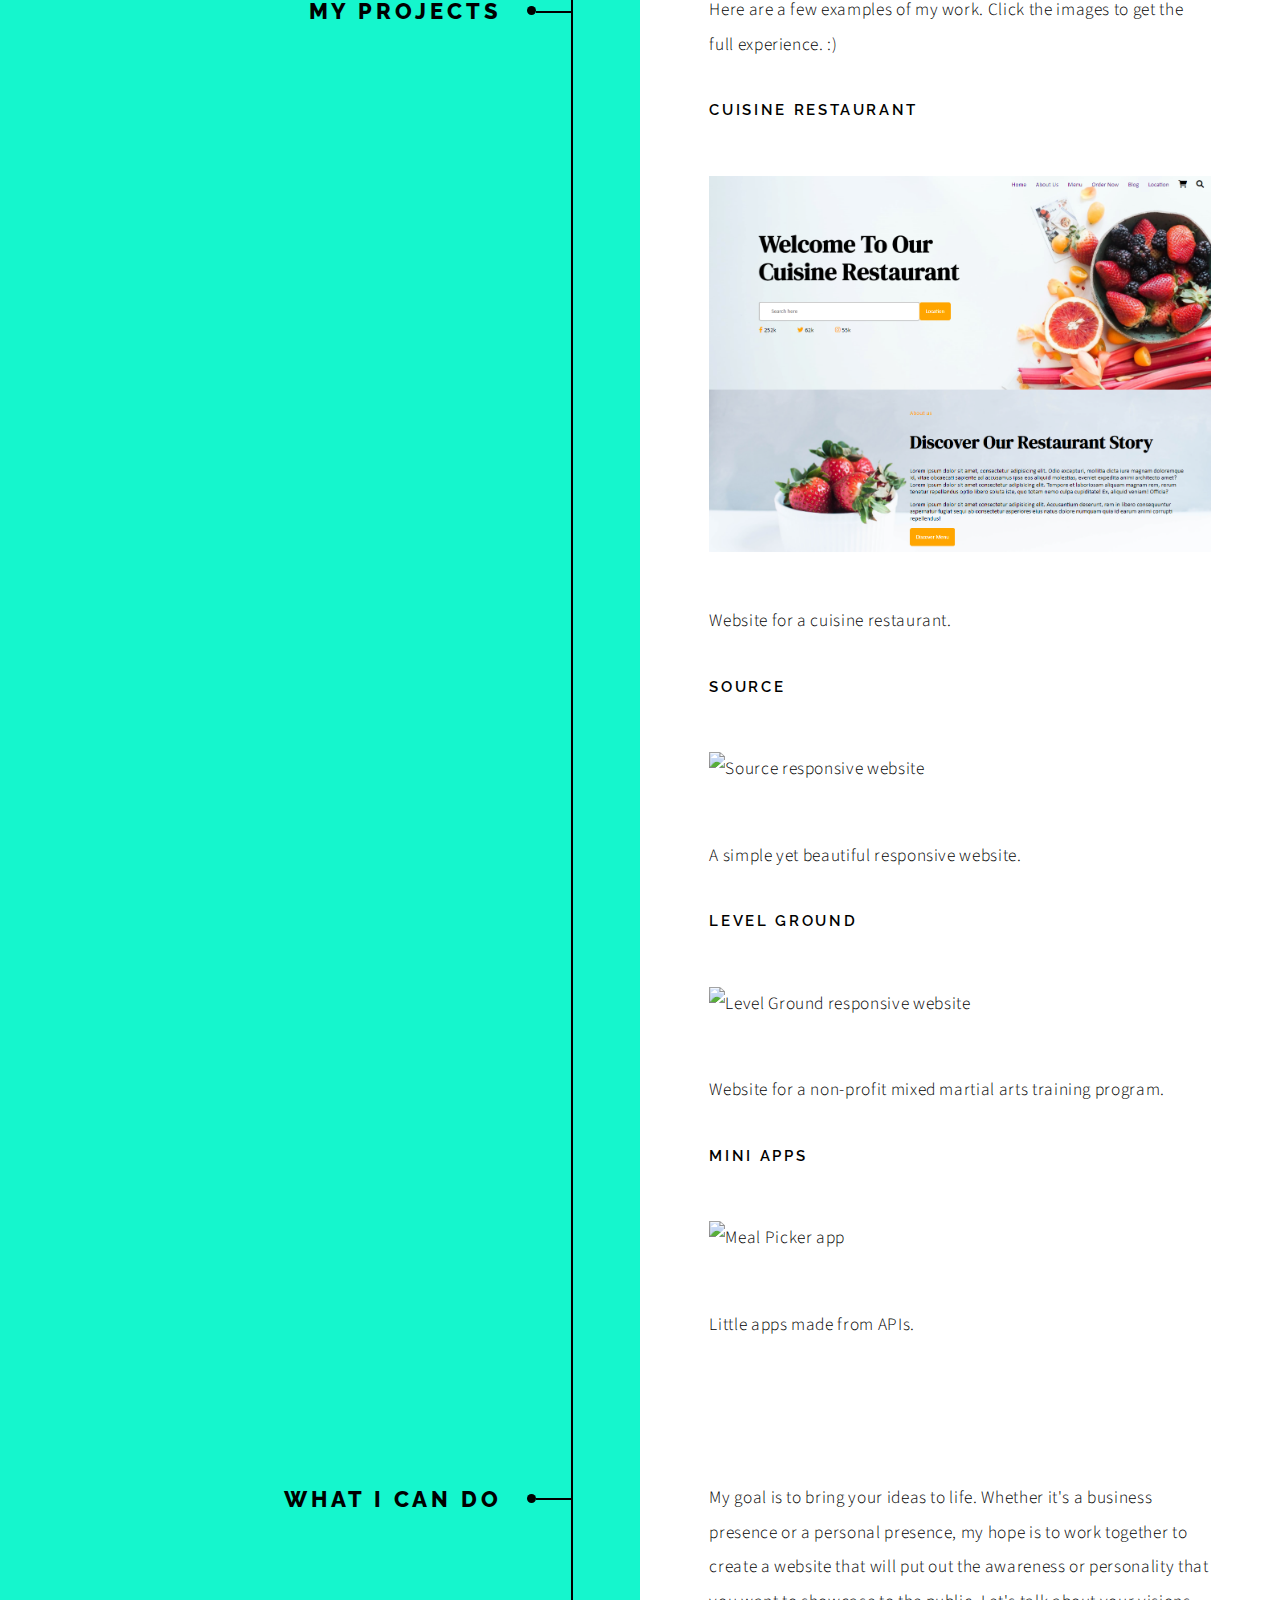
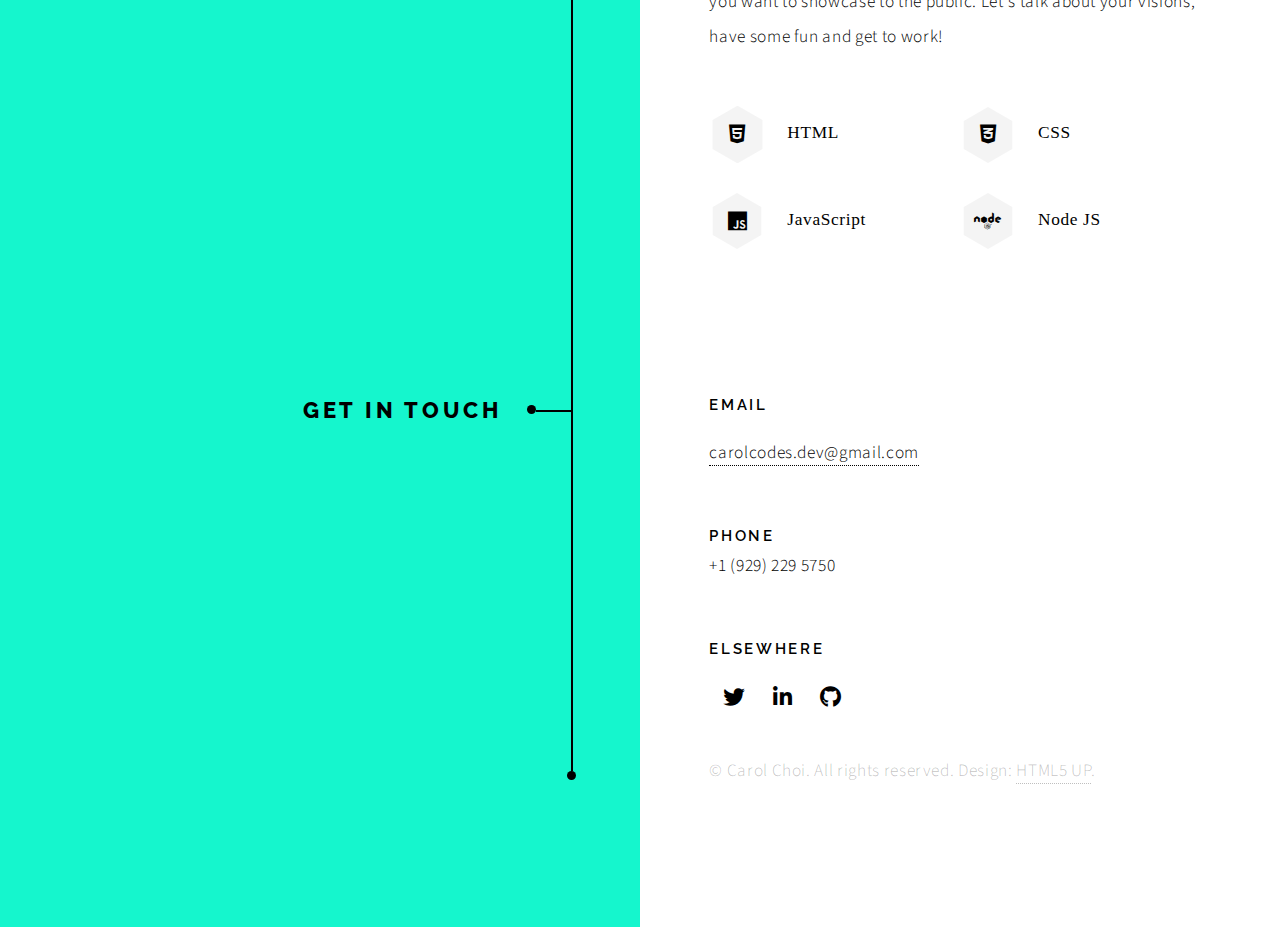
==== commit 502157b4: "added Node JS to What I Can Do section" ====
--- a/index.html
+++ b/index.html
@@ -69,7 +69,7 @@
 
 							<h3>Level Ground</h3>
 							<p>
-								<a href="projects/web-layouts/levelground/index.html"><figure class="image main"><img src="projects/thumbs/levelground.png" alt="Level Ground responsive website"></figure></a>
+								<a href="projects/web-layouts/levelground/index.html"><figure class="image main"><img src="projects/thumbs/levelground.gif" alt="Level Ground responsive website"></figure></a>
 								<figcaption>Website for a non-profit mixed martial arts training program.</figcaption>
 								</p>
 							
@@ -93,6 +93,7 @@
 								<li class="fa-brands fa-html5">HTML</li>
 								<li class="fa-brands fa-css3-alt">CSS</li>
 								<li class="fa-brands fa-js">JavaScript</li>
+								<li class="fa-brands fa-node">Node JS</li>
 							</ul>
 
 							<!-- Section -->
--- a/assets/css/main.css
+++ b/assets/css/main.css
@@ -3222,13 +3222,16 @@
 		padding: 0 0 10rem 0;
 	}
 
+		/* Main Background Image */
+
 		#wrapper:before {
-			background-attachment: fixed;
-			background-color: #49fcd4;
-			background-image: url("data:image/svg+xml;charset=utf8,%3Csvg xmlns='http://www.w3.org/2000/svg' viewBox='0 0 920 1750' x='0px' y='0px'%3E %3Cpath style='fill: rgba(67, 217, 184, 0.25)' d='M889.72,1137.55l-2.91-0.75l-364.39,282.94l-0.7-0.9l-0.51,0.11l-94.77-451.5l-32.51-15.75l-16.73-8.11l0,0.68 l-1.46,0l0-1.39l-1.89-0.92l-112.41-54.47l-0.29,1.03l-1.41-0.37l0.37-1.31l-34.14-16.54l-98.56-47.76l-0.59,0.81l-1.16-0.88 l0.42-0.57L11.43,766.33l-0.25,0.2l-0.9-1.15l102.87-79.98l0.08-0.1l0.02,0.02l116.68-90.72l-0.18-0.34l1.3-0.66l0.05,0.09 l100.5-78.14l-0.07-0.32l0.65-0.14l42.3-32.89l-0.15-54.54l-0.59,0.29l-0.64-1.31l1.23-0.6l-0.01-4.54l-0.33-122.47l-0.99,0.18 l-0.28-1.43l1.27-0.23l-0.4-147.49l-0.87-0.16l0.28-1.43l0.58,0.1l-0.35-127.48l-0.13-0.06l0.64-1.31L489.97,76.8l0.73,0.19 l-0.04,0.14l132.63,65.11l0.33-0.45l1.16,0.88l-0.16,0.22l114.21,56.07l0.45-0.35l0.72,0.93l47.89,23.51l2.76-1.36l0.56,4.61 l-3.32-1.63L571.52,330.88L375.95,482.93l0.66,239.95l51.12,243.57l222.53,107.83l236.23,60.93l2.27-1.77 M375.8,425.34l17.25-8.47 l36.13-127.75l-53.73,9.66L375.8,425.34z M551,241.05l38.19-52.2l-123.83-22.27l-34.13,120.68l98.99-17.81L551,241.05z M532.3,269.09l151.34-27.22l37.63-29.25l-130.48-23.47L532.3,269.09z M303.38,733.9l-2.36-4.48l-44.18-83.78L182.5,747.25 l40.78,36.46l52.69,47.11L303.38,733.9z M277.18,831.91l56.95,50.93L375.69,920l-0.13-49.23l-71.19-135L277.18,831.91z M303.96,731.86l41.93-148.25l-9.74-46.39L257.8,644.33L303.96,731.86z M304.94,733.73l9.55,18.12l61.05,115.78l-0.39-144.6 l-16.9-80.53l-11.71-55.81L304.94,733.73z M375.21,211.79l0.23,85.51l54.17-9.74l34.29-121.23l-88.87-15.98L375.21,211.79z M430.78,288.83l-17.88,63.21L394.81,416l44.01-21.6l90.15-123.23L430.78,288.83z M287.76,898.62l87.99,42.64l-0.05-19.29 l-91.37-81.71l-7.59-6.78l-14.88,52.59L287.76,898.62z M174.26,843.62l86.26,41.8l15-53.03l-93.89-83.95l-53.34,72.91L174.26,843.62 z M113.18,687.22L12.71,765.33l55.69,26.99l58.56,28.38l53.58-73.24l-34.83-31.14L113.18,687.22z M230.62,595.92l-116.27,90.4 l63.02,56.36l4.03,3.61l74.67-102.08l-7.47-14.17L230.62,595.92z M331.94,517.15l-100.15,77.86l25.25,47.88l78.71-107.59l-1.71-8.14 L331.94,517.15z M333.22,516.15l2.02,9.64l1.66,7.92l34.65-47.37L333.22,516.15z M337.31,535.63l9.43,44.95l26.67-94.3 L337.31,535.63z M347.39,583.66l27.74,132.16l-0.62-228.04L347.39,583.66z M374.7,21.83l0.35,127.02l89.27,16.06l24.61-87 L374.7,21.83z M490.25,78.56l-22.26,78.7l-2.24,7.91l124.39,22.37l10.23-13.99l22.04-30.12L490.25,78.56z M623.74,144.09 l-12.29,16.8l-19.71,26.95l131.07,23.58l14.73-11.45L623.74,144.09z M739,200.67l-13.3,10.34l-0.96,0.74l58.14,10.46L739,200.67z M723.19,212.96l-25.33,19.69l-11.14,8.66l97.03-17.45L723.19,212.96z M782.89,225.5l-98.64,17.74l-107.06,83.23L782.89,225.5z M631.68,282.26l49.48-38.47l-150.1,27l-89.41,122.22l129.1-63.37L631.68,282.26z M565.06,334.05l-125.28,61.5l-45.94,62.8 l-14.96,20.44L565.06,334.05z M425.31,412.87l11.65-15.93l-42.69,20.96l-13.66,48.3l-3.58,12.67L425.31,412.87z M392.51,418.76 l-16.71,8.2l0.01,4.72l0.12,45.68L392.51,418.76z M377.21,941.96l21.37,10.36l24.14,11.7l-45.56-40.74L377.21,941.96z M377.15,921.31l34.83,31.15l12.57,11.24l-47.53-90.14L377.15,921.31z M376.63,730.07l0.38,140.33l48.29,91.59L376.63,730.07z M806.29,1197.48l75.8-58.86l-28.56,11.47l-25.6,10.28l14.96,7.25l-0.64,1.31l-16.16-7.83l-124.76,50.1l40.56,36.27L806.29,1197.48z M522.43,1146.18l58.88,111.66l52.71-21.17l64.61-25.95l-75.11-67.17L522.43,1146.18z M621.92,1142.14l-115.78-103.53l-46.8-12.07 l62.33,118.2l7.06-0.18L621.92,1142.14z M700.14,1210.12l124.19-49.87l-42.89-20.78l-155.8,4.04L700.14,1210.12z M679.7,1295.77 l61.03-47.39l-40.9-36.57l-117.85,47.32l42.09,79.82L679.7,1295.77z M522.48,1417.85l1.83-1.42l98.6-76.56l-42.28-80.19 l-84.25,33.83L522.48,1417.85z M496.08,1292.06l83.87-33.68l-59.14-112.16l-55.04,1.43L496.08,1292.06z M465.46,1146.2l54.58-1.42 l-62.61-118.74l-18.03-4.65l0.36-1.41l16.74,4.32l-27.63-52.4L465.46,1146.2z M458.42,1024.79l45.35,11.7l-74.14-66.29 L458.42,1024.79z M431.46,969.87l75.38,67.41l136.26,35.15L431.46,969.87z M649.76,1075.65l-140.54-36.25l114.83,102.68l154.53-4.01 L649.76,1075.65z M656.92,1077.5l124.84,60.5l51.97-1.35l47.7-1.24L656.92,1077.5z M784.62,1139.38l41.54,20.13l56.45-22.67 L784.62,1139.38z'/%3E %3C/svg%3E");
-			background-position: -50% 10%;
-			background-repeat: repeat-y;
-			background-size: 75% auto;
+			background-attachment: fixed;	
+			background-color: #15F6CD;
+			background-image: url("data:image/svg+xml,%3Csvg xmlns='http://www.w3.org/2000/svg' viewBox='0 0 1600 900'%3E%3Cpolygon fill='%23ffd4c2' points='957 450 539 900 1396 900'/%3E%3Cpolygon fill='%23ffe932' points='957 450 872.9 900 1396 900'/%3E%3Cpolygon fill='%23f8d7b0' points='-60 900 398 662 816 900'/%3E%3Cpolygon fill='%23fdb93f' points='337 900 398 662 816 900'/%3E%3Cpolygon fill='%23efdb94' points='1203 546 1552 900 876 900'/%3E%3Cpolygon fill='%23fabc54' points='1203 546 1552 900 1162 900'/%3E%3Cpolygon fill='%23e2e876' points='641 695 886 900 367 900'/%3E%3Cpolygon fill='%23f7af76' points='587 900 641 695 886 900'/%3E%3Cpolygon fill='%23e9c53a' points='1710 900 1401 632 1096 900'/%3E%3Cpolygon fill='%23f49f89' points='1710 900 1401 632 1365 900'/%3E%3Cpolygon fill='%23e4b218' points='1210 900 971 687 725 900'/%3E%3Cpolygon fill='%23ef9eb3' points='943 900 1210 900 971 687'/%3E%3C/svg%3E");
+			background-size: cover;
+			background-position: 100% 100%;
+			background-repeat: no-repeat;
+			background-size: 100% auto;
 			content: '';
 			display: block;
 			height: 100%;
@@ -3291,8 +3294,9 @@
 			position: relative;
 		}
 
+			/* section guide (vertical line) */
 			#wrapper > section > header:before {
-				background: #43d9b8;
+				background: black;
 				content: '';
 				display: block;
 				margin-top: 1rem;
@@ -3304,8 +3308,9 @@
 				position: relative;
 			}
 
+				/* section guides (horizontal line) */
 				#wrapper > section > header h1:before, #wrapper > section > header h2:before {
-					background: #43d9b8;
+					background: black;
 					content: '';
 					display: block;
 					height: 2px;
@@ -3313,8 +3318,9 @@
 					top: 1rem;
 				}
 
+				/* section guides (dots) */
 				#wrapper > section > header h1:after, #wrapper > section > header h2:after {
-					background: #43d9b8;
+					background: black;
 					border-radius: 0.5rem;
 					content: '';
 					display: block;
@@ -3370,8 +3376,9 @@
 				height: 100%;
 			}
 
+			/* section line guide (last) */
 			#wrapper > section:last-of-type > header:after {
-				background: #43d9b8;
+				background: black;
 				border-radius: 0.5rem;
 				bottom: -1.5rem;
 				content: '';
